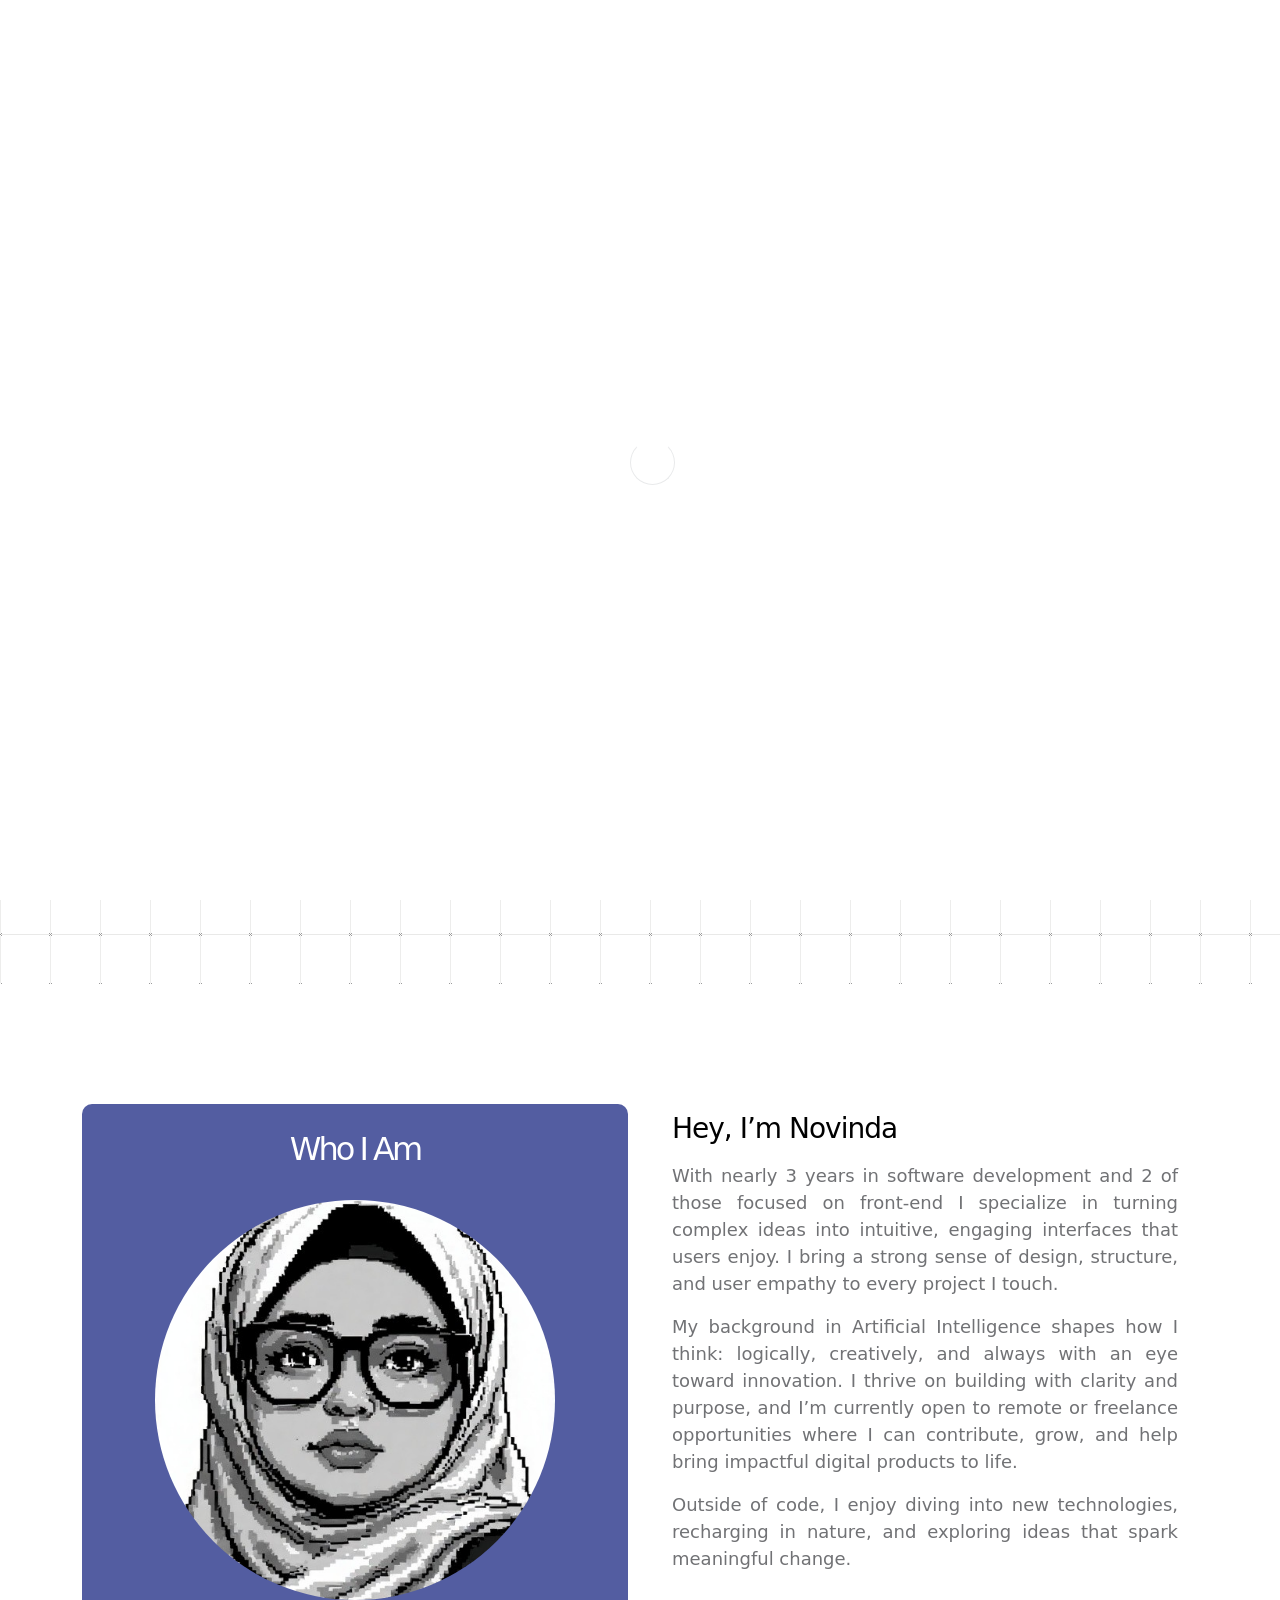
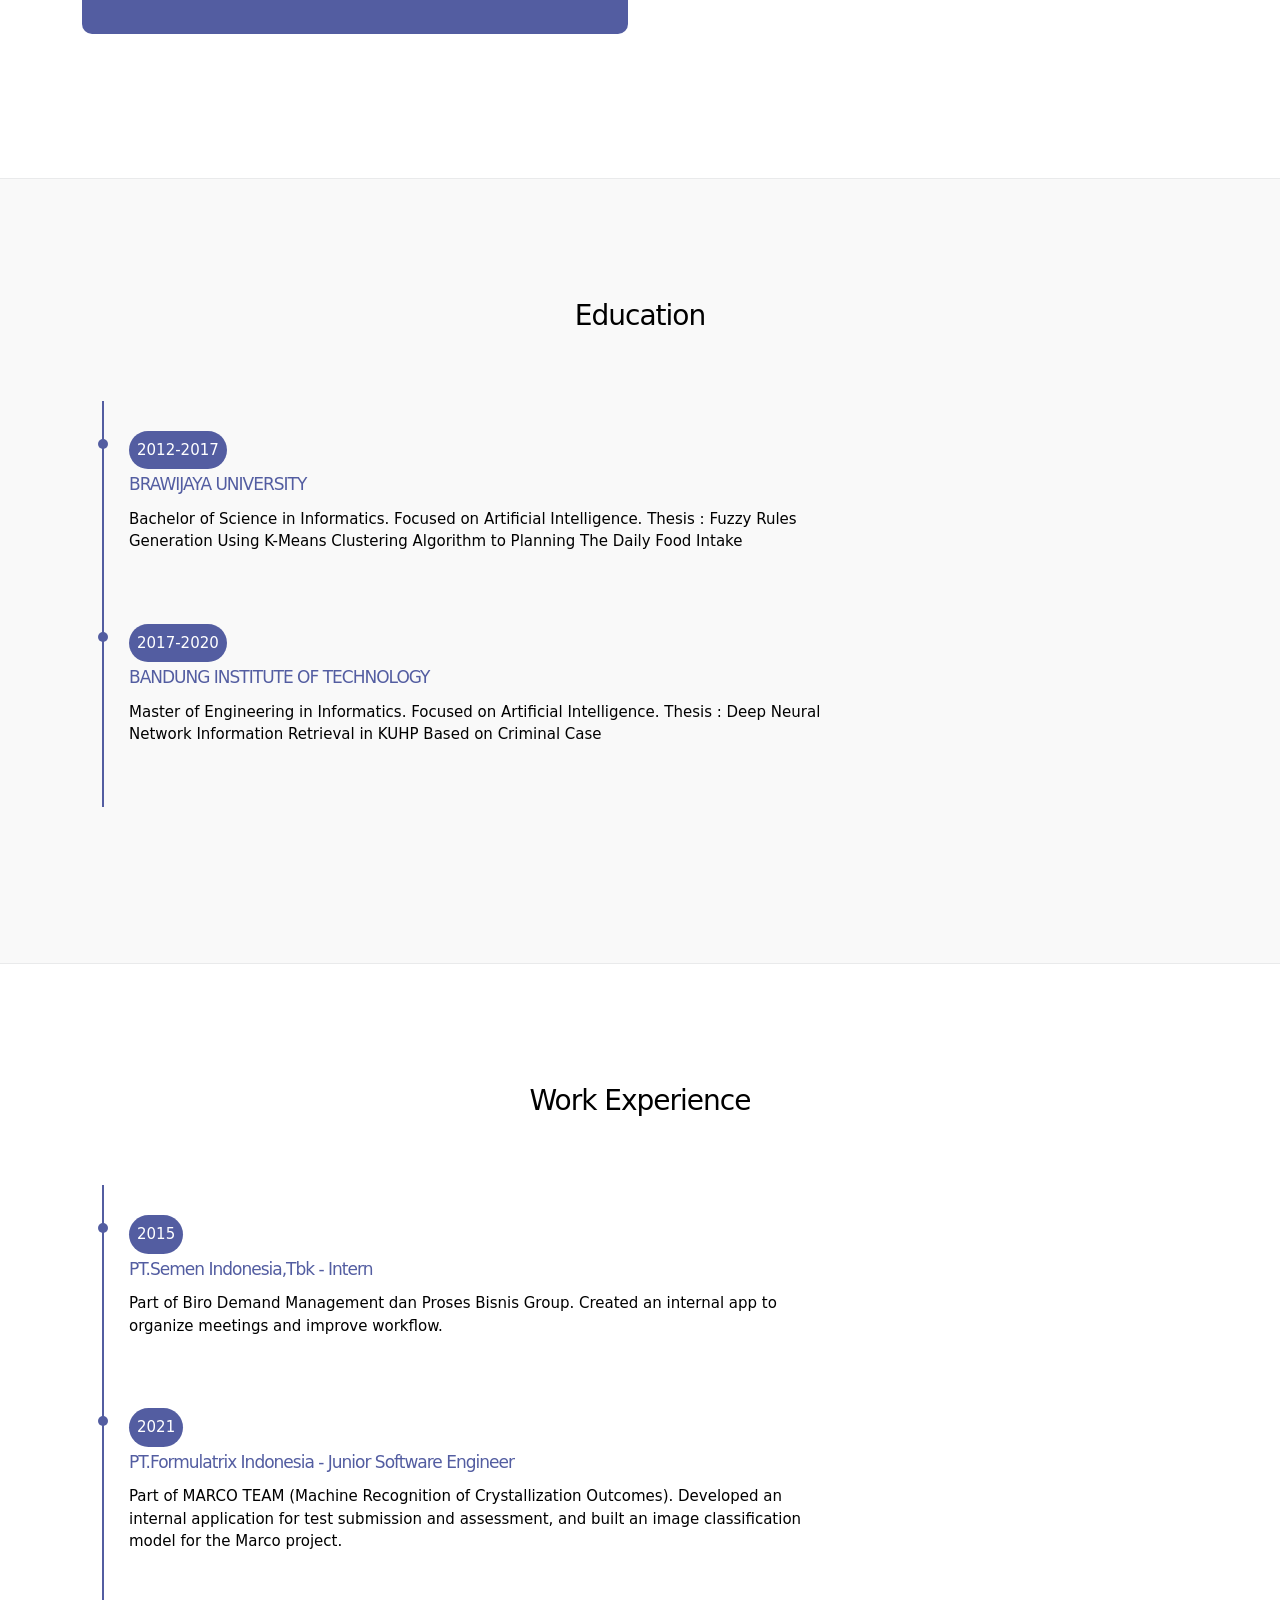
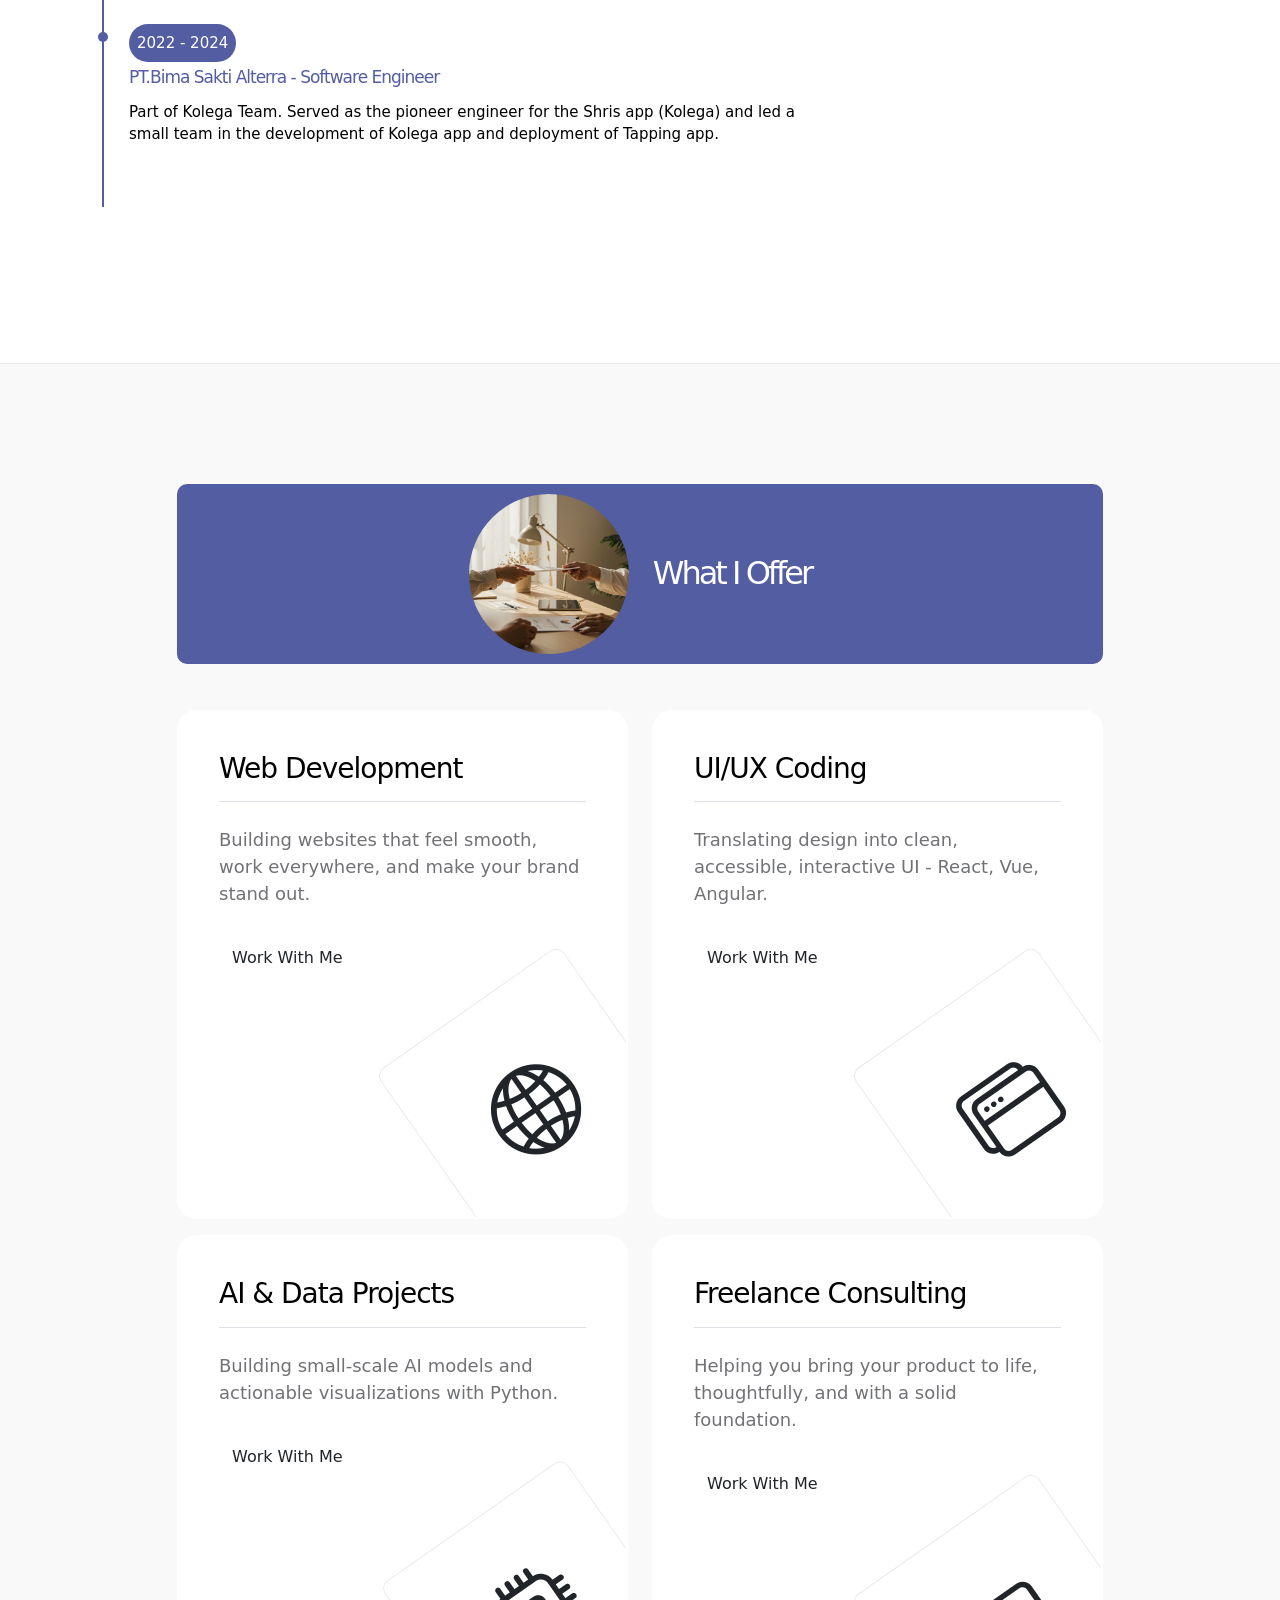
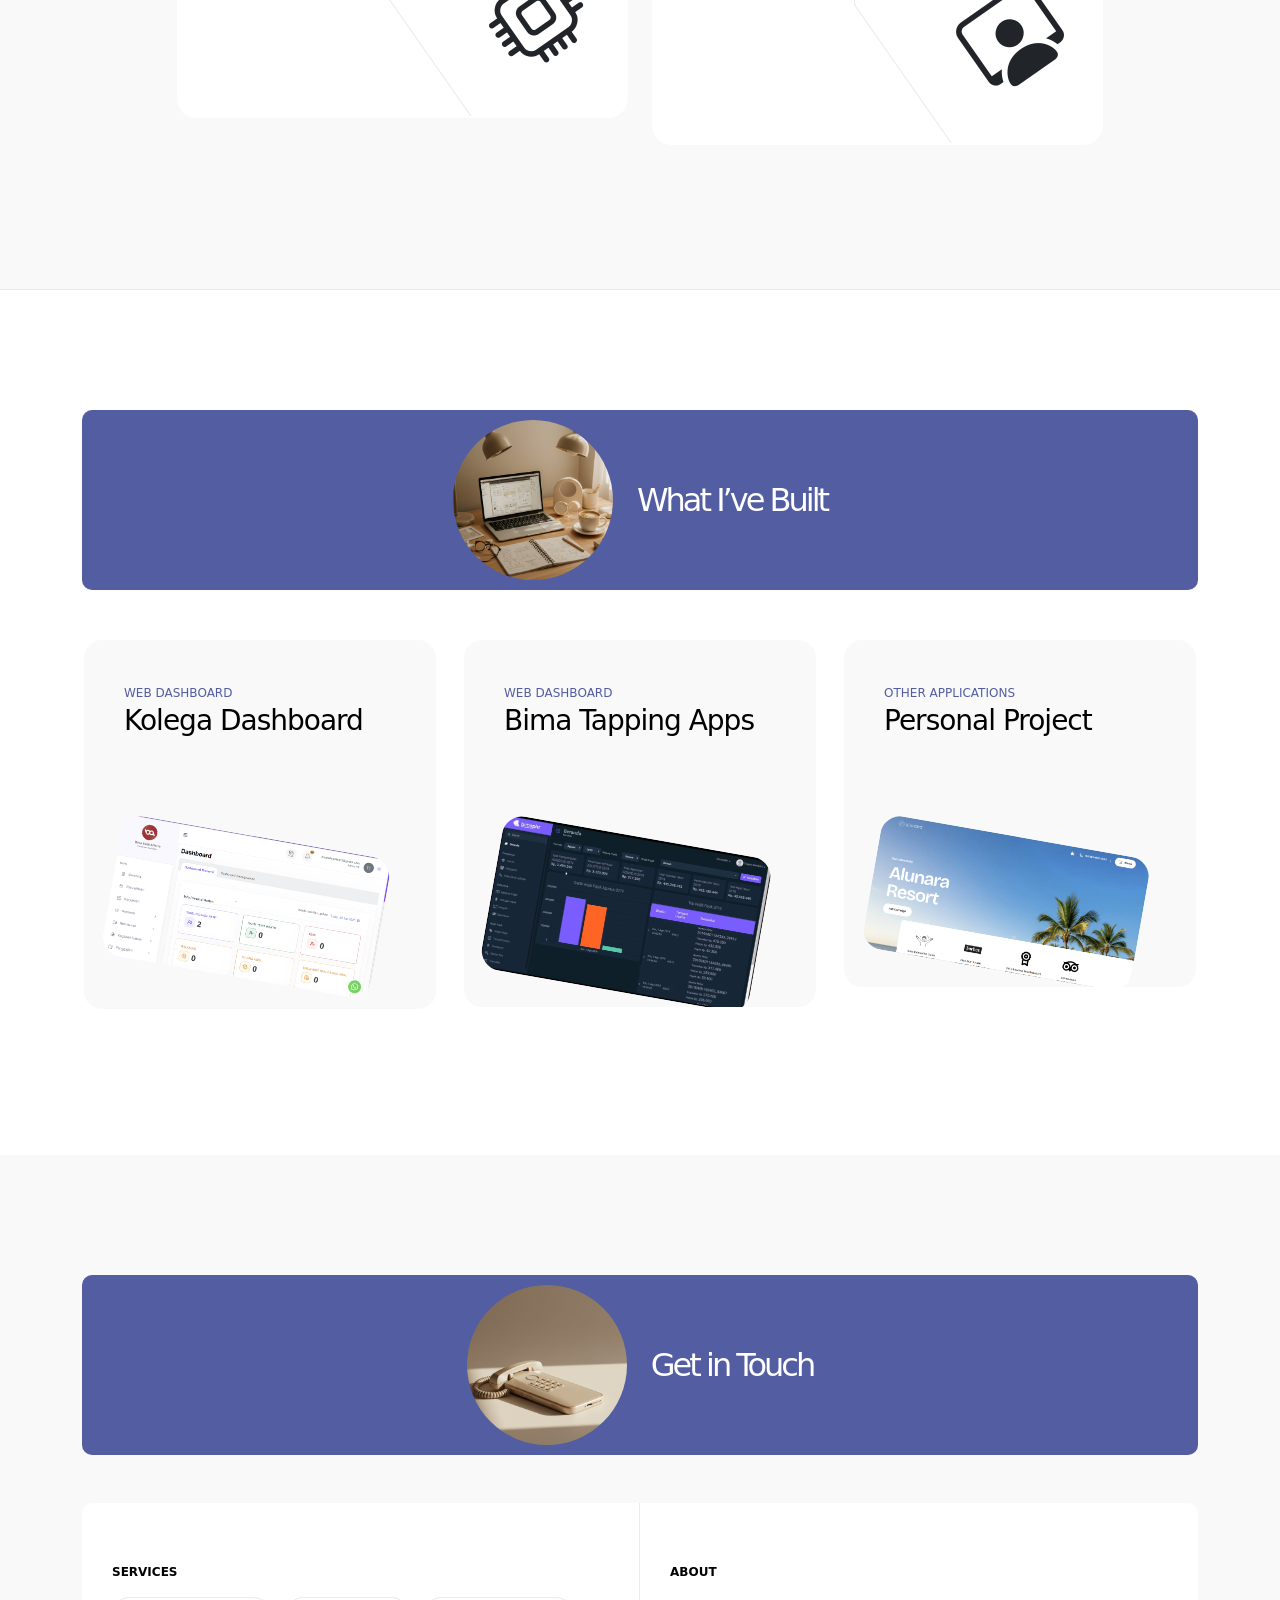
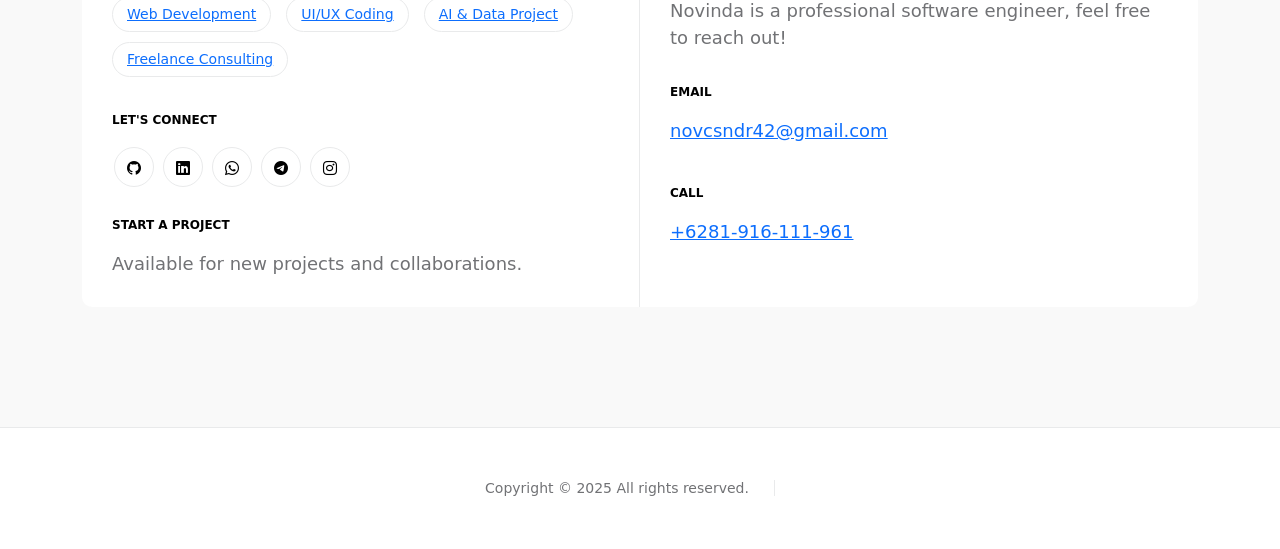
==== index.html @ 4880f110 "Add files via upload first commit change" ====
<!doctype html>
<html lang="en">
    <head>
        <meta charset="utf-8">
        <meta name="viewport" content="width=device-width, initial-scale=1">

        <meta name="description" content="">
        <meta name="author" content="TemplateMo">

        <title>Novinda</title>
        <link rel="icon" type="image/svg+xml" href="images/clients/cherry-svgrepo-com.svg">

        <!-- CSS FILES -->
        <link rel="preconnect" href="https://fonts.googleapis.com">
        
        <link rel="preconnect" href="https://fonts.gstatic.com" crossorigin>
        
        <link href="https://fonts.googleapis.com/css2?family=DM+Sans:wght@400;500;700&display=swap" rel="stylesheet">

         <link href="css/background-styles.css" rel="stylesheet">
         <link href="css/custom-styles.css" rel="stylesheet">
         <link href="css/bootstrap.min.css" rel="stylesheet">
         <link href="css/bootstrap-icons.css" rel="stylesheet">
         <link href="css/infographic.css" rel="stylesheet">
    </head>
    
    <body>

        <section class="preloader">
            <div class="spinner">
                <span class="spinner-rotate"></span>    
            </div>
        </section>

        <nav class="navbar navbar-expand-lg">
            <div class="container">

                <button class="navbar-toggler p-0" type="button" data-bs-toggle="collapse" data-bs-target="#navbarNav" aria-controls="navbarNav" aria-expanded="false" aria-label="Toggle navigation">
                    <span class="navbar-toggler-icon"></span>
                </button>

                <a href="index.html" class="navbar-brand mx-auto mx-lg-0">NOVINDA</a>

                <!-- <div class="d-flex align-items-center d-lg-none">
                    <i class="navbar-icon bi-telephone-plus me-3"></i>
                    <a class="custom-btn btn" href="#section_5">
                        120-240-9600
                    </a>
                </div> -->

                <div class="collapse navbar-collapse" id="navbarNav">
                    <ul class="navbar-nav ms-lg-5">
                        <li class="nav-item">
                            <a class="nav-link click-scroll" href="#section_1">Home</a>
                        </li>

                        <li class="nav-item">
                            <a class="nav-link click-scroll" href="#section_2">About</a>
                        </li>

                        <li class="nav-item">
                            <a class="nav-link click-scroll" href="#section_3">Services</a>
                        </li>

                        <li class="nav-item">
                            <a class="nav-link click-scroll" href="#section_4">Projects</a>
                        </li>

                        <li class="nav-item">
                            <a class="nav-link click-scroll" href="#section_5">Contact</a>
                        </li>
                    </ul>

                    <!-- <div class="d-lg-flex align-items-center d-none ms-auto">
                        <i class="navbar-icon bi-telephone-plus me-3"></i>
                        <a class="custom-btn btn" href="#section_5">
                            120-240-9600
                        </a>
                    </div> -->
                </div>

            </div>
        </nav>

        <main>

            <section class="background-styles d-flex justify-content-center align-items-center" id="section_1">
                <div class="container ">
                    <div class="row">

                        <div class="col-lg-7 col-12">
                            <div class="hero-text">
                                <div class="hero-title-wrap d-flex align-items-center mb-4">
                                    <!-- <img src="images/happy-bearded-young-man.jpg" class="avatar-image avatar-image-large img-fluid" alt=""> -->

                                    <h1 class="hero-title ms-3 mb-0">Hey there! I’m Novinda, a Software Engineer</h1>
                                </div>

                                <h2 class="mb-4">I bring ideas to life through thoughtful engineering.</h2>
                                <h2 class="mb-4">Let’s shape the future, one pixel at a time.</h2>
                                <p class="mb-4"><a class="custom-btn btn custom-link" href="#section_2">Begin the Journey</a></p>
                            </div>
                        </div>

                        <!-- <div class="col-lg-5 col-12 position-relative">
                            <div class="hero-image-wrap"></div> -->
                            <!-- <img src="images/portrait-happy-excited-man-holding-laptop-computer.png" class="hero-image img-fluid" alt="">
                        </div> -->

                    <!-- </div> -->
                </div>

                <!-- <svg xmlns="http://www.w3.org/2000/svg" viewBox="0 0 1440 320"><path fill="#535da1" fill-opacity="1" d="M0,160L24,160C48,160,96,160,144,138.7C192,117,240,75,288,64C336,53,384,75,432,106.7C480,139,528,181,576,208C624,235,672,245,720,240C768,235,816,213,864,186.7C912,160,960,128,1008,133.3C1056,139,1104,181,1152,202.7C1200,224,1248,224,1296,197.3C1344,171,1392,117,1416,90.7L1440,64L1440,0L1416,0C1392,0,1344,0,1296,0C1248,0,1200,0,1152,0C1104,0,1056,0,1008,0C960,0,912,0,864,0C816,0,768,0,720,0C672,0,624,0,576,0C528,0,480,0,432,0C384,0,336,0,288,0C240,0,192,0,144,0C96,0,48,0,24,0L0,0Z"></path></svg> -->
            </section>


            <section class="about section-padding" id="section_2">
                <div class="container">
                    <div class="row">

                        <div class="col-lg-6 col-12">
                            <!-- <img src="images/couple-working-from-home-together-sofa.jpg" class="about-image img-fluid" alt=""> -->
                             <div class="section-title-wrap mb-4">
                                    <div class="row mb-4 mt-3 text-center">
                                    <h2 class="text-white ">Who I Am</h2>
                                    </div>
                                    <div class="row text-center">
                                     <div class="mb-4 image-container text-center">
                                    <img src="images/me.jpg" class="avatar-image-extra " alt="">
                                    <div class="overlay-image ">
                                        <div class="text-information ">
                                            <br>Novinda Fiqih Caesandria
                                            <br>Bali, Available Remote
                                         </div>
                                    </div>
                                    </div>
                                    </div>
                                </div>
                        
                        </div>

                        <div class="col-lg-6 col-12 mt-5 mt-lg-0">
                            <div class="about-thumb">

                                <h3 class="pt-2 mb-3">Hey, I’m Novinda</h3>

                                <p class="align-justify">With nearly 3 years in software development and 2 of those focused on front-end I specialize in turning complex ideas into intuitive, engaging interfaces that users enjoy. I bring a strong sense of design, structure, and user empathy to every project I touch.</p>

                                <p class="align-justify">My background in Artificial Intelligence shapes how I think: logically, creatively, and always with an eye toward innovation. I thrive on building with clarity and purpose, and I’m currently open to remote or freelance opportunities where I can contribute, grow, and help bring impactful digital products to life.</p>

                                <p class="align-justify">Outside of code, I enjoy diving into new technologies, recharging in nature, and exploring ideas that spark meaningful change.</p>
                            </div>
                        </div>

                    </div>
                </div>
            </section>

            <section class="featured section-padding">
                <div class="container">
                    <div class="row">
                          <div class="col-lg-12 col-12">
                            <h3 class="text-center mb-5">Education</h3>
                        </div>
                    <div class="row ml-4 px-4">
                    <div class="timeline">
                        <ul>
                        <li>
                            <span class="text-white p-2">2012-2017</span>
                            <div class="content">
                            <h3>BRAWIJAYA UNIVERSITY</h3>
                            <p class="text-black">
                                Bachelor of Science in Informatics. Focused on Artificial Intelligence. Thesis :<a link="https://repository.ub.ac.id/id/eprint/147422/" target="_blank"> Fuzzy Rules Generation Using K-Means Clustering Algorithm to Planning The Daily Food Intake </a>
                            </p>
                            </div>
                        </li>
                        <li>
                            <span class="text-white p-2">2017-2020</span>
                            <div class="content">
                            <h3>BANDUNG INSTITUTE OF TECHNOLOGY</h3>
                            <p class="text-black">
                                Master of Engineering in Informatics. Focused on Artificial Intelligence. Thesis :<a link="https://digilib.itb.ac.id/gdl/view_data/pencarian-pasal-pada-kitab-undang-undang-hukum-pidana-kuhp-dengan-menerapkan-deep-neural-network-model-/pencarian-pasal-pada-kitab-undang-undang-hukum-pidana?rows=20710&per_page=2" target="_blank"> Deep Neural Network Information Retrieval in KUHP Based on Criminal Case </a>
                            </p>
                            </div>
                        </li>
                        </ul>
                    </div>
                    </div>

<!-- 
                        <div class="col-lg-6 col-12">
                            <div class="profile-thumb">
                                <div class="profile-title">
                                    <h4 class="mb-0">Information</h4>
                                </div>

                                <div class="profile-body">
                                    <p>
                                        <span class="profile-small-title">Name</span> 
                                        <span>Joshua Morgan</span>
                                    </p>

                                    <p>
                                        <span class="profile-small-title">Birthday</span> 
                                        <span>Aug 12, 1986</span>
                                    </p>

                                    <p>
                                        <span class="profile-small-title">Phone</span> 
                                         <span><a href="tel: 305-240-9671">120-240-9600</a></span>
                                    </p>

                                    <p>
                                        <span class="profile-small-title">Email</span> 
                                        <span><a href="mailto:hello@josh.design">hello@josh.design</a></span>
                                    </p>
                                </div>
                            </div>
                        </div> -->
<!-- 
                        <div class="col-lg-6 col-12 mt-5 mt-lg-0">
                            
                            <div class="about-thumb">
                                <div class="row">
                                    <div class="col-lg-6 col-6 featured-border-bottom py-2">
                                        <strong class="featured-numbers">20+</strong>

                                        <p class="featured-text">Years of Experiences</p>
                                    </div>

                                    <div class="col-lg-6 col-6 featured-border-start featured-border-bottom ps-5 py-2">
                                        <strong class="featured-numbers">245</strong>

                                        <p class="featured-text">Happy Customers</p>
                                    </div>

                                    <div class="col-lg-6 col-6 pt-4">
                                        <strong class="featured-numbers">640</strong>

                                        <p class="featured-text">Project Finished</p>
                                    </div>

                                    <div class="col-lg-6 col-6 featured-border-start ps-5 pt-4">
                                        <strong class="featured-numbers">72+</strong>

                                        <p class="featured-text">Digital Awards</p>
                                    </div>
                                </div>
                            </div>
                        </div> -->

                    </div>
                </div>
            </section>


            <section class="clients section-padding">
                <div class="container">
                    <div class="row align-items-center">

                        <div class="col-lg-12 col-12">
                            <h3 class="text-center mb-5">Work Experience</h3>
                        </div>
                       
                        <div class="row ml-4 px-4">
                        <div class="timeline">
                            <ul>
                            <li>
                                <span class="text-white p-2">2015</span>
                                <div class="content">
                                <h3>PT.Semen Indonesia,Tbk - Intern</h3>
                                <p class="text-black">
                                    Part of Biro Demand Management dan Proses Bisnis Group. Created an internal app to organize meetings and improve workflow.
                                </p>
                                </div>
                            </li>
                            <li>
                                <span class="text-white p-2">2021</span>
                                <div class="content">
                                <h3>PT.Formulatrix Indonesia - Junior Software Engineer</h3>
                                <p class="text-black">
                                    Part of MARCO TEAM (Machine Recognition of Crystallization Outcomes). Developed an internal application for test submission and assessment, and built an image classification model for the Marco project.
                                </p>
                                </div>
                            </li>
                            <li>
                                <span class="text-white p-2">2022 - 2024</span>
                                <div class="content">
                                <h3>PT.Bima Sakti Alterra - Software Engineer</h3>
                                <p class="text-black">
                                    Part of Kolega Team. Served as the pioneer engineer for the Shris app (Kolega) and led a small team in the development of Kolega app and deployment of Tapping app.
                                </p>
                                </div>
                            </li>
                            </ul>
                        </div>
                        </div>


                    </div>
                </div>
            </section>


            <section class="services section-padding" id="section_3">
                <div class="container">
                    <div class="row">

                        <div class="col-lg-10 col-12 mx-auto">
                            <div class="section-title-wrap d-flex justify-content-center align-items-center mb-5">
                                <img src="images/service.png" class="avatar-image img-fluid" alt="">

                                <h2 class="text-white ms-4 mb-0">What I Offer</h2>
                            </div>

                            <div class="row pt-lg-5">
                                <div class="col-lg-6 col-12">
                                    <div class="services-thumb services-thumb-up">
                                        <div class="d-flex flex-wrap align-items-center border-bottom mb-4 pb-3">
                                            <h3 class="mb-0">Web Development</h3>

                                        </div>

                                        <p>Building websites that feel smooth, work everywhere, and make your brand stand out.</p>

                                        <a href="#section_5" class="custom-btn custom-border-btn btn mt-3">Work With Me</a>

                                        <div class="services-icon-wrap d-flex justify-content-center align-items-center">
                                            <i class="services-icon bi-globe2"></i>
                                        </div>
                                    </div>
                                </div>

                                <div class="col-lg-6 col-12">
                                    <div class="services-thumb services-thumb-up">
                                        <div class="d-flex flex-wrap align-items-center border-bottom mb-4 pb-3">
                                            <h3 class="mb-0">UI/UX Coding</h3>

                                        </div>

                                        <p>Translating design into clean, accessible, interactive UI - React, Vue, Angular.</p>

                                        <a href="#section_5" class="custom-btn custom-border-btn btn mt-3">Work With Me</a>

                                        <div class="services-icon-wrap d-flex justify-content-center align-items-center">
                                            <i class="services-icon bi-window-stack"></i>
                                        </div>
                                    </div>
                                </div>

                                <div class="col-lg-6 col-12 mt-3">
                                    <div class="services-thumb">
                                        <div class="d-flex flex-wrap align-items-center border-bottom mb-4 pb-3">
                                            <h3 class="mb-0">AI & Data Projects</h3>
                                        </div>

                                        <p>Building small-scale AI models and actionable visualizations with Python.</p>

                                        <a href="#section_5" class="custom-btn custom-border-btn btn mt-3">Work With Me</a>

                                        <div class="services-icon-wrap d-flex justify-content-center align-items-center">
                                            <i class="services-icon bi-cpu"></i>
                                        </div>
                                    </div>
                                </div>

                                <div class="col-lg-6 col-12 mt-3">
                                    <div class="services-thumb ">
                                        <div class="d-flex flex-wrap align-items-center border-bottom mb-4 pb-3">
                                            <h3 class="mb-0">Freelance Consulting</h3>

                                        </div>

                                        <p>Helping you bring your product to life, thoughtfully, and with a solid foundation.</p>

                                        <a href="#section_5" class="custom-btn custom-border-btn btn mt-3">Work With Me</a>

                                        <div class="services-icon-wrap d-flex justify-content-center align-items-center">
                                            <i class="services-icon bi-person-workspace"></i>
                                        </div>
                                    </div>
                                </div>
                            </div>
                        </div>
                    </div>
                </div>
            </section>


            <section class="projects section-padding" id="section_4">
                <div class="container">
                    <div class="row">

                        <div class="col-12 ms-auto">
                            <div class="section-title-wrap d-flex justify-content-center align-items-center mb-4">
                                <img src="images/works.png" class="avatar-image img-fluid" alt="">

                                <h2 class="text-white ms-4 mb-0">What I’ve Built</h2>
                            </div>
                        </div>

                        <div class="clearfix"></div>

                        <div class="col-lg-4 col-md-6 col-12">
                            <div class="projects-thumb">
                                <div class="projects-info">
                                    <small class="projects-tag">Web Dashboard</small>

                                    <h3 class="projects-title">Kolega Dashboard</h3>

                                </div>
                                    <img src="images/kolega-dashboard.png" class="projects-image img-fluid" alt="">

                                    <a href="#section_5" class="custom-btn custom-border-btn btn mt-3 mb-3">Learn More</a>
                            </div>
                        </div>

                        <div class="col-lg-4 col-md-6 col-12">
                            <div class="projects-thumb">
                                <div class="projects-info">
                                    <small class="projects-tag">Web Dashboard</small>

                                    <h3 class="projects-title">Bima Tapping Apps</h3>
                                </div>

                                <!-- <a href="images/projects/the-5th-IQYR7N67dhM-unsplash.jpg" class="popup-image"> -->
                                    <img src="images/bimaphr-dashboard.png" class="projects-image img-fluid" alt="">
                                    <a href="#section_5" class="custom-btn custom-border-btn btn mt-3">Learn More</a>
                                </a>
                            </div>
                        </div>

                        <div class="col-lg-4 col-md-6 col-12">
                            <div class="projects-thumb">
                                <div class="projects-info">
                                    <small class="projects-tag">Other Applications</small>

                                    <h3 class="projects-title">Personal Project</h3>
                                </div>
                                    <img src="images/alunara.png" class="projects-image img-fluid" alt="">
                                    <a href="#section_5" class="custom-btn custom-border-btn btn mt-3">Learn More</a>
                                </a>
                            </div>
                        </div>

                    </div>
                </div>
            </section>

            <section class="contact section-padding" id="section_5">
                    <div class="container">
                        <div class="row">

                            <div class="col-12">
                                <div class="section-title-wrap d-flex justify-content-center align-items-center mb-5">
                                    <img src="images/contact.png" class="avatar-image img-fluid" alt="">

                                    <h2 class="text-white ms-4 mb-0">Get in Touch</h2>
                                </div>
                            </div>
                            </div>
                            <div class="clearfix"></div>
                            <div class="row ">
                            <div class="col pe-lg-0">
                                <div class="contact-info contact-info-border-start d-flex flex-column">
                                    <strong class="site-footer-title d-block mb-3">Services</strong>

                                    <ul class="footer-menu">
                                        <li class="footer-menu-item"><a href="#section_3" class="footer-menu-link">Web Development</a></li>

                                        <li class="footer-menu-item"><a href="#section_3" class="footer-menu-link">UI/UX Coding</a></li>

                                        <li class="footer-menu-item"><a href="#section_3" class="footer-menu-link">AI & Data Project</a></li>

                                        <li class="footer-menu-item"><a href="#section_3" class="footer-menu-link">Freelance Consulting</a></li>
                                    </ul>

                                    <strong class="site-footer-title d-block mt-4 mb-3">Let's Connect</strong>

                                    <ul class="social-icon">
                                        <li class="social-icon-item"><a href="https://github.com/novindafc?tab=overview&from=2024-12-01&to=2024-12-31" class="social-icon-link bi-github" target="_blank"></a></li>

                                        <li class="social-icon-item"><a href="https://www.linkedin.com/in/novinda-fiqih-caesandria-376714152" class="social-icon-link bi-linkedin" target="_blank"></a></li>

                                        <li class="social-icon-item"><a href="https://api.whatsapp.com/send/?phone=6281916111961&text&type=phone_number&app_absent=0" class="social-icon-link bi-whatsapp" target="_blank"></a></li>

                                        <li class="social-icon-item"><a href="https://t.me/novcsndr" class="social-icon-link bi-telegram" target="_blank"></a></li>

                                        <li class="social-icon-item"><a href="https://www.instagram.com/novcsndr_" class="social-icon-link bi-instagram" target="_blank"></a></li>
                                    </ul>

                                    <strong class="site-footer-title d-block mt-4 mb-3">Start a project</strong>

                                    <p class="mb-0">Available for new projects and collaborations.</p>
                                </div>
                            </div>

                            <div class="col ps-lg-0">
                                <div class="contact-info d-flex flex-column">
                                    <strong class="site-footer-title d-block mb-3">About</strong>

                                    <p class="mb-2">
                                        Novinda is a professional software engineer, feel free to reach out!
                              </p>

                                    <strong class="site-footer-title d-block mt-4 mb-3">Email</strong>

                                    <p>
                                        <a href="mailto:novcsndr42@gmail.com">
                                            novcsndr42@gmail.com
                                        </a>
                                    </p>

                                    <strong class="site-footer-title d-block mt-4 mb-3">Call</strong>

                                    <p class="mb-0">
                                        <a href="tel: +6281916111961">
                                            +6281-916-111-961
                                        </a>
                                    </p>
                                </div>
                            </div>
                            </div>
                        
                    </div>
                </div>
            </section>

        </main>

        <footer class="site-footer">
            <div class="container">
                <div class="row">

                    <div class="col-lg-12 col-12">
                        <div class="copyright-text-wrap">
                            <p class="mb-0">
                                <span class="copyright-text">Copyright © 2025 All rights reserved.</span>
                            </p>
                        </div>
                    </div>

                </div>
            </div>
        </footer>

        <!-- JAVASCRIPT FILES -->
        <script src="js/jquery.min.js"></script>
        <script src="js/bootstrap.min.js"></script>
        <script src="js/jquery.sticky.js"></script>
        <script src="js/click-scroll.js"></script>
        <script src="js/jquery.magnific-popup.min.js"></script>
        <script src="js/magnific-popup-options.js"></script>
        <script src="js/custom.js"></script>

    </body>
</html>
---- css/background-styles.css ----
/* Cool infinite background scrolling animation.
 * Twitter: @kootoopas
 */
/* Exo thin font from Google. */
@import url(https://fonts.googleapis.com/css?family=Exo:300);
/* Background data (Original source: https://subtlepatterns.com/grid-me/) */
/* Animations */

@-webkit-keyframes bg-scrolling-reverse {
  100% {
    background-position: 50px 50px;
  }
}
@-moz-keyframes bg-scrolling-reverse {
  100% {
    background-position: 50px 50px;
  }
}
@-o-keyframes bg-scrolling-reverse {
  100% {
    background-position: 50px 50px;
  }
}
@keyframes bg-scrolling-reverse {
  100% {
    background-position: 50px 50px;
  }
}
@-webkit-keyframes bg-scrolling {
  0% {
    background-position: 50px 50px;
  }
}
@-moz-keyframes bg-scrolling {
  0% {
    background-position: 50px 50px;
  }
}
@-o-keyframes bg-scrolling {
  0% {
    background-position: 50px 50px;
  }
}
@keyframes bg-scrolling {
  0% {
    background-position: 50px 50px;
  }
}

/* Main styles */
.background-styles {
  color: #999;
  font: 400 16px/1.5 exo, ubuntu, "segoe ui", helvetica, arial, sans-serif;
  text-align: center;
  /* img size is 50x50 */
  background: url("[data-uri]") repeat 0 0;
  -webkit-animation: bg-scrolling-reverse 0.92s infinite;
  /* Safari 4+ */
  -moz-animation: bg-scrolling-reverse 0.92s infinite;
  /* Fx 5+ */
  -o-animation: bg-scrolling-reverse 0.92s infinite;
  /* Opera 12+ */
  animation: bg-scrolling-reverse 0.92s infinite;
  /* IE 10+ */
  -webkit-animation-timing-function: linear;
  -moz-animation-timing-function: linear;
  -o-animation-timing-function: linear;
  animation-timing-function: linear;
  height: 100vh
}
.background-styles::before {
  /* content: "INFINITY" ; */
  font-size: 8rem;
  font-weight: 100;
  font-style: normal;
}
---- css/custom-styles.css ----
/* Pixelify Sans font from Google. */
@import url("https://fonts.googleapis.com/css2?family=Pixelify+Sans:wght@400..700&display=swap");

/*---------------------------------------
  CUSTOM PROPERTIES ( VARIABLES )             
-----------------------------------------*/
:root {
  --white-color: #ffffff;
  --primary-color: #535da1;
  --secondary-color: #14b789;
  --section-bg-color: #f9f9f9;
  --dark-color: #000000;
  --p-color: #717275;
  --border-color: #e9eaeb;
  --featured-border-color: #727aab;

  --body-font-family: "DM Sans", sans-serif;

  --h1-font-size: 62px;
  --h2-font-size: 48px;
  --h3-font-size: 36px;
  --h4-font-size: 32px;
  --h5-font-size: 24px;
  --h6-font-size: 22px;
  --p-font-size: 18px;
  --menu-font-size: 12px;
  --copyright-font-size: 14px;

  --border-radius-large: 100px;
  --border-radius-medium: 20px;
  --border-radius-small: 10px;

  --font-weight-normal: 400;
  --font-weight-medium: 500;
  --font-weight-bold: 700;
}

body {
  background: var(--white-color);
  font-family: var(--body-font-family);
}

/*---------------------------------------
  TYPOGRAPHY               
-----------------------------------------*/

h2,
h3,
h4,
h5,
h6 {
  color: var(--dark-color);
}

h1,
h2,
h3,
h4,
h5,
h6 {
  font-weight: var(--font-weight-bold);
  letter-spacing: -1px;
}

h1 {
  font-size: var(--h1-font-size);
  letter-spacing: -3px;
}

h2 {
  font-size: var(--h2-font-size);
  color: var(--secondary-color);
  letter-spacing: -3px;
}

h3 {
  font-size: var(--h3-font-size);
}

h4 {
  font-size: var(--h4-font-size);
}

h5 {
  font-size: var(--h5-font-size);
  line-height: normal;
}

h6 {
  font-size: var(--h6-font-size);
}

p {
  color: var(--p-color);
  font-size: var(--p-font-size);
  font-weight: var(--font-weight-normal);
}

ul li {
  color: var(--p-color);
  font-size: var(--p-font-size);
  font-weight: var(--font-weight-normal);
}

a,
button {
  touch-action: manipulation;
  transition: all 0.3s;
}

a {
  color: var(--p-color);
  text-decoration: none;
}

a:hover {
  color: var(--secondary-color);
}

::selection {
  background: var(--secondary-color);
  color: var(--white-color);
}

::-moz-selection {
  background: var(--secondary-color);
  color: var(--white-color);
}

.section-padding {
  padding-top: 120px;
  padding-bottom: 120px;
}

b,
strong {
  font-weight: var(--font-weight-bold);
}

.section-title-wrap {
  background: var(--primary-color);
  border-radius: var(--border-radius-small);
  padding: 10px 30px;
}

/*---------------------------------------
  AVATAR IMAGE               
-----------------------------------------*/
.avatar-image {
  border-radius: var(--border-radius-large);
  width: 160px;
  height: 160px;
  object-fit: cover;
}

.avatar-image-large {
  width: 90.4px;
  height: 90.4px;
}

/*---------------------------------------
  PRE LOADER               
-----------------------------------------*/
.preloader {
  position: fixed;
  top: 0;
  left: 0;
  width: 100%;
  height: 100%;
  z-index: 99999;
  display: flex;
  flex-flow: row nowrap;
  justify-content: center;
  align-items: center;
  background: none repeat scroll 0 0 var(--white-color);
}

.spinner {
  border: 1px solid transparent;
  border-radius: var(--border-radius-small);
  position: relative;
}

.spinner:before {
  content: "";
  box-sizing: border-box;
  position: absolute;
  top: 50%;
  left: 50%;
  width: 45px;
  height: 45px;
  margin-top: -10px;
  margin-left: -10px;
  border-radius: 50%;
  border: 1px solid var(--border-color);
  border-top-color: var(--white-color);
  animation: spinner 0.9s linear infinite;
}

@-webkit-keyframes spinner {
  to {
    transform: rotate(360deg);
  }
}

@keyframes spinner {
  to {
    transform: rotate(360deg);
  }
}

/*---------------------------------------
  CUSTOM ICON               
-----------------------------------------*/
.navbar-icon {
  background: var(--white-color);
  border-radius: var(--border-radius-large);
  color: var(--dark-color);
  width: 47px;
  height: 47px;
  line-height: 47px;
  text-align: center;
}

.is-sticky .navbar-icon {
  background: var(--secondary-color);
  color: var(--white-color);
}

.form-check-icon {
  color: var(--secondary-color);
}

/*---------------------------------------
  CUSTOM BUTTON               
-----------------------------------------*/
.custom-btn,
.navbar .custom-btn {
  font-size: var(--p-font-size);
  font-weight: var(--font-weight-bold);
}

.navbar .custom-btn {
  background: transparent;
  border-width: 2px;
  border-style: solid;
  border-color: var(--white-color);
  color: var(--white-color);
  padding: 8px 22px;
}

.navbar .custom-btn:hover {
  background: var(--white-color);
  border-color: transparent;
  color: var(--primary-color);
}

.custom-btn {
  background: var(--primary-color);
  border-radius: var(--border-radius-large);
  color: var(--white-color);
  font-weight: var(--font-weight-bold);
  padding: 12px 24px;
}

.custom-btn:hover {
  background: var(--primary-color);
  box-shadow: 0 1rem 3rem rgba(0, 0, 0, 0.175);
  color: var(--white-color) !important;
}

.custom-border-btn {
  background: transparent;
  border: 2px solid var(--border-color);
  color: var(--p-color);
}

.custom-border-btn:hover {
  background: var(--primary-color);
  border-color: var(--primary-color);
  color: var(--white-color);
}

.custom-link {
  background-color: var(--primary-color);
}

.custom-link:hover {
  background-color: var(--primary-color);
}

/*---------------------------------------
  NAVIGATION              
-----------------------------------------*/
.sticky-wrapper {
  position: relative;
  z-index: 222;
  height: auto !important;
}

.is-sticky,
.is-sticky .navbar .container {
  background: var(--white-color);
  box-shadow: 0 1rem 3rem rgb(0 0 0 / 18%);
}

.is-sticky .navbar-brand,
.is-sticky .navbar-brand:hover {
  color: var(--dark-color);
}

.is-sticky .navbar-nav .nav-link {
  color: var(--p-color);
}

.is-sticky .navbar .custom-btn {
  border-color: var(--secondary-color);
  color: var(--secondary-color);
}

.is-sticky .navbar .custom-btn:hover {
  background: var(--secondary-color);
  color: var(--white-color);
}

.navbar {
  background: transparent;
  position: absolute;
  z-index: 9;
  right: 0;
  left: 0;
  transition: all 0.3s;
  padding-top: 15px;
  padding-bottom: 0;
}

.navbar .container {
  border-radius: var(--border-radius-small);
  padding: 10px 25px;
}

.navbar-brand {
  font-size: var(--h4-font-size);
  font-weight: var(--font-weight-bold);
  font-family: "Pixelify Sans", sans-serif;
  color: var(--dark-color);
}

.navbar-brand,
.navbar-brand:hover {
  font-family: "Pixelify Sans", sans-serif;
  color: var(--dark-color);
}

.navbar-expand-lg .navbar-nav .nav-link {
  padding-right: 0;
  padding-left: 0;
  margin-right: 20px;
  margin-left: 20px;
}

.navbar-nav .nav-link {
  display: inline-block;
  color: var(--dark-color);
  font-size: var(--menu-font-size);
  font-weight: var(--font-weight-medium);
  text-transform: uppercase;
  position: relative;
  padding-top: 15px;
  padding-bottom: 15px;
}

.navbar-nav .nav-link::after {
  content: "";
  background: transparent;
  position: absolute;
  bottom: 6px;
  right: 0;
  left: 0;
  width: 100%;
  height: 2px;
}

.navbar-nav .nav-link.active::after,
.navbar-nav .nav-link:hover::after {
  /* background: var(--secondary-color); */
  background: #6f42c1;
}

.navbar-nav .nav-link.active,
.navbar-nav .nav-link:hover {
  /* color: var(--secondary-color); */
  color: #6f42c1;
}

.navbar-toggler {
  border: 0;
  padding: 0;
  cursor: pointer;
  margin: 0;
  width: 30px;
  height: 35px;
  outline: none;
}

.navbar-toggler:focus {
  outline: none;
  box-shadow: none !important;
  transform: scale(0.98);
}

.navbar-toggler[aria-expanded="true"] .navbar-toggler-icon {
  background: transparent;
}

.navbar-toggler[aria-expanded="true"] .navbar-toggler-icon:before,
.navbar-toggler[aria-expanded="true"] .navbar-toggler-icon:after {
  transition: top 300ms 50ms ease, -webkit-transform 300ms 350ms ease;
  transition: top 300ms 50ms ease, transform 300ms 350ms ease;
  transition: top 300ms 50ms ease, transform 300ms 350ms ease,
    -webkit-transform 300ms 350ms ease;
  top: 0;
}

.navbar-toggler[aria-expanded="true"] .navbar-toggler-icon:before {
  transform: rotate(45deg);
}

.navbar-toggler[aria-expanded="true"] .navbar-toggler-icon:after {
  transform: rotate(-45deg);
}

.navbar-toggler .navbar-toggler-icon {
  background: var(--white-color);
  transition: background 10ms 300ms ease;
  display: block;
  width: 30px;
  height: 2px;
  position: relative;
}

.navbar-toggler .navbar-toggler-icon:before,
.navbar-toggler .navbar-toggler-icon:after {
  transition: top 300ms 350ms ease, -webkit-transform 300ms 50ms ease;
  transition: top 300ms 350ms ease, transform 300ms 50ms ease;
  transition: top 300ms 350ms ease, transform 300ms 50ms ease,
    -webkit-transform 300ms 50ms ease;
  position: absolute;
  right: 0;
  left: 0;
  background: var(--white-color);
  width: 30px;
  height: 2px;
  content: "";
}

.navbar-toggler .navbar-toggler-icon::before {
  top: -8px;
}

.navbar-toggler .navbar-toggler-icon::after {
  top: 8px;
}

/*---------------------------------------
  HERO              
-----------------------------------------*/
.hero {
  background: var(--secondary-color);
  position: relative;
  overflow: hidden;
  padding-top: 330px;
  padding-bottom: 330px;
}

@media screen and (min-width: 991px) {
  .hero {
    height: 60vh;
  }
}

.hero-title,
.hero h2 {
  background: var(--white-color);
  box-shadow: 0 1rem 3rem rgba(0, 0, 0, 0.175);
  border-radius: var(--border-radius-large);
  display: inline-block;
  padding: 8px 24px;
}

.hero-title {
  font-size: 44px;
}

.hero h2 {
  font-size: 38px;
}

.hero-text {
  position: relative;
  z-index: 22;
  top: 70px;
}

.hero-image-wrap {
  background: var(--white-color);
  border-radius: 100%;
  width: 350px;
  height: 350px;
  position: absolute;
  z-index: 22;
  top: -50px;
  right: 0;
  left: 0;
  margin: auto;
  pointer-events: none;
}

.hero-image {
  position: absolute;
  z-index: 22;
  top: 0;
  width: 100%;
  min-width: 550px;
}

.hero svg {
  position: absolute;
  z-index: 2;
  bottom: 0;
  right: 0;
  left: 0;
  overflow: hidden;
  height: 100%;
  pointer-events: none;
}

/*---------------------------------------
  ABOUT              
-----------------------------------------*/
.profile-thumb {
  border: 1px solid var(--border-color);
  border-radius: var(--border-radius-medium);
  position: relative;
  overflow: hidden;
}

.profile-title {
  border-bottom: 1px solid var(--border-color);
  padding: 15px 30px;
}

.profile-small-title {
  border-right: 1px solid var(--border-color);
  color: var(--secondary-color);
  font-weight: var(--font-weight-bold);
  min-width: 140px;
  margin-right: 10px;
  padding: 13px 30px;
  display: inline-block;
}

.profile-body p {
  margin-bottom: 0;
}

.profile-body p:nth-of-type(even) {
  background: var(--white-color);
}

.about-image {
  border-radius: var(--border-radius-medium);
}

.about-thumb {
  padding-right: 20px;
  padding-left: 20px;
}

/*---------------------------------------
  FEATURED              
-----------------------------------------*/
.featured-numbers {
  font-size: var(--h1-font-size);
  line-height: normal;
  display: block;
}

.featured-text {
  color: var(--secondary-color);
}

.featured-border-bottom {
  border-bottom: 1px solid var(--border-color);
}

.featured-border-start {
  border-left: 1px solid var(--border-color);
}

/*---------------------------------------
  CLIENTS              
-----------------------------------------*/

.clients-item-height {
  height: 120px;
}

.clients-image {
  display: block;
  max-width: 100px;
  margin: auto;
  transition: all ease 0.2s;
}

.clients-image:hover {
  transform: scale(1.3);
}

/*---------------------------------------
  SERVICES              
-----------------------------------------*/
.services,
.featured {
  background: var(--section-bg-color);
  border-top: 1px solid var(--border-color);
  border-bottom: 1px solid var(--border-color);
}

.services-thumb {
  background: var(--white-color);
  border: 2px solid transparent;
  border-radius: var(--border-radius-medium);
  position: relative;
  overflow: hidden;
  margin-bottom: 24px;
  padding: 40px 40px 240px 40px;
  transition: all 0.5s;
}

.services-thumb-up {
  position: relative;
  bottom: 50px;
  margin-bottom: -50px;
}

.services-thumb:hover {
  border: 2px solid var(--primary-color);
  box-shadow: 0 1rem 3rem rgba(0, 0, 0, 0.175);
}

.services-thumb:hover .services-icon-wrap {
  background: var(--primary-color);
  border-color: var(--primary-color);
  color: var(--white-color);
}

.services-icon-wrap {
  border: 1px solid var(--border-color);
  border-radius: var(--border-radius-small);
  position: absolute;
  bottom: 0;
  right: 0;
  width: 50%;
  height: 55%;
  transform: rotate(-35deg) translateY(55px);
  transition: all ease 0.5s;
}

.services-icon {
  font-size: 90px;
  position: relative;
  bottom: 15px;
}

.services-thumb:hover .services-price-wrap {
  background: var(--secondary-color);
}

.services-thumb:hover .services-price-overlay {
  background: var(--primary-color);
}

.services-price-wrap {
  background: var(--primary-color);
  border-radius: var(--border-radius-medium);
  position: relative;
  overflow: hidden;
  padding: 6px 20px 6px 15px;
  transition: all ease 0.5s;
}

.services-price-text {
  color: var(--white-color);
  font-size: var(--copyright-font-size);
  font-weight: var(--font-weight-bold);
}

.services-price-overlay {
  background: var(--secondary-color);
  border-bottom-left-radius: 100%;
  position: absolute;
  top: 0;
  right: 0;
  width: 20px;
  height: 20px;
  pointer-events: none;
}

/*---------------------------------------
  PROJECTS              
-----------------------------------------*/
.projects-thumb {
  background: var(--section-bg-color);
  border: 2px solid var(--white-color);
  border-radius: var(--border-radius-medium);
  position: relative;
  overflow: hidden;
  margin-top: 24px;
  margin-bottom: 24px;
  padding: 40px;
  transition: all ease 0.5s;
}

.projects-thumb:hover {
  border-color: var(--primary-color);
}

.projects-thumb:hover .projects-image,
.projects-thumb:focus .projects-image {
  transform: rotate(0) translateY(0);
}

.projects-thumb .popup-image {
  display: block;
  width: 100%;
  height: 100%;
}

.projects-image {
  border-radius: var(--border-radius-medium);
  display: block;
  width: 100%;
  transform: rotate(10deg) translateY(80px);
  transition: all ease 0.5s;
}

.projects-title {
  margin-bottom: 20px;
}

.projects-tag {
  font-size: var(--menu-font-size);
  font-weight: var(--font-weight-medium);
  color: var(--primary-color);
  text-transform: uppercase;
  margin-bottom: 5px;
}

/*---------------------------------------
  CONTACT              
-----------------------------------------*/
.contact {
  background: var(--section-bg-color);
}

.contact-info {
  background: var(--white-color);
  border-top-right-radius: var(--border-radius-small);
  border-bottom-right-radius: var(--border-radius-small);
  padding: 60px 30px 30px 30px;
  height: 100%;
}

.contact-info-border-start {
  border-right: 1px solid var(--border-color);
  border-radius: var(--border-radius-small) 0 0 var(--border-radius-small);
}

.contact-form {
  margin-left: 10px;
}

/*---------------------------------------
  CUSTOM FORM               
-----------------------------------------*/
.custom-form .form-control {
  background: var(--white-color);
  box-shadow: none;
  border: 2px solid var(--border-color);
  color: var(--p-color);
  margin-bottom: 24px;
  padding-top: 13px;
  padding-bottom: 13px;
  outline: none;
}

.form-floating > label {
  color: var(--p-color);
}

.form-check-inline {
  vertical-align: middle;
  width: 100%;
  position: relative;
  margin-right: 0;
  margin-top: 0;
  margin-bottom: 24px;
  padding: 0;
}

.custom-form .form-check-label {
  position: absolute;
  top: 50%;
  left: 50%;
  transform: translate(-50%, -50%);
  text-align: center;
}

.form-check-label-text {
  color: var(--p-color);
  display: block;
  font-size: copyright-font-size;
  margin-top: 5px;
}

.form-check-input[type="checkbox"] {
  background: var(--white-color);
  border: 2px solid var(--border-color);
  box-shadow: none;
  outline: none;
  width: 100%;
  margin-top: 0;
  margin-left: 0;
  padding: 40px 50px;
}

.form-check-input:checked[type="checkbox"] {
  background-image: none;
}

.form-check-input:hover,
.form-check-input:checked {
  background-color: transparent;
  border-color: var(--secondary-color);
}

.custom-form .form-control:hover,
.custom-form .form-control:focus {
  background: transparent;
  border-color: var(--secondary-color);
}

.custom-form .form-floating textarea {
  height: 150px;
}

.custom-form button[type="submit"] {
  background: var(--secondary-color);
  border: none;
  border-radius: var(--border-radius-large);
  color: var(--white-color);
  font-weight: var(--font-weight-bold);
  transition: all 0.3s;
  margin-bottom: 0;
}

.custom-form button[type="submit"]:hover,
.custom-form button[type="submit"]:focus {
  background: var(--primary-color);
  border-color: transparent;
}

/*---------------------------------------
  SITE FOOTER              
-----------------------------------------*/
.site-footer {
  border-top: 1px solid var(--border-color);
  padding-top: 50px;
  padding-bottom: 50px;
  text-align: center;
}

.site-footer-title {
  font-size: var(--menu-font-size);
  color: var(--dark-color);
  text-transform: uppercase;
}

.copyright-text-wrap p,
.copyright-text {
  font-size: var(--copyright-font-size);
}

.copyright-text {
  border-right: 1px solid var(--border-color);
  padding-right: 25px;
  margin-right: 20px;
}

.copyright-text-wrap a {
  font-weight: var(--font-weight-bold);
}

.footer-menu {
  margin: 0;
  padding: 0;
}

.footer-menu-item {
  list-style: none;
  display: inline-block;
  vertical-align: top;
}

.footer-menu-link {
  border: 1px solid var(--border-color);
  border-radius: var(--border-radius-medium);
  font-size: var(--copyright-font-size);
  font-weight: var(--font-weight-medium);
  display: inline-block;
  vertical-align: top;
  text-align: center;
  margin-right: 10px;
  margin-bottom: 10px;
  padding: 6px 14px;
  min-width: 70px;
}

.footer-menu-link:hover {
  background: var(--primary-color);
  border-color: transparent;
  color: var(--white-color);
}

/*---------------------------------------
  SOCIAL ICON               
-----------------------------------------*/
.social-icon {
  margin: 0;
  padding: 0;
}

.social-icon-item {
  list-style: none;
  display: inline-block;
  vertical-align: top;
}

.social-icon-link {
  border: 1px solid var(--border-color);
  border-radius: var(--border-radius-large);
  font-size: var(--copyright-font-size);
  color: var(--dark-color);
  display: inline-block;
  vertical-align: top;
  margin: 2px 2px 5px 2px;
  width: 40px;
  height: 40px;
  line-height: 40px;
  text-align: center;
}

.social-icon-link:hover {
  background: var(--primary-color);
  border-color: transparent;
  color: var(--white-color);
}

/*---------------------------------------
  RESPONSIVE STYLES               
-----------------------------------------*/
@media screen and (min-width: 1600px) {
  .hero {
    padding-top: 380px;
    padding-bottom: 380px;
  }

  .hero-image-wrap {
    top: -50px;
    width: 400px;
    height: 400px;
  }

  .hero-image {
    min-width: 650px;
  }

  .hero-title,
  .hero h2 {
    font-size: var(--h2-font-size);
  }
}

@media screen and (max-width: 991px) {
  h1 {
    font-size: 48px;
  }

  h2 {
    font-size: 36px;
  }

  h3 {
    font-size: 32px;
  }

  h4 {
    font-size: 28px;
  }

  h5 {
    font-size: 20px;
  }

  h6 {
    font-size: 18px;
  }

  .section-padding {
    padding-top: 80px;
    padding-bottom: 80px;
  }

  .custom-btn,
  .navbar .custom-btn {
    font-size: var(--copyright-text-font-size);
    padding: 8px 16px;
  }

  .navbar .container {
    background: var(--white-color);
  }

  .navbar-brand,
  .navbar-brand:hover {
    color: var(--dark-color);
  }

  .navbar-icon {
    background: var(--secondary-color);
    color: var(--white-color);
    width: 44px;
    height: 44px;
    line-height: 44px;
  }

  .navbar .custom-btn {
    border-color: var(--secondary-color);
    color: var(--secondary-color);
  }

  .navbar-toggler .navbar-toggler-icon,
  .navbar-toggler .navbar-toggler-icon:before,
  .navbar-toggler .navbar-toggler-icon:after {
    background: var(--dark-color);
  }

  .navbar-expand-lg .navbar-nav .nav-link {
    margin-left: 0;
  }

  .navbar-nav .nav-link {
    color: var(--p-color);
    padding-top: 10px;
    padding-bottom: 10px;
  }

  .hero {
    padding-top: 200px;
    padding-bottom: 400px;
  }

  .hero-text {
    top: 0;
    margin-bottom: 120px;
  }

  .about-thumb {
    padding-right: 0;
    padding-left: 0;
  }

  .about-numbers {
    font-size: 42px;
  }

  .services-thumb-up {
    bottom: 0;
    margin-bottom: 32px;
  }

  .services-thumb {
    margin-bottom: 32px;
    padding-bottom: 270px;
  }

  .services-icon-wrap {
    width: 45%;
    height: 60%;
  }

  .services .col-lg-10 .row .col-lg-6:last-child,
  .projects .col-lg-4:last-child {
    margin-bottom: 0;
  }

  .projects-thumb {
    margin-top: 0;
    margin-bottom: 32px;
  }

  .contact-info {
    border-radius: 0 0 var(--border-radius-small) var(--border-radius-small);
    padding: 40px 30px;
  }

  .contact-info-border-start {
    border-right: 0;
    border-bottom: 1px solid var(--border-color);
    border-radius: var(--border-radius-small) var(--border-radius-small) 0 0;
  }
}

@media screen and (max-width: 575px) {
  .navbar .container {
    margin-right: 12px;
    margin-left: 12px;
  }
}

@media screen and (max-width: 480px) {
  h1 {
    font-size: 40px;
  }

  h2 {
    font-size: 28px;
  }

  h3 {
    font-size: 26px;
  }

  h4 {
    font-size: 22px;
  }

  h5 {
    font-size: 20px;
  }

  .custom-btn,
  .navbar .custom-btn {
    font-size: 13px;
    padding: 6px 12px;
  }

  .navbar-icon {
    font-size: var(--copyright-font-size);
    width: 35.5px;
    height: 35.5px;
    line-height: 35.5px;
  }

  .hero-image-wrap {
    width: 300px;
    height: 300px;
  }

  .hero-image {
    min-width: inherit;
  }
}

/* Magnific Popup CSS */
.mfp-bg {
  top: 0;
  left: 0;
  width: 100%;
  height: 100%;
  z-index: 1042;
  overflow: hidden;
  position: fixed;
  background: #0b0b0b;
  opacity: 0.8;
}

.mfp-wrap {
  top: 0;
  left: 0;
  width: 100%;
  height: 100%;
  z-index: 9999;
  position: fixed;
  outline: none !important;
  -webkit-backface-visibility: hidden;
}

.mfp-container {
  text-align: center;
  position: absolute;
  width: 100%;
  height: 100%;
  left: 0;
  top: 0;
  padding: 0 8px;
  box-sizing: border-box;
}

.mfp-container:before {
  content: "";
  display: inline-block;
  height: 100%;
  vertical-align: middle;
}

.mfp-align-top .mfp-container:before {
  display: none;
}

.mfp-content {
  position: relative;
  display: inline-block;
  vertical-align: middle;
  margin: 0 auto;
  text-align: left;
  z-index: 1045;
}

.mfp-inline-holder .mfp-content,
.mfp-ajax-holder .mfp-content {
  width: 100%;
  cursor: auto;
}

.mfp-ajax-cur {
  cursor: progress;
}

.mfp-zoom-out-cur,
.mfp-zoom-out-cur .mfp-image-holder .mfp-close {
  cursor: -moz-zoom-out;
  cursor: -webkit-zoom-out;
  cursor: zoom-out;
}

.mfp-zoom {
  cursor: pointer;
  cursor: -webkit-zoom-in;
  cursor: -moz-zoom-in;
  cursor: zoom-in;
}

.mfp-auto-cursor .mfp-content {
  cursor: auto;
}

.mfp-close,
.mfp-arrow,
.mfp-preloader,
.mfp-counter {
  -webkit-user-select: none;
  -moz-user-select: none;
  user-select: none;
}

.mfp-loading.mfp-figure {
  display: none;
}

.mfp-hide {
  display: none !important;
}

.mfp-preloader {
  color: #ccc;
  position: absolute;
  top: 50%;
  width: auto;
  text-align: center;
  margin-top: -0.8em;
  left: 8px;
  right: 8px;
  z-index: 1044;
}
.mfp-preloader a {
  color: #ccc;
}
.mfp-preloader a:hover {
  color: #fff;
}

.mfp-s-ready .mfp-preloader {
  display: none;
}

.mfp-s-error .mfp-content {
  display: none;
}

button.mfp-close,
button.mfp-arrow {
  overflow: visible;
  cursor: pointer;
  background: transparent;
  border: 0;
  -webkit-appearance: none;
  display: block;
  outline: none;
  padding: 0;
  z-index: 1046;
  box-shadow: none;
  touch-action: manipulation;
}

button::-moz-focus-inner {
  padding: 0;
  border: 0;
}

.mfp-close {
  width: 44px;
  height: 44px;
  line-height: 44px;
  position: absolute;
  right: 0;
  top: 0;
  text-decoration: none;
  text-align: center;
  opacity: 0.65;
  padding: 0 0 18px 10px;
  color: #fff;
  font-style: normal;
  font-size: 28px;
  font-family: Arial, Baskerville, monospace;
}
.mfp-close:hover,
.mfp-close:focus {
  opacity: 1;
}
.mfp-close:active {
  top: 1px;
}

.mfp-close-btn-in .mfp-close {
  color: #333;
}

.mfp-image-holder .mfp-close,
.mfp-iframe-holder .mfp-close {
  color: #fff;
  right: -6px;
  text-align: right;
  padding-right: 6px;
  width: 100%;
}

.mfp-counter {
  position: absolute;
  top: 0;
  right: 0;
  color: #ccc;
  font-size: 12px;
  line-height: 18px;
  white-space: nowrap;
}

.mfp-arrow {
  position: absolute;
  opacity: 0.65;
  margin: 0;
  top: 50%;
  margin-top: -55px;
  padding: 0;
  width: 90px;
  height: 110px;
  -webkit-tap-highlight-color: transparent;
}
.mfp-arrow:active {
  margin-top: -54px;
}
.mfp-arrow:hover,
.mfp-arrow:focus {
  opacity: 1;
}
.mfp-arrow:before,
.mfp-arrow:after {
  content: "";
  display: block;
  width: 0;
  height: 0;
  position: absolute;
  left: 0;
  top: 0;
  margin-top: 35px;
  margin-left: 35px;
  border: medium inset transparent;
}
.mfp-arrow:after {
  border-top-width: 13px;
  border-bottom-width: 13px;
  top: 8px;
}
.mfp-arrow:before {
  border-top-width: 21px;
  border-bottom-width: 21px;
  opacity: 0.7;
}

.mfp-arrow-left {
  left: 0;
}
.mfp-arrow-left:after {
  border-right: 17px solid #fff;
  margin-left: 31px;
}
.mfp-arrow-left:before {
  margin-left: 25px;
  border-right: 27px solid #3f3f3f;
}

.mfp-arrow-right {
  right: 0;
}
.mfp-arrow-right:after {
  border-left: 17px solid #fff;
  margin-left: 39px;
}
.mfp-arrow-right:before {
  border-left: 27px solid #3f3f3f;
}

.mfp-iframe-holder {
  padding-top: 40px;
  padding-bottom: 40px;
}
.mfp-iframe-holder .mfp-content {
  line-height: 0;
  width: 100%;
  max-width: 900px;
}
.mfp-iframe-holder .mfp-close {
  top: -40px;
}

.mfp-iframe-scaler {
  width: 100%;
  height: 0;
  overflow: hidden;
  padding-top: 56.25%;
}
.mfp-iframe-scaler iframe {
  position: absolute;
  display: block;
  top: 0;
  left: 0;
  width: 100%;
  height: 100%;
  box-shadow: 0 0 8px rgba(0, 0, 0, 0.6);
  background: #000;
}

/* Main image in popup */
img.mfp-img {
  width: auto;
  max-width: 100%;
  height: auto;
  display: block;
  line-height: 0;
  box-sizing: border-box;
  padding: 40px 0 40px;
  margin: 0 auto;
}

/* The shadow behind the image */
.mfp-figure {
  line-height: 0;
}
.mfp-figure:after {
  content: "";
  position: absolute;
  left: 0;
  top: 40px;
  bottom: 40px;
  display: block;
  right: 0;
  width: auto;
  height: auto;
  z-index: -1;
  box-shadow: 0 0 8px rgba(0, 0, 0, 0.6);
  background: #444;
}
.mfp-figure small {
  color: #bdbdbd;
  display: block;
  font-size: 12px;
  line-height: 14px;
}
.mfp-figure figure {
  margin: 0;
}

.mfp-bottom-bar {
  margin-top: -36px;
  position: absolute;
  top: 100%;
  left: 0;
  width: 100%;
  cursor: auto;
}

.mfp-title {
  text-align: left;
  line-height: 18px;
  color: #f3f3f3;
  word-wrap: break-word;
  padding-right: 36px;
}

.mfp-image-holder .mfp-content {
  max-width: 100%;
}

.mfp-gallery .mfp-image-holder .mfp-figure {
  cursor: pointer;
}

@media screen and (max-width: 800px) and (orientation: landscape),
  screen and (max-height: 300px) {
  /**
       * Remove all paddings around the image on small screen
       */
  .mfp-img-mobile .mfp-image-holder {
    padding-left: 0;
    padding-right: 0;
  }
  .mfp-img-mobile img.mfp-img {
    padding: 0;
  }
  .mfp-img-mobile .mfp-figure:after {
    top: 0;
    bottom: 0;
  }
  .mfp-img-mobile .mfp-figure small {
    display: inline;
    margin-left: 5px;
  }
  .mfp-img-mobile .mfp-bottom-bar {
    background: rgba(0, 0, 0, 0.6);
    bottom: 0;
    margin: 0;
    top: auto;
    padding: 3px 5px;
    position: fixed;
    box-sizing: border-box;
  }
  .mfp-img-mobile .mfp-bottom-bar:empty {
    padding: 0;
  }
  .mfp-img-mobile .mfp-counter {
    right: 5px;
    top: 3px;
  }
  .mfp-img-mobile .mfp-close {
    top: 0;
    right: 0;
    width: 35px;
    height: 35px;
    line-height: 35px;
    background: rgba(0, 0, 0, 0.6);
    position: fixed;
    text-align: center;
    padding: 0;
  }
}

.align-justify {
  text-align: justify;
}

/* New styles for circular skill indicators */
.skill-circle-container {
  display: flex;
  flex-direction: column;
  align-items: center;
  margin-bottom: 1.5rem; /* Space between skill circles */
}

.skill-circle-svg {
  transform: rotate(-90deg); /* Start stroke from the top */
  margin-bottom: 0.5rem;
}

.circle-bg {
  stroke: var(--border-color);
  stroke-width: 8;
  fill: none;
}

.circle-progress {
  stroke: var(--primary-color);
  stroke-width: 8;
  fill: none;
  stroke-linecap: round; /* Rounded ends for the progress bar */
  transition: stroke-dashoffset 1.5s ease-out; /* Animation for fill */
  box-shadow: 0 0 8px rgba(var(88, 166, 255), 0.5); /* Subtle glow */
}

.skill-name-text {
  color: var(--secondary-color);
  font-size: 0.95rem;
  font-weight: 500;
  margin-bottom: 0.25rem;
}

.skill-percentage-text {
  color: var(--text-secondary);
  font-size: 0.85rem;
}

@media all and (max-width: 900px) {
  .mfp-arrow {
    -webkit-transform: scale(0.75);
    transform: scale(0.75);
  }
  .mfp-arrow-left {
    -webkit-transform-origin: 0;
    transform-origin: 0;
  }
  .mfp-arrow-right {
    -webkit-transform-origin: 100%;
    transform-origin: 100%;
  }
  .mfp-container {
    padding-left: 6px;
    padding-right: 6px;
  }
}
.avatar-image-extra {
  border-radius: var(--border-radius-large);
  width: 400px;
  height: 400px;
  object-fit: cover;
  border-radius: 50% !important;
}
.image-container {
  position: relative;
  width: 100%;
}

/* The overlay effect (full height and width) - lays on top of the container and over the image */
.overlay-image {
  position: absolute;
  margin-left: auto;
  margin-right: auto;
  bottom: 0;
  left: 0;
  right: 0;
  background-color: var(--primary-color);
  overflow: hidden;
  width: 400px;
  height: 400px;
  transform: scale(0);
  transition: .3s ease;
  border-radius: 50% !important;
  opacity: 0.7;
}

/* When you mouse over the container, the overlay text will "zoom" in display */
.image-container:hover .overlay-image {
  transform: scale(1);
}

/* Some text inside the overlay, which is positioned in the middle vertically and horizontally */
.text-information {
  color: white;
  font-size: 20px;
  position: absolute;
  top: 50%;
  left: 50%;
  transform: translate(-50%, -50%);
  text-align: center;
}

.uk-timeline .uk-timeline-item .uk-card {
	max-height: 300px;
}

.uk-timeline .uk-timeline-item {
    display: flex;
    position: relative;
}

.uk-timeline .uk-timeline-item::before {
    background: #dadee4;
    content: "";
    height: 100%;
    left: 19px;
    position: absolute;
    top: 20px;
    width: 2px;
		z-index: -1;
}

.uk-timeline .uk-timeline-item .uk-timeline-icon .uk-badge {
		margin-top: 20px;
    width: 40px;
    height: 40px;
}

.uk-timeline .uk-timeline-item .uk-timeline-content {
    -ms-flex: 1 1 auto;
    flex: 1 1 auto;
    padding: 0 0 0 1rem;
}
---- css/infographic.css ----
@import url('https://fonts.googleapis.com/css2?family=Poppins&display=swap');
*, html,body{
  /* padding:0px;
  margin:0px;
  box-sizing:border-box;
  font-family:'Poppins', sans-serif;
  perspective:800px; */
}
.timeline{
  width:800px;
  color:#fff;
  padding:20px 20px;
  /* box-shadow:0px 0px 10px rgba(0,0,0,.5); */
}
.timeline ul{
  list-style-type:none;
  border-left:2px solid #535da1;
  padding:10px 5px;
}
.timeline ul li{
  padding:20px 20px;
  position:relative;
  cursor:pointer;
  transition:.5s;
}
.timeline ul li span{
  display:inline-block;
  background-color:#535da1;
  border-radius:25px;
  padding:2px 5px;
  font-size:15px;
  text-align:center;
}
.timeline ul li .content h3{
  color:#535da1;
  font-size:17px;
  padding-top:5px;
}
.timeline ul li .content p{
  padding:5px 0px 15px 0px;
  font-size:15px;
}
.timeline ul li:before{
  position:absolute;
  content:'';
  width:10px;
  height:10px;
  background-color: #535da1;
  border-radius:50%;
  left:-11px;
  top:28px;
  transition:.5s;
}
.timeline ul li:hover{
  background-color: #14b789;
  border-radius: 12px;
  color: white;
}
.timeline ul li:hover:before{
  background-color: #14b789;
  box-shadow:0px 0px 10px 2px #14b789;
}
@media (max-width:400px){
  .timeline{
    width:100%;
    padding:30px 5px 30px 10px;
  }
  .timeline ul li .content h3{
    color:#535da1;
    font-size:18px;
  }

}
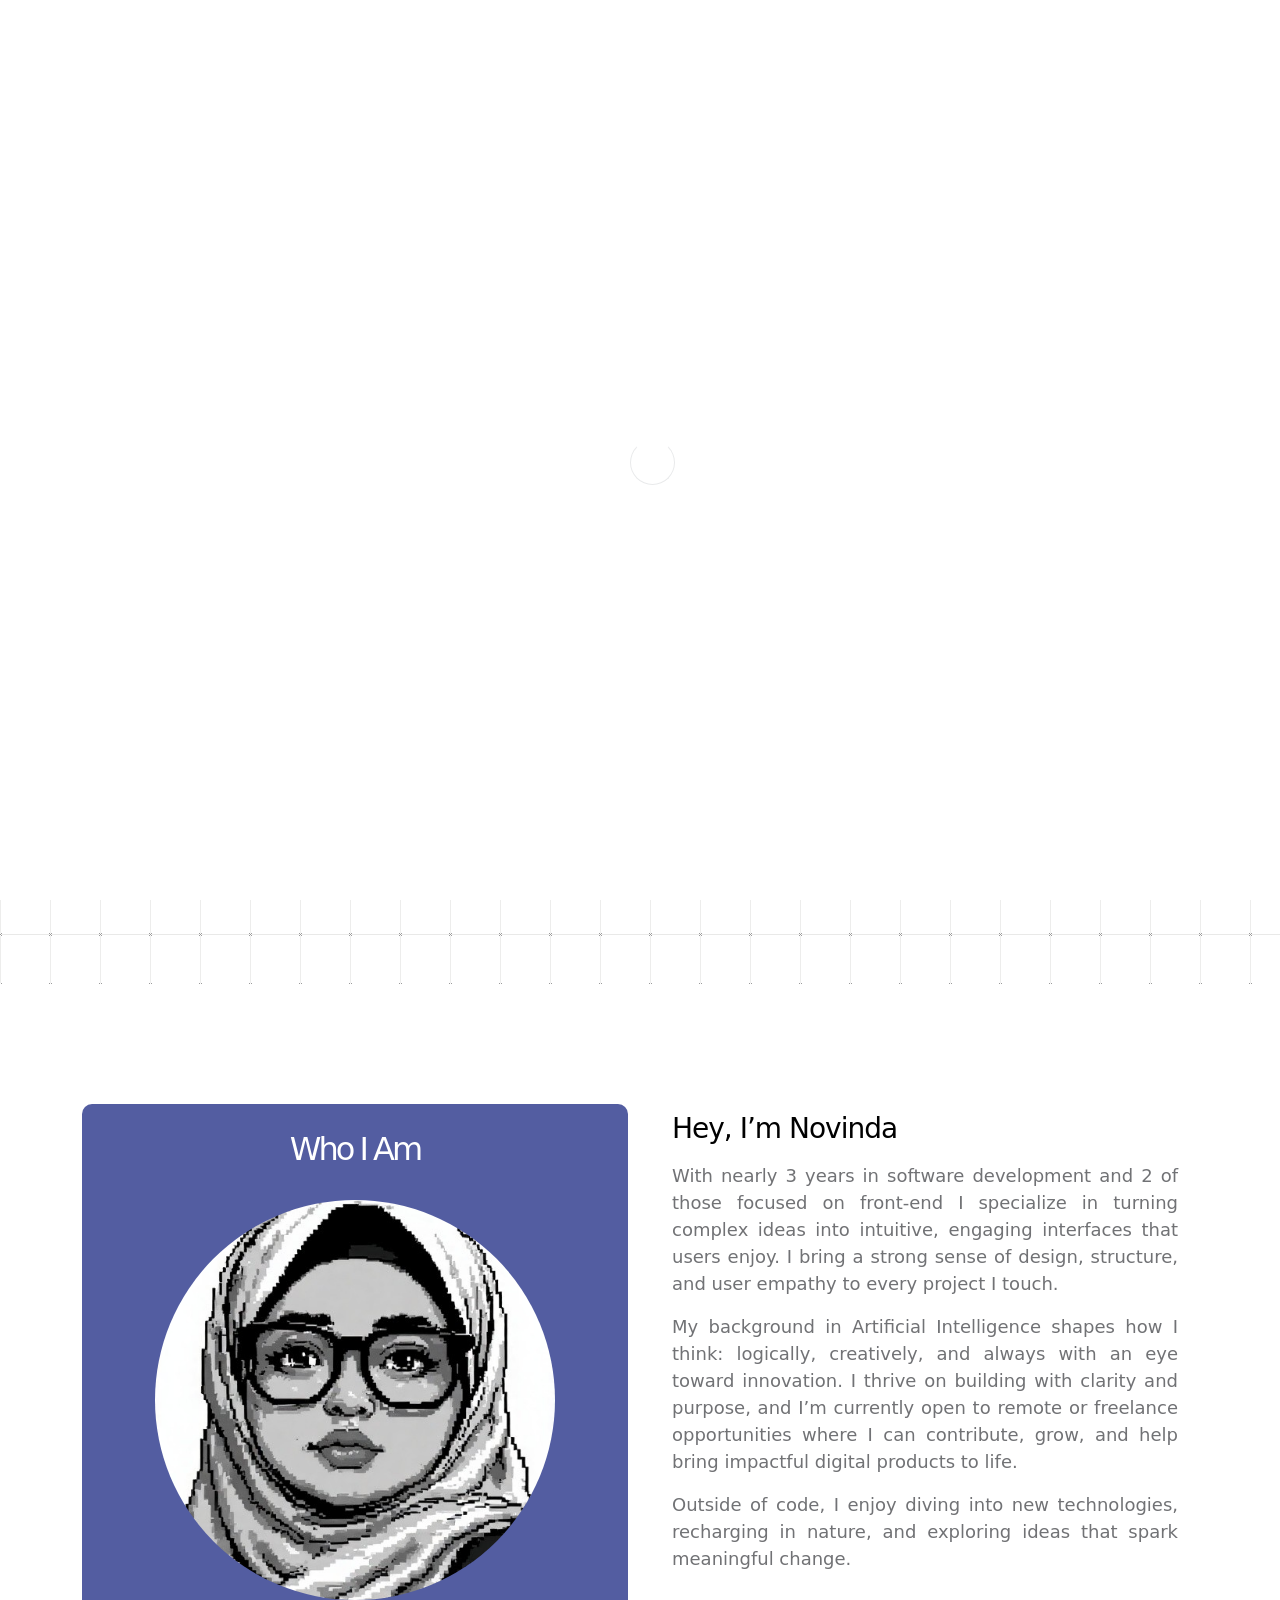
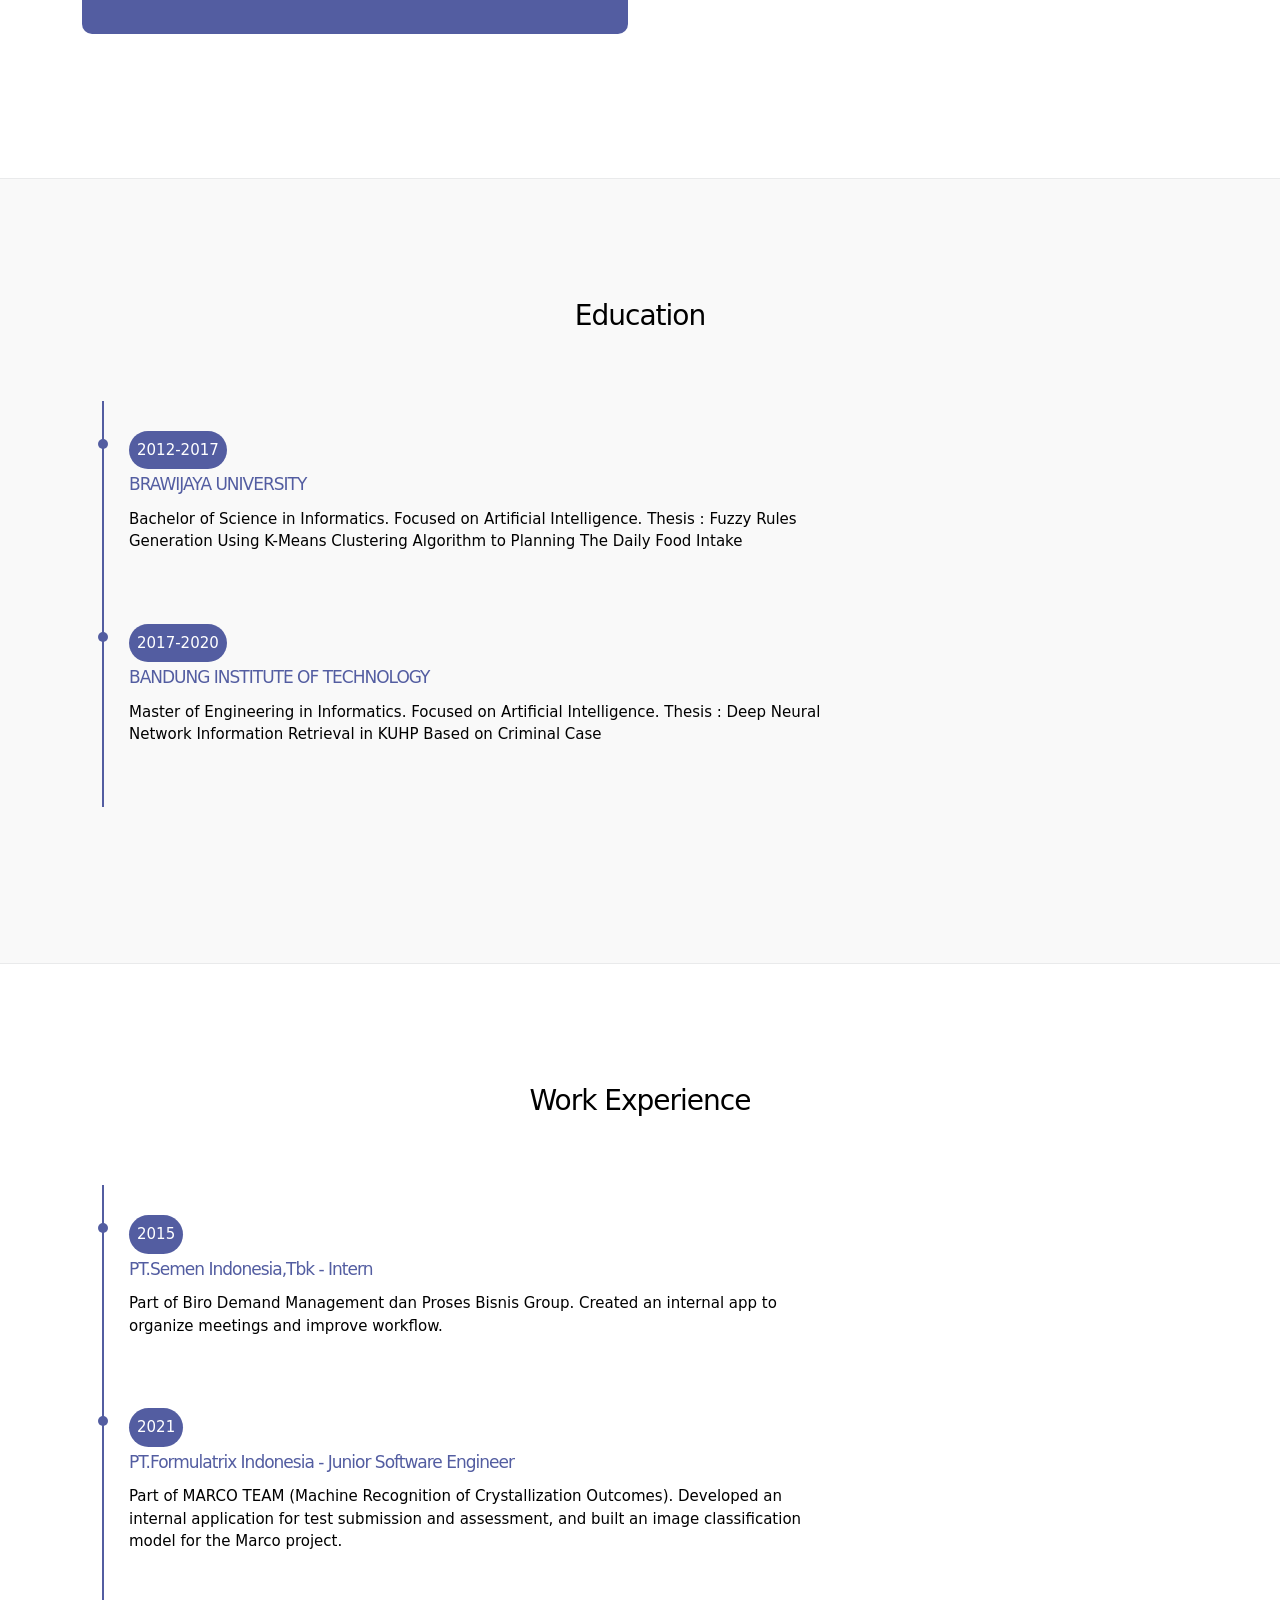
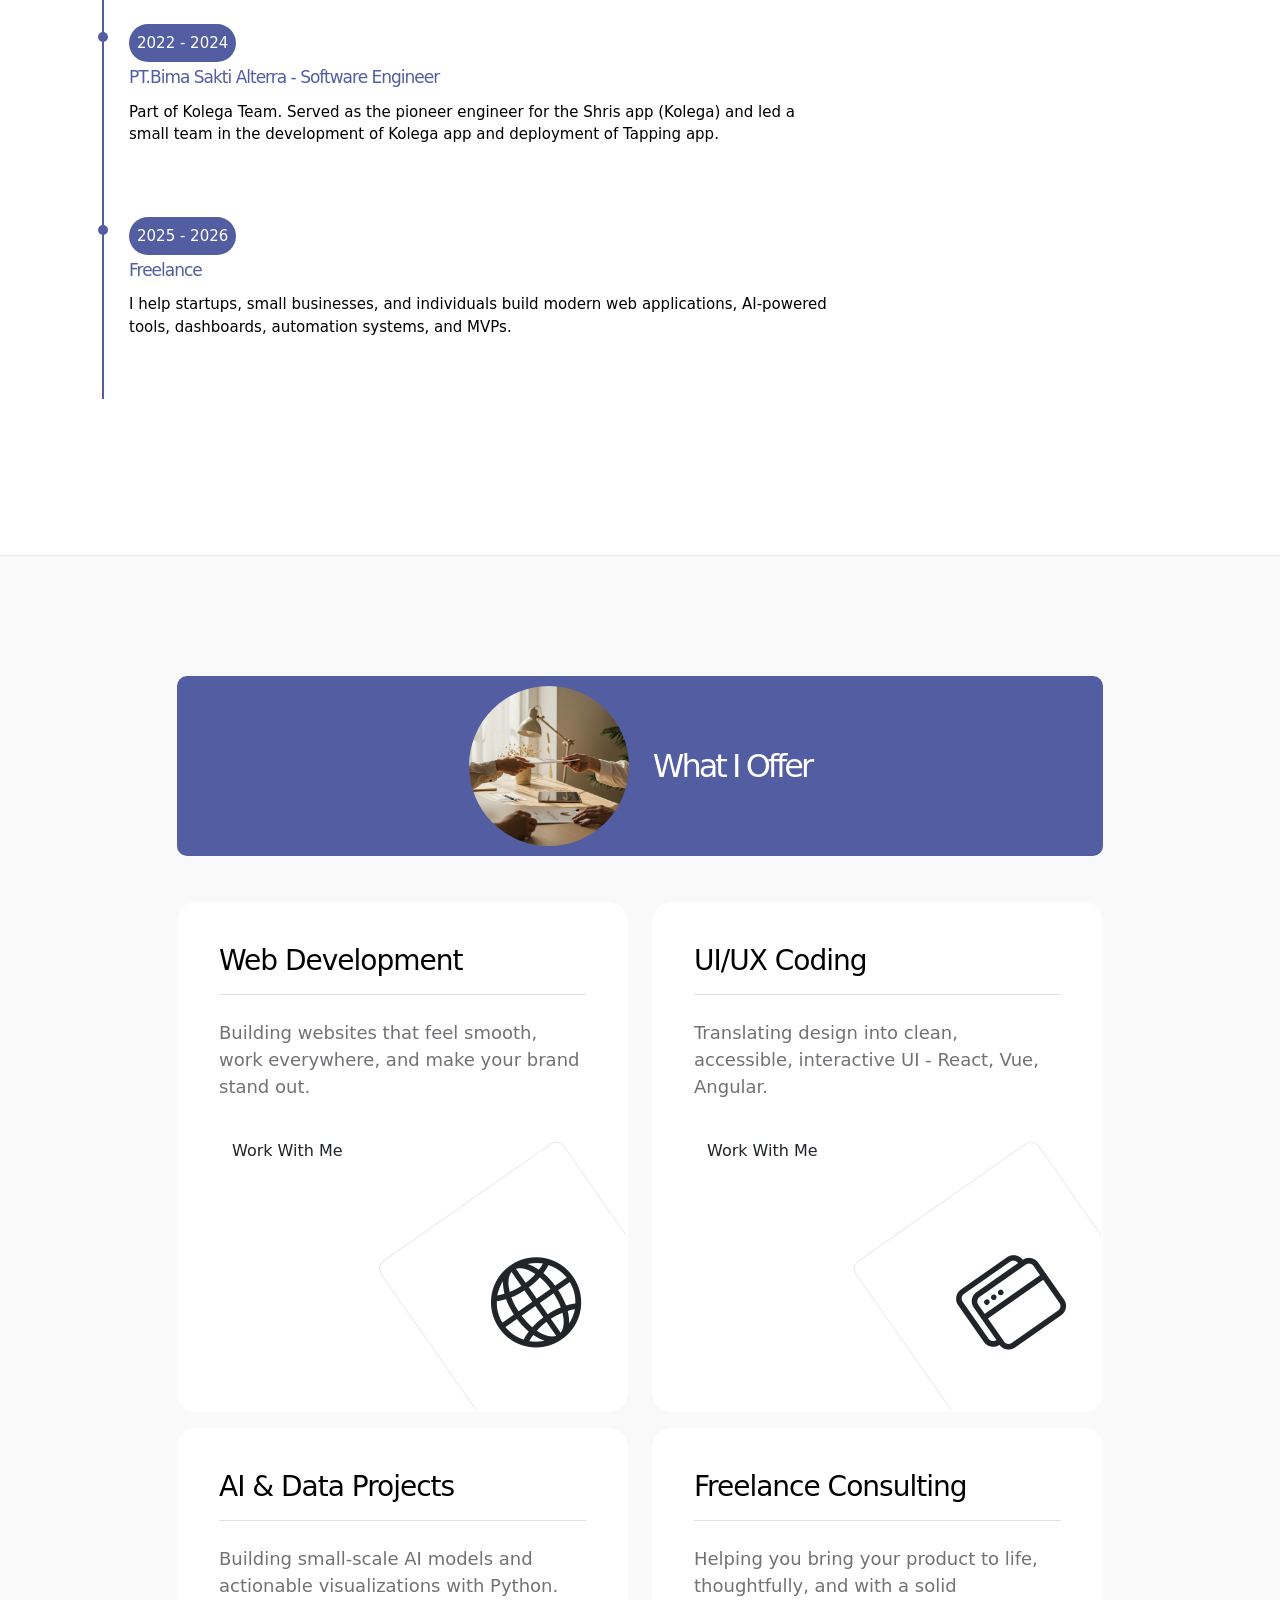
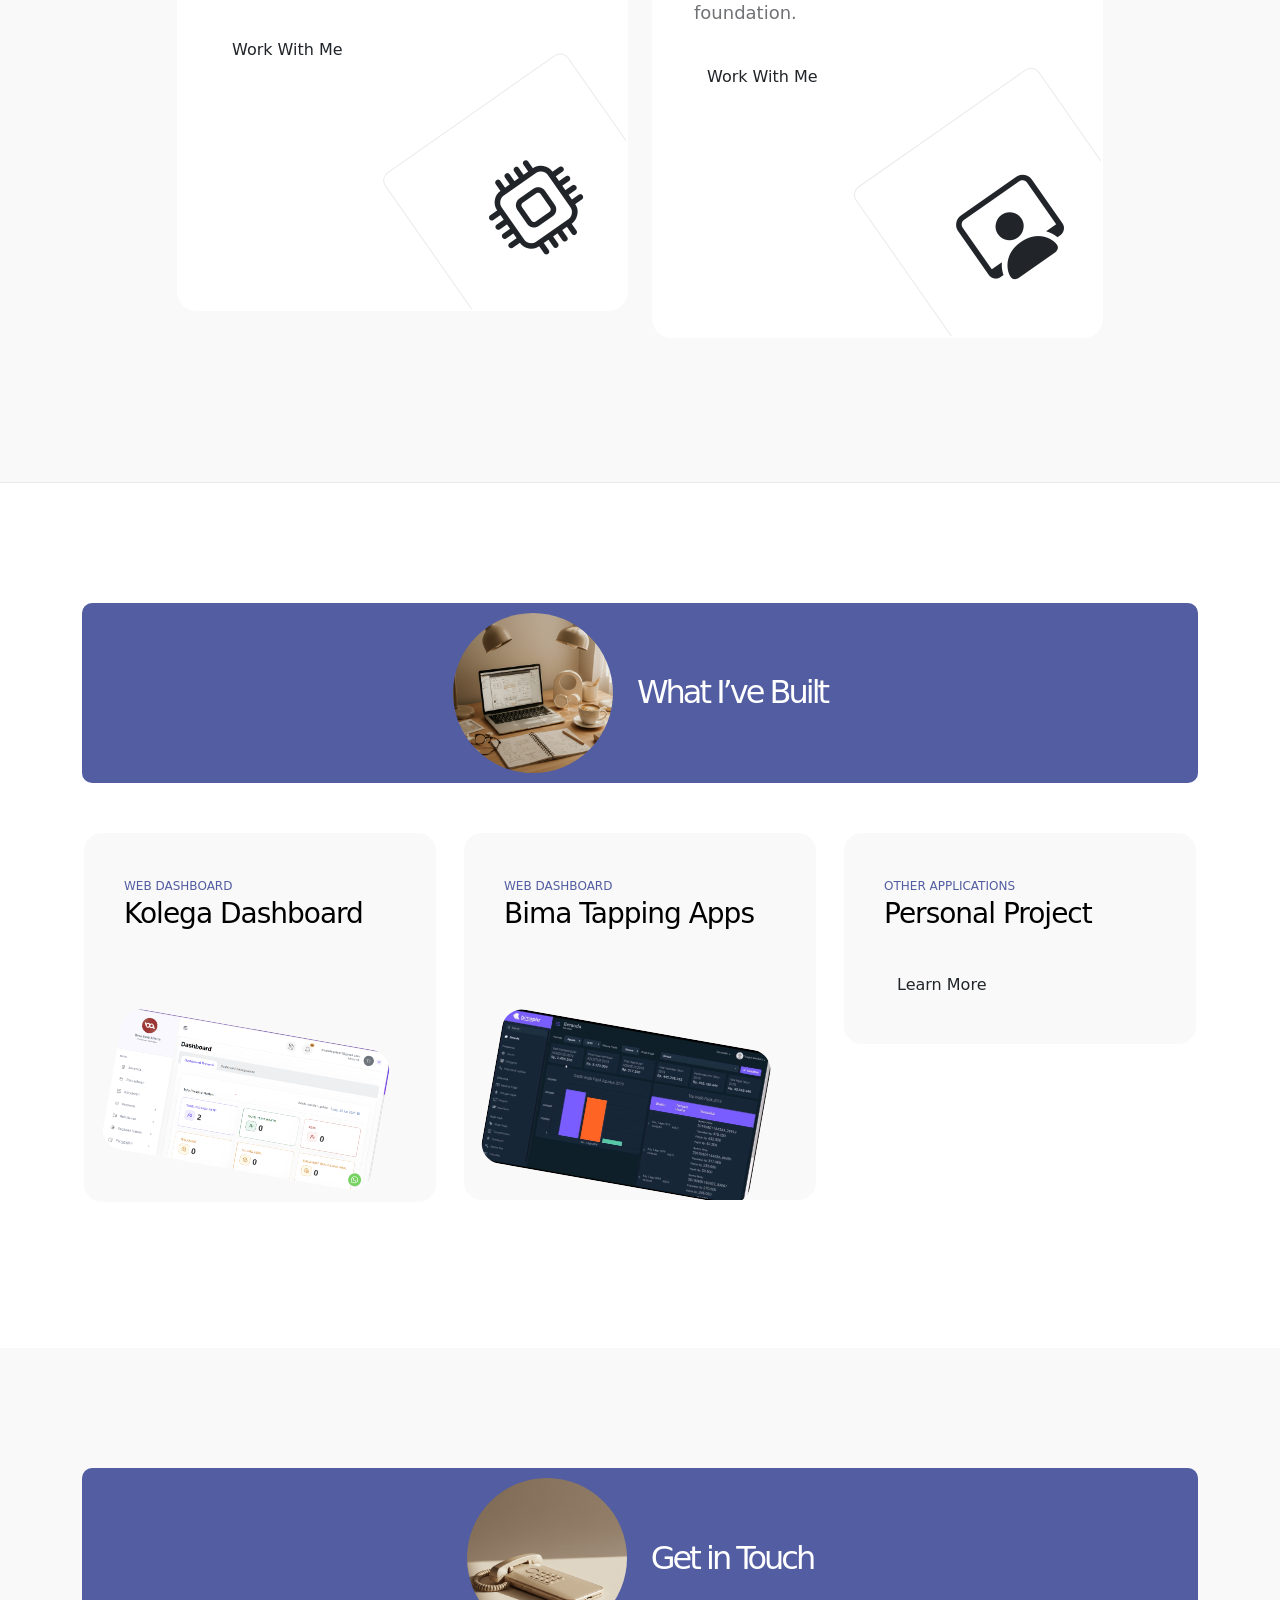
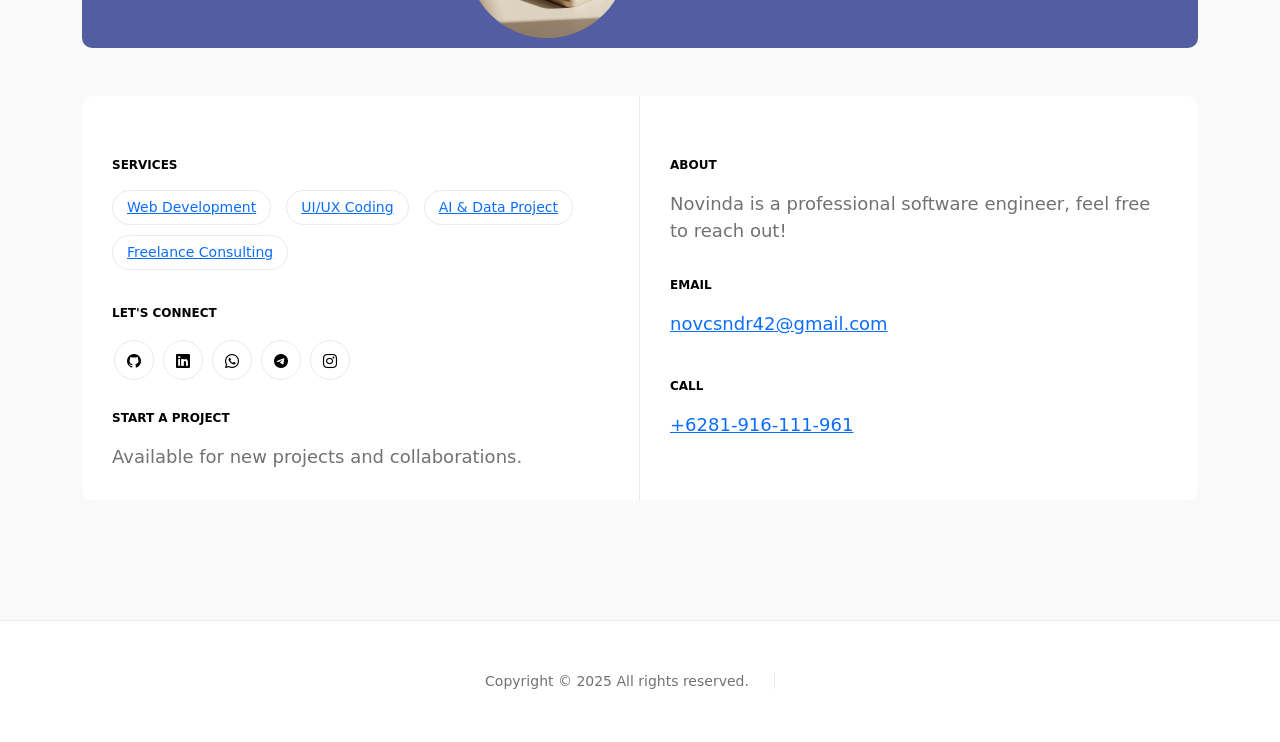
==== commit 65d4453d: "fix on portofolio section" ====
--- a/index.html
+++ b/index.html
@@ -292,6 +292,15 @@
                                 </p>
                                 </div>
                             </li>
+                            <li>
+                                <span class="text-white p-2">2025 - 2026</span>
+                                <div class="content">
+                                <h3>Freelance</h3>
+                                <p class="text-black">
+                                    I help startups, small businesses, and individuals build modern web applications, AI-powered tools, dashboards, automation systems, and MVPs.
+                                </p>
+                                </div>
+                            </li>
                             </ul>
                         </div>
                         </div>
@@ -411,7 +420,7 @@
                                 </div>
                                     <img src="images/kolega-dashboard.png" class="projects-image img-fluid" alt="">
 
-                                    <a href="#section_5" class="custom-btn custom-border-btn btn mt-3 mb-3">Learn More</a>
+                                    <a href="https://dashboard.kolega.co.id/" class="custom-btn custom-border-btn btn mt-3 mb-3">Learn More</a>
                             </div>
                         </div>
 
@@ -425,7 +434,7 @@
 
                                 <!-- <a href="images/projects/the-5th-IQYR7N67dhM-unsplash.jpg" class="popup-image"> -->
                                     <img src="images/bimaphr-dashboard.png" class="projects-image img-fluid" alt="">
-                                    <a href="#section_5" class="custom-btn custom-border-btn btn mt-3">Learn More</a>
+                                    <a href="https://kapm.sibimapajak.id/login" class="custom-btn custom-border-btn btn mt-3">Learn More</a>
                                 </a>
                             </div>
                         </div>
@@ -437,8 +446,8 @@
 
                                     <h3 class="projects-title">Personal Project</h3>
                                 </div>
-                                    <img src="images/alunara.png" class="projects-image img-fluid" alt="">
-                                    <a href="#section_5" class="custom-btn custom-border-btn btn mt-3">Learn More</a>
+                                    <img src="images/lamira.jpg" class="projects-image img-fluid" alt="">
+                                    <a href="works.html" class="custom-btn custom-border-btn btn mt-3">Learn More</a>
                                 </a>
                             </div>
                         </div>
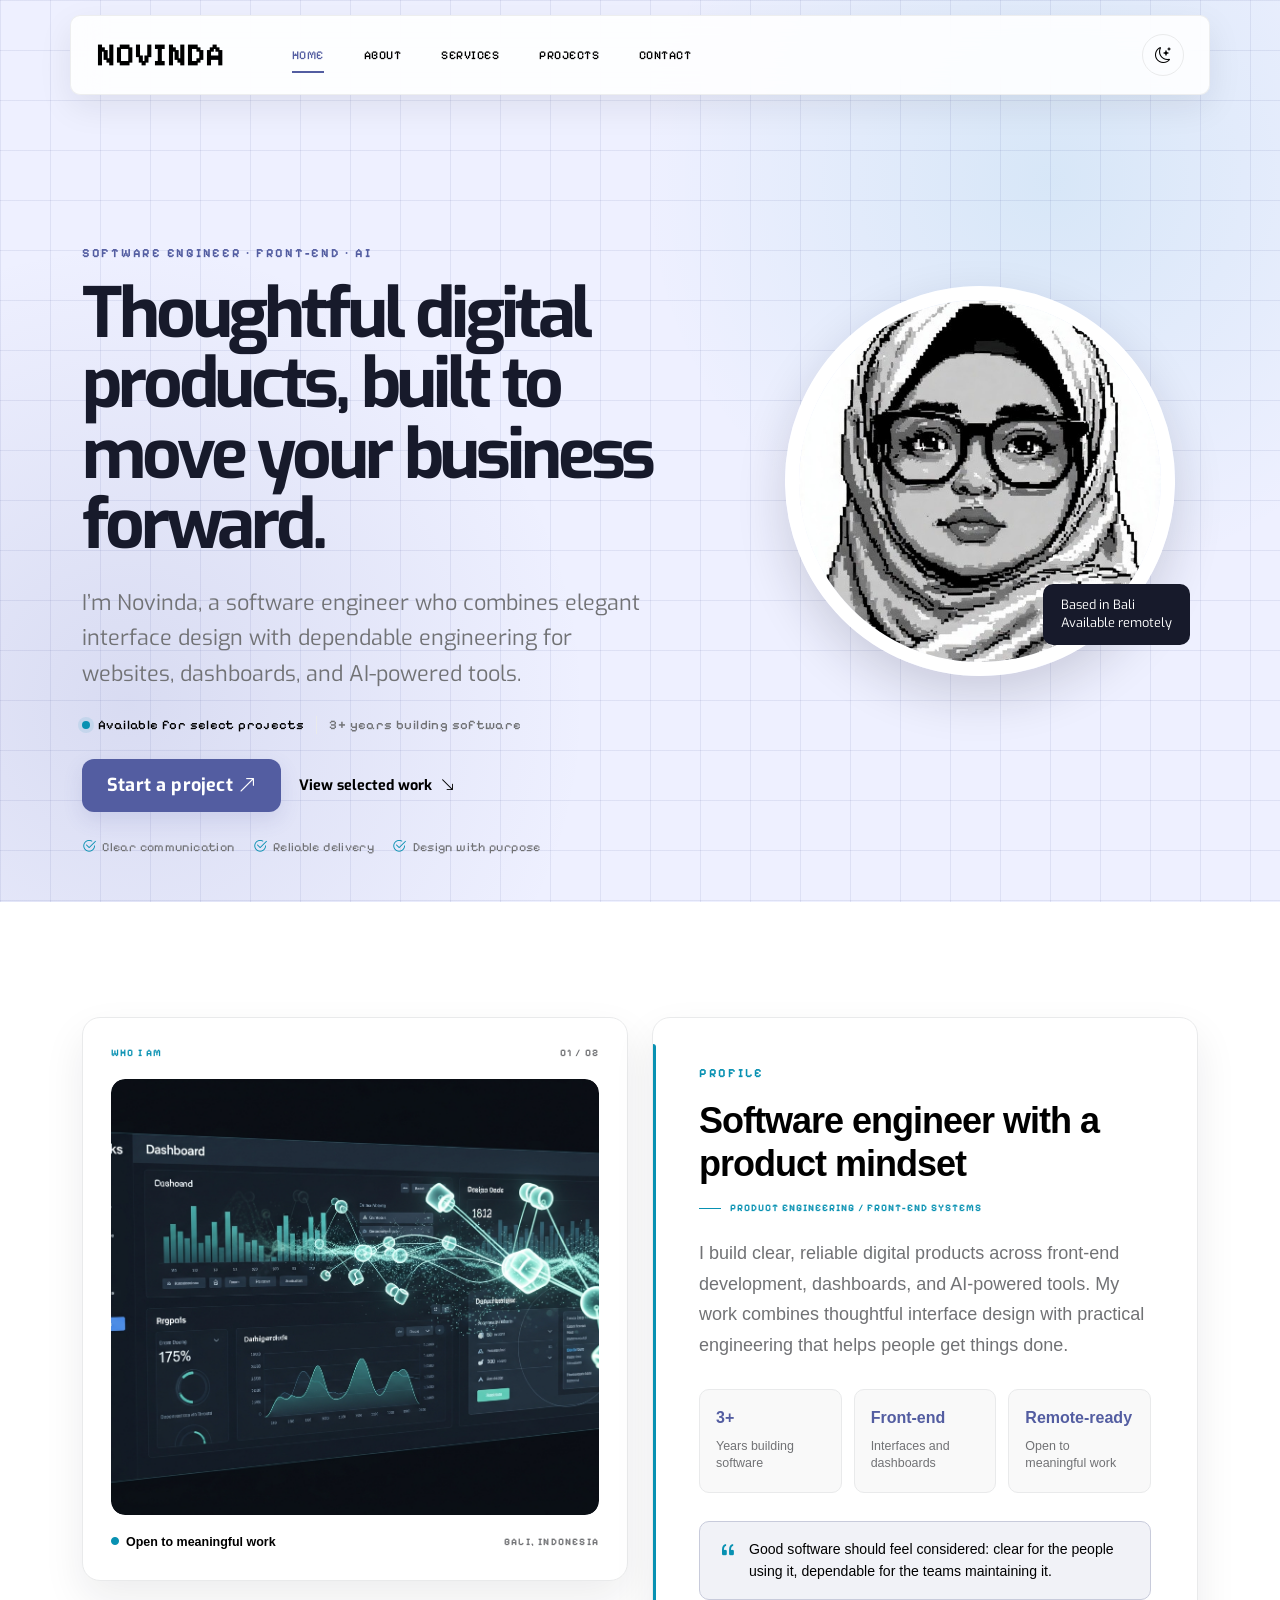
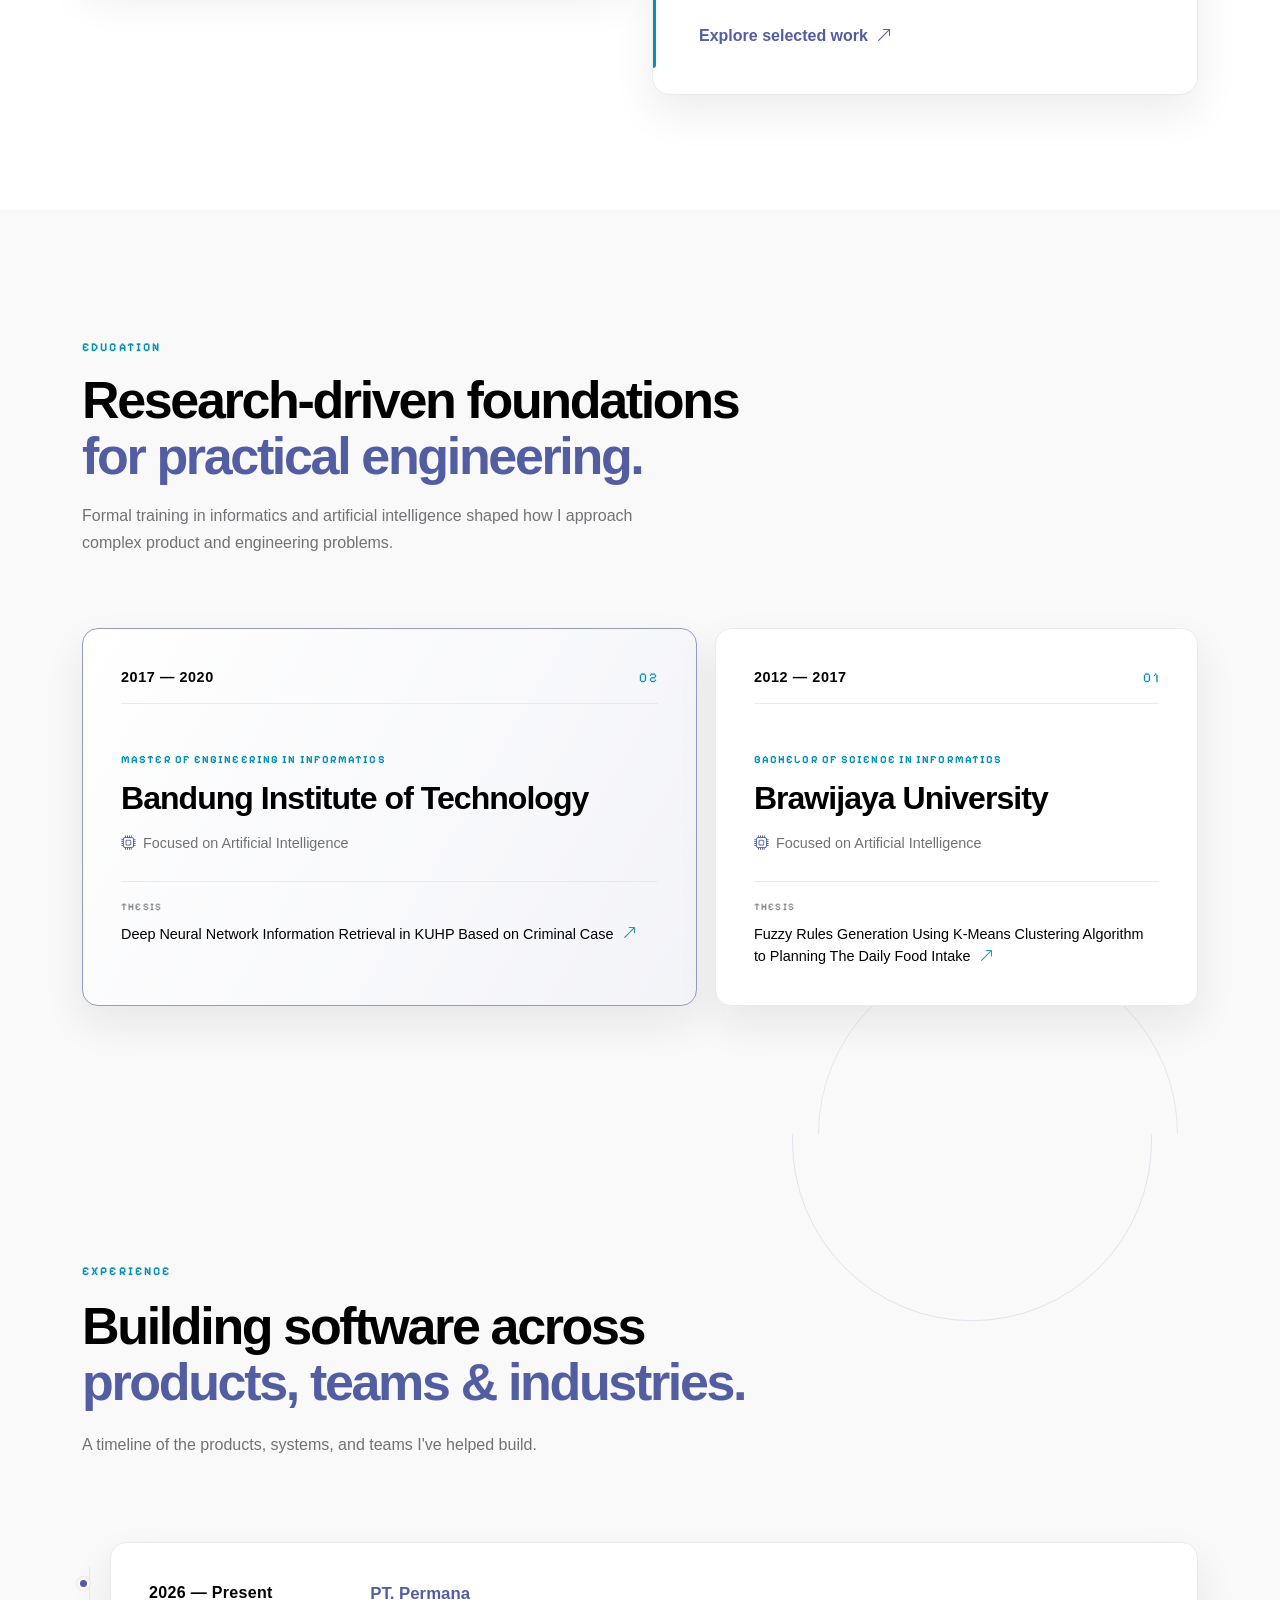
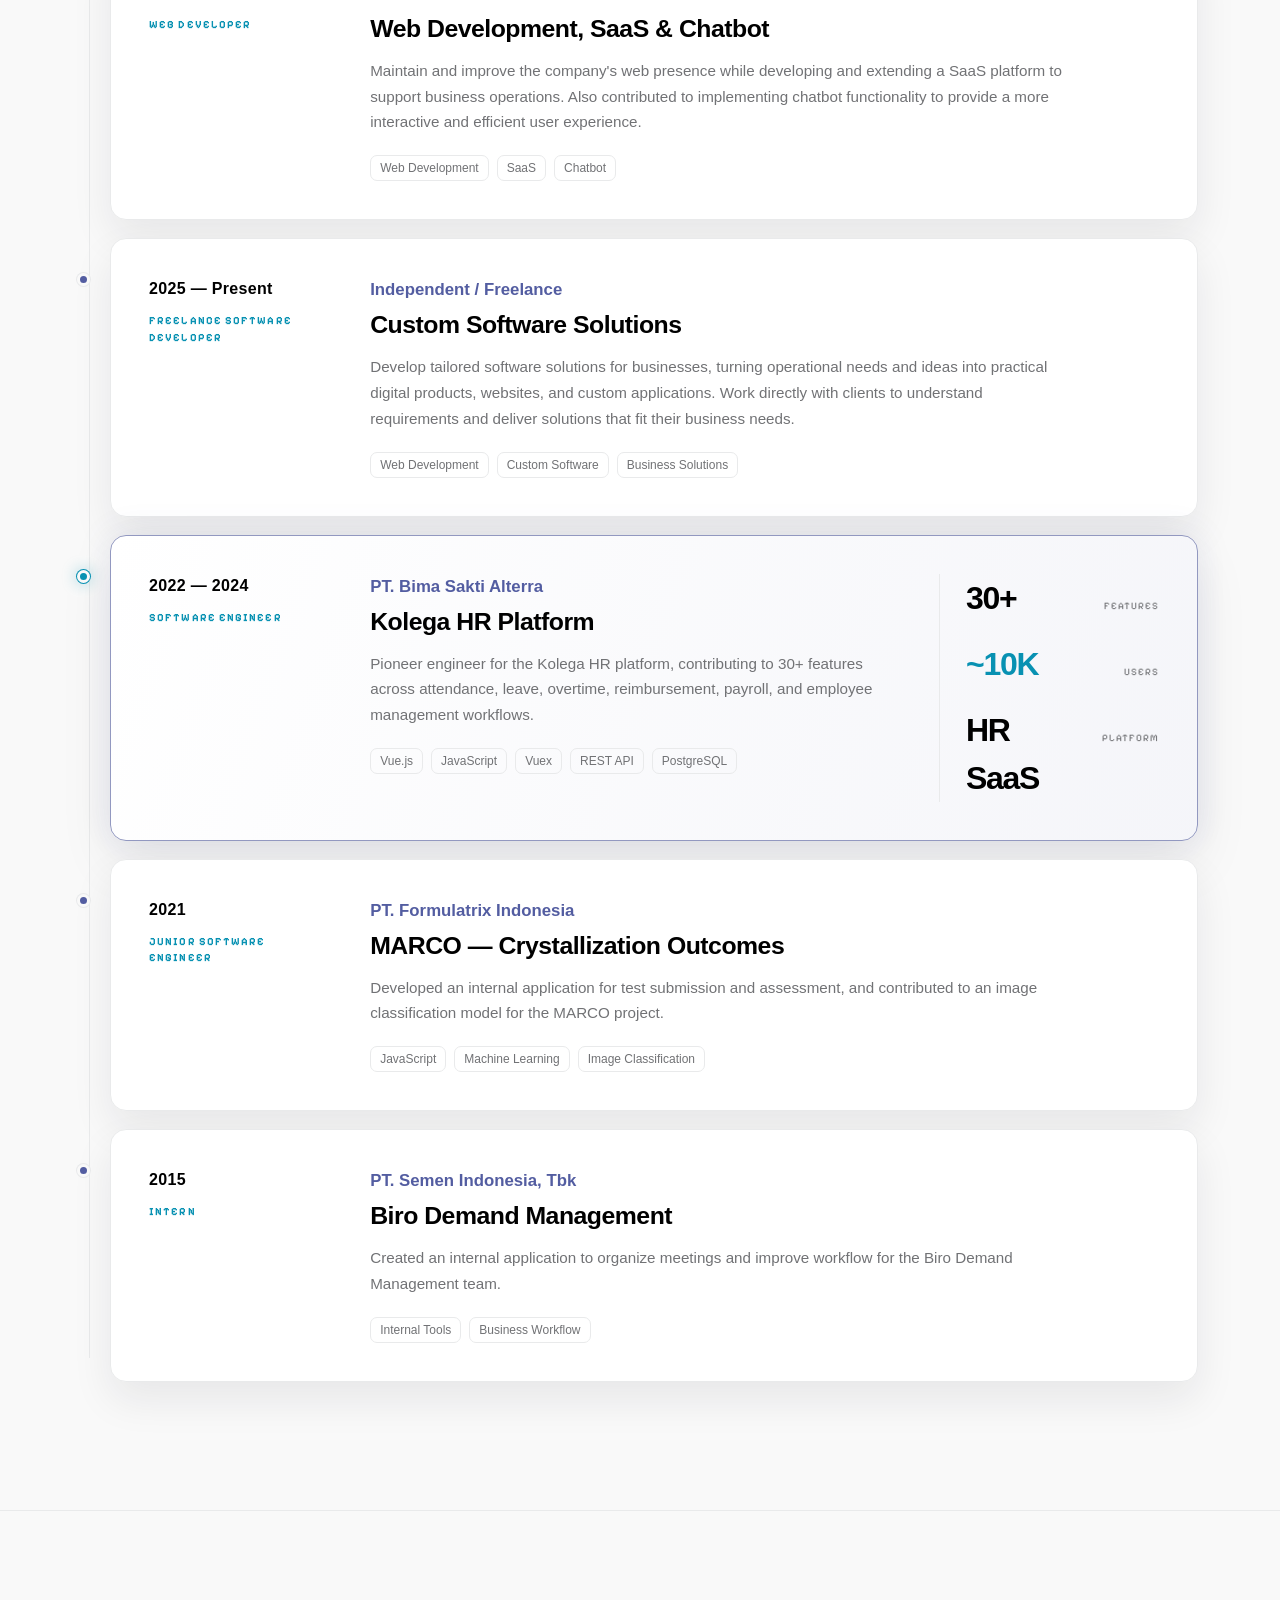
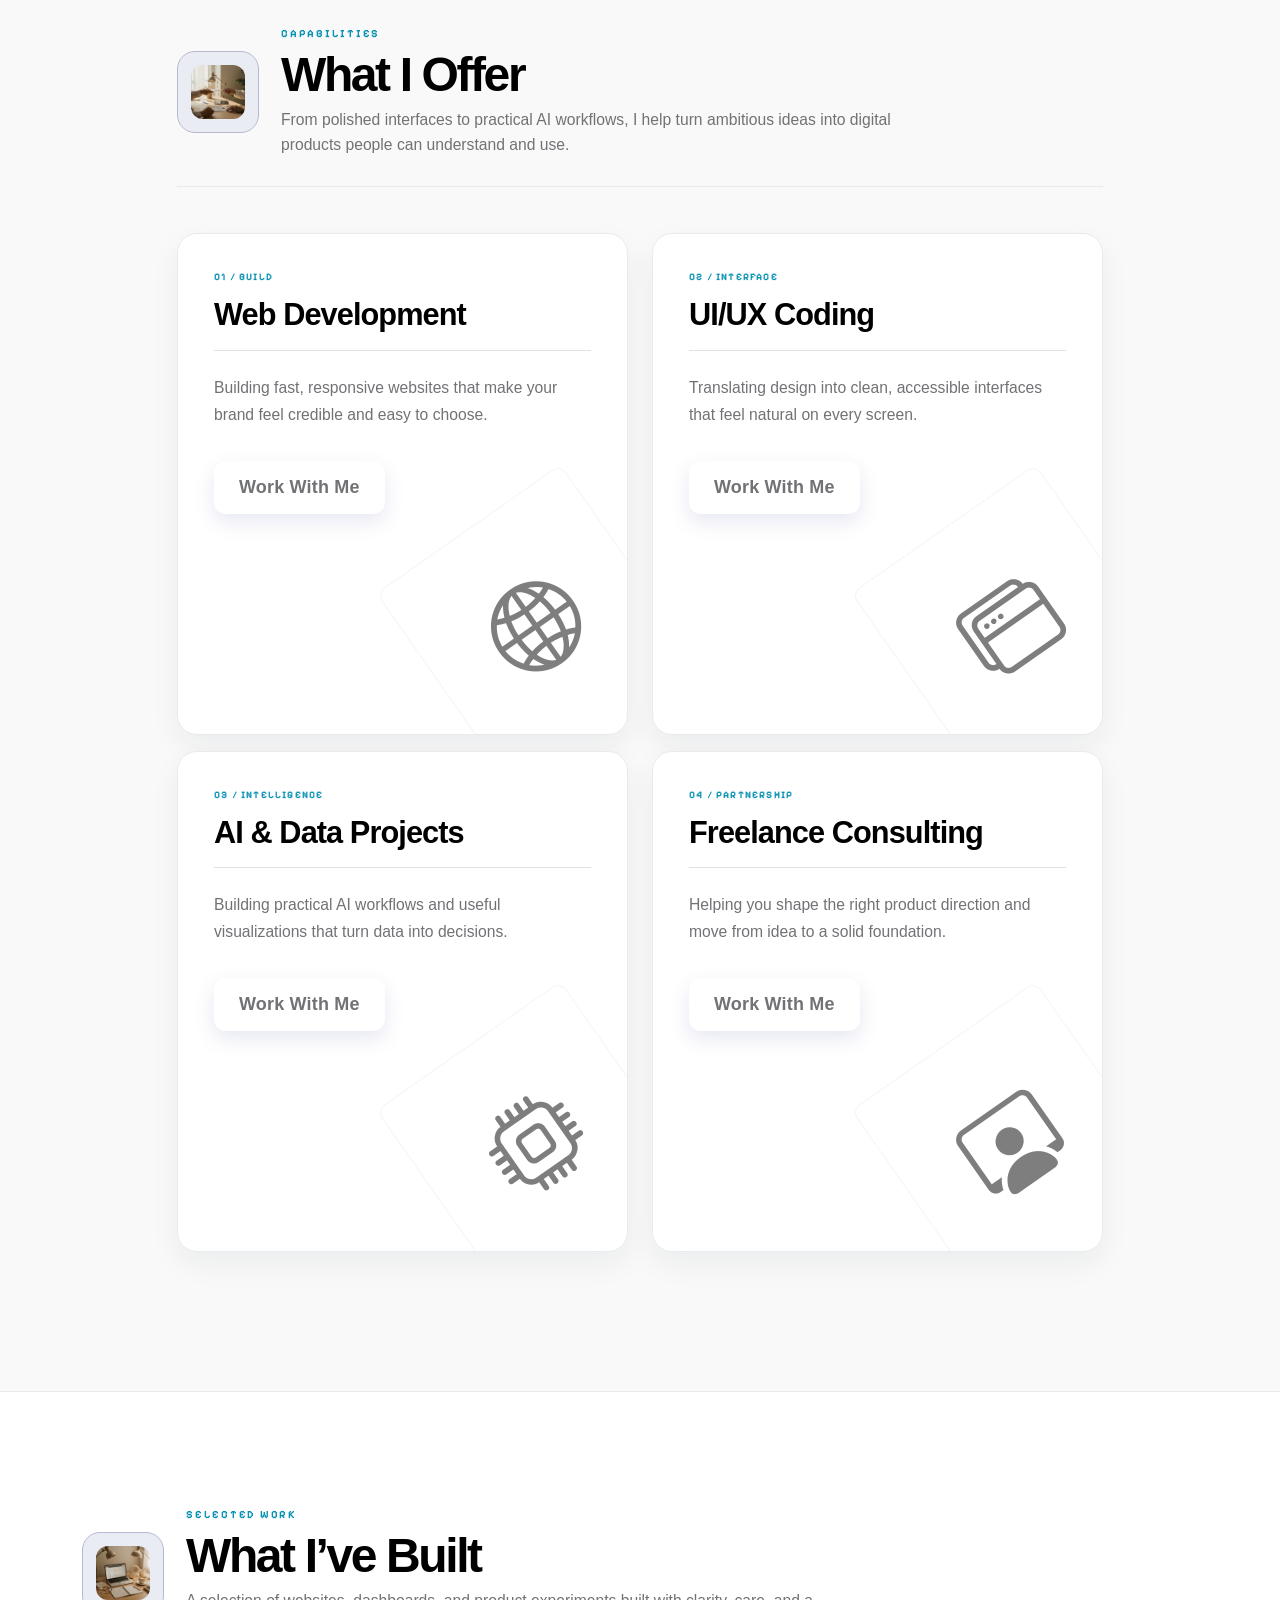
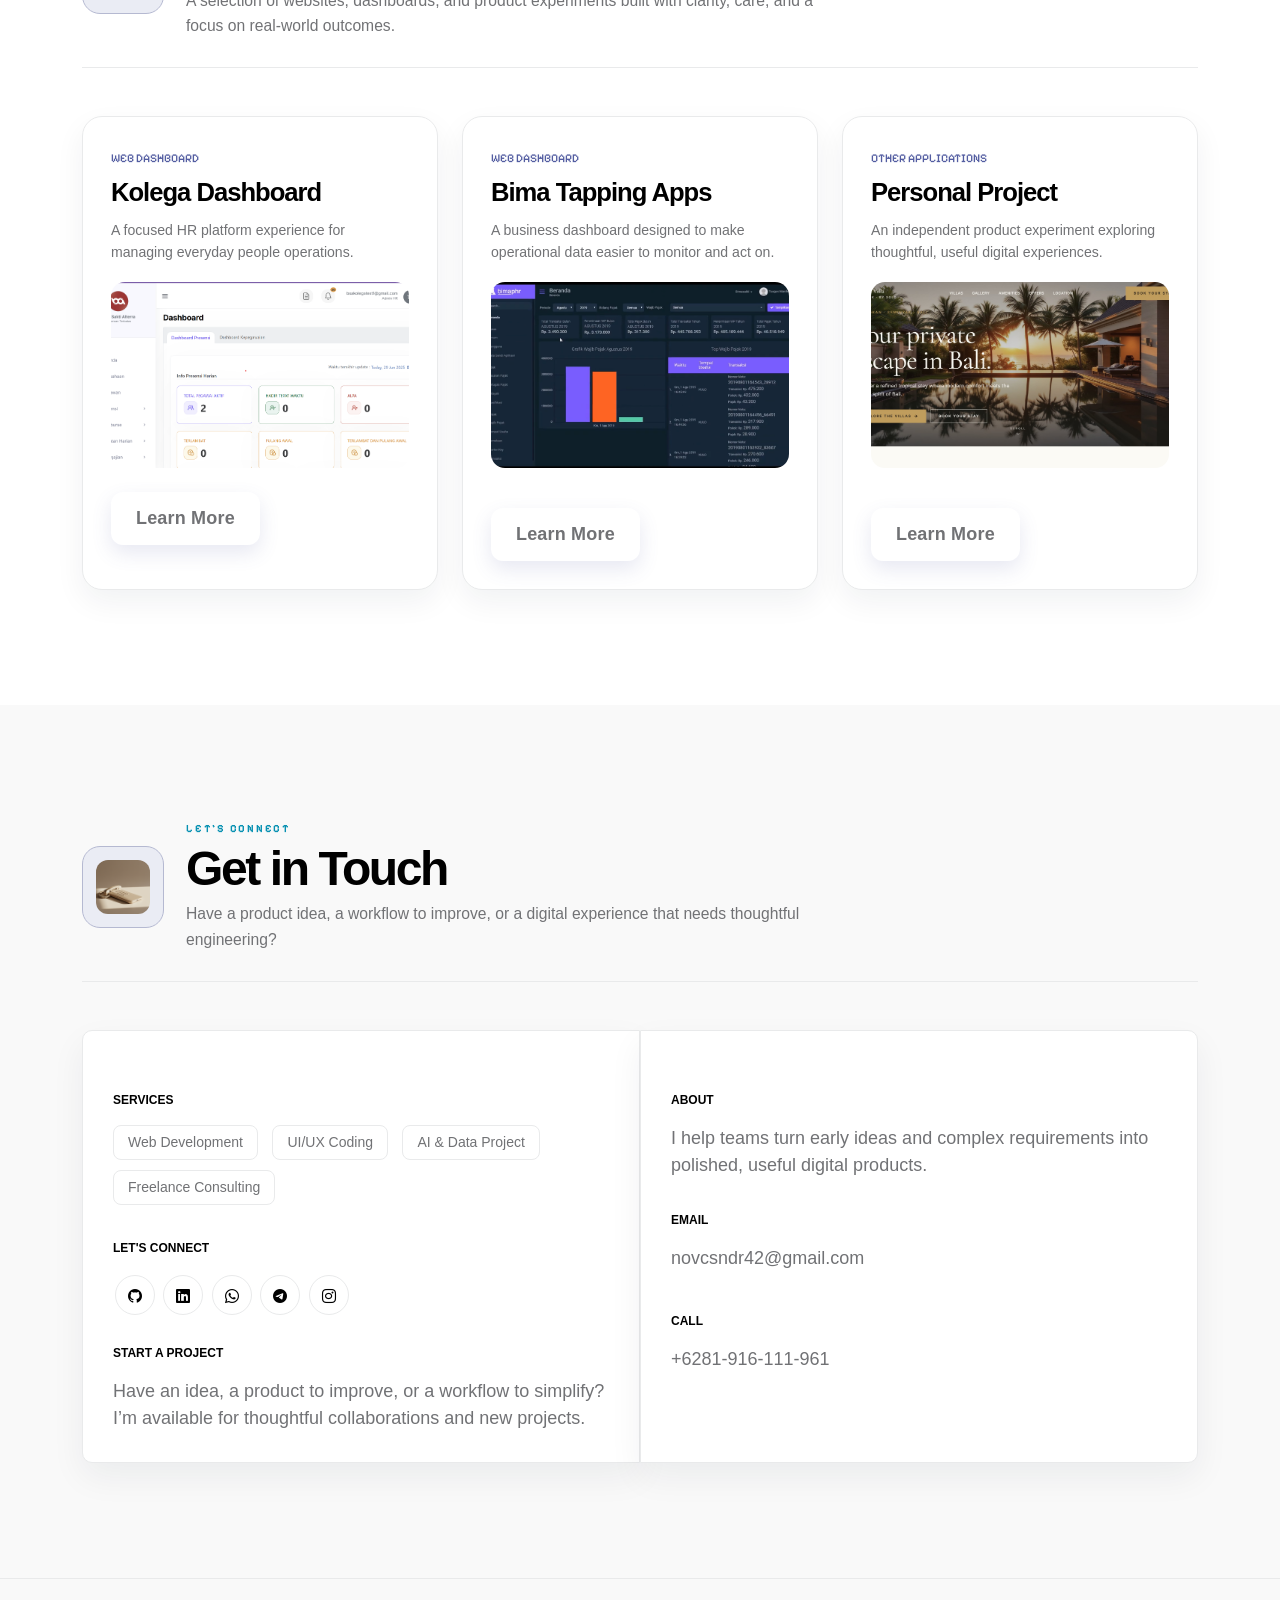
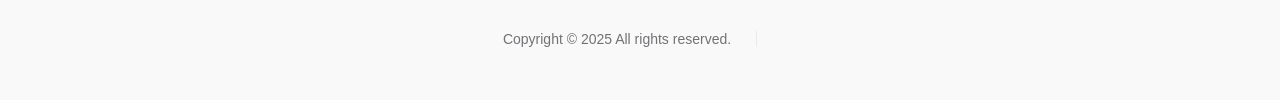
==== commit bd33ddfe: "improve design for my portofolio" ====
--- a/index.html
+++ b/index.html
@@ -17,11 +17,14 @@
         
         <link href="https://fonts.googleapis.com/css2?family=DM+Sans:wght@400;500;700&display=swap" rel="stylesheet">
 
+         <link href="css/bootstrap.min.css" rel="stylesheet">
          <link href="css/background-styles.css" rel="stylesheet">
          <link href="css/custom-styles.css" rel="stylesheet">
-         <link href="css/bootstrap.min.css" rel="stylesheet">
          <link href="css/bootstrap-icons.css" rel="stylesheet">
          <link href="css/infographic.css" rel="stylesheet">
+        <script>
+            document.documentElement.dataset.theme = localStorage.getItem("novinda-theme") || "light";
+        </script>
     </head>
     
     <body>
@@ -49,7 +52,7 @@
                 </div> -->
 
                 <div class="collapse navbar-collapse" id="navbarNav">
-                    <ul class="navbar-nav ms-lg-5">
+                    <ul class="navbar-nav ms-lg-5 pixel-text">
                         <li class="nav-item">
                             <a class="nav-link click-scroll" href="#section_1">Home</a>
                         </li>
@@ -79,6 +82,11 @@
                     </div> -->
                 </div>
 
+                <button class="theme-toggle" type="button" aria-label="Switch to dark mode" title="Switch to dark mode">
+                    <i class="bi bi-moon-stars" aria-hidden="true"></i>
+                    <span class="visually-hidden">Switch to dark mode</span>
+                </button>
+
             </div>
         </nav>
 
@@ -86,28 +94,41 @@
 
             <section class="background-styles d-flex justify-content-center align-items-center" id="section_1">
                 <div class="container ">
-                    <div class="row">
+                    <div class="row align-items-center g-5">
 
                         <div class="col-lg-7 col-12">
                             <div class="hero-text">
-                                <div class="hero-title-wrap d-flex align-items-center mb-4">
-                                    <!-- <img src="images/happy-bearded-young-man.jpg" class="avatar-image avatar-image-large img-fluid" alt=""> -->
-
-                                    <h1 class="hero-title ms-3 mb-0">Hey there! I’m Novinda, a Software Engineer</h1>
-                                </div>
-
-                                <h2 class="mb-4">I bring ideas to life through thoughtful engineering.</h2>
-                                <h2 class="mb-4">Let’s shape the future, one pixel at a time.</h2>
-                                <p class="mb-4"><a class="custom-btn btn custom-link" href="#section_2">Begin the Journey</a></p>
-                            </div>
-                        </div>
-
-                        <!-- <div class="col-lg-5 col-12 position-relative">
-                            <div class="hero-image-wrap"></div> -->
-                            <!-- <img src="images/portrait-happy-excited-man-holding-laptop-computer.png" class="hero-image img-fluid" alt="">
-                        </div> -->
-
-                    <!-- </div> -->
+                                <p class="hero-kicker mb-3">Software engineer · Front-end · AI</p>
+                                <div class="hero-title-wrap mb-4">
+                                    <h1 class="hero-title mb-0">Thoughtful digital products, built to move your business forward.</h1>
+                                </div>
+
+                                <p class="hero-description mb-4">I’m Novinda, a software engineer who combines elegant interface design with dependable engineering for websites, dashboards, and AI-powered tools.</p>
+                                <div class="hero-meta pixel-text mb-4">
+                                    <span class="hero-status"><span class="hero-status-dot"></span>Available for select projects</span>
+                                    <span class="hero-meta-divider" aria-hidden="true"></span>
+                                    <span>3+ years building software</span>
+                                </div>
+                                <div class="hero-actions mb-4">
+                                    <a class="custom-btn btn custom-link" href="#section_5">Start a project <i class="bi bi-arrow-up-right" aria-hidden="true"></i></a>
+                                    <a class="hero-secondary-link" href="#section_4">View selected work <i class="bi bi-arrow-down-right" aria-hidden="true"></i></a>
+                                </div>
+                                <div class="hero-trust-list pixel-text" aria-label="Working principles">
+                                    <span><i class="bi bi-check2-circle" aria-hidden="true"></i> Clear communication</span>
+                                    <span><i class="bi bi-check2-circle" aria-hidden="true"></i> Reliable delivery</span>
+                                    <span><i class="bi bi-check2-circle" aria-hidden="true"></i> Design with purpose</span>
+                                </div>
+                            </div>
+                        </div>
+
+                        <div class="col-lg-5 col-12">
+                            <div class="hero-portrait-wrap">
+                                <img src="images/me.jpg" class="hero-portrait" alt="Novinda Fiqih Caesandria">
+                                <span class="hero-portrait-note">Based in Bali<br>Available remotely</span>
+                            </div>
+                        </div>
+
+                    </div>
                 </div>
 
                 <!-- <svg xmlns="http://www.w3.org/2000/svg" viewBox="0 0 1440 320"><path fill="#535da1" fill-opacity="1" d="M0,160L24,160C48,160,96,160,144,138.7C192,117,240,75,288,64C336,53,384,75,432,106.7C480,139,528,181,576,208C624,235,672,245,720,240C768,235,816,213,864,186.7C912,160,960,128,1008,133.3C1056,139,1104,181,1152,202.7C1200,224,1248,224,1296,197.3C1344,171,1392,117,1416,90.7L1440,64L1440,0L1416,0C1392,0,1344,0,1296,0C1248,0,1200,0,1152,0C1104,0,1056,0,1008,0C960,0,912,0,864,0C816,0,768,0,720,0C672,0,624,0,576,0C528,0,480,0,432,0C384,0,336,0,288,0C240,0,192,0,144,0C96,0,48,0,24,0L0,0Z"></path></svg> -->
@@ -119,36 +140,58 @@
                     <div class="row">
 
                         <div class="col-lg-6 col-12">
-                            <!-- <img src="images/couple-working-from-home-together-sofa.jpg" class="about-image img-fluid" alt=""> -->
-                             <div class="section-title-wrap mb-4">
-                                    <div class="row mb-4 mt-3 text-center">
-                                    <h2 class="text-white ">Who I Am</h2>
-                                    </div>
-                                    <div class="row text-center">
-                                     <div class="mb-4 image-container text-center">
-                                    <img src="images/me.jpg" class="avatar-image-extra " alt="">
-                                    <div class="overlay-image ">
-                                        <div class="text-information ">
-                                            <br>Novinda Fiqih Caesandria
-                                            <br>Bali, Available Remote
-                                         </div>
-                                    </div>
-                                    </div>
-                                    </div>
-                                </div>
+                            <div class="about-visual-panel">
+                                <div class="about-visual-top">
+                                    <span class="about-visual-label">WHO I AM</span>
+                                    <span class="about-visual-index">01 / 02</span>
+                                </div>
+                                <div class="about-visual-image image-container">
+                                    <img src="images/personal.png" class="avatar-image-extra" alt="Technology dashboard representing Novinda's software engineering work">
+                                    <div class="overlay-image">
+                                        <div class="text-information">
+                                            <span>Novinda Fiqih Caesandria</span>
+                                            <span>Bali · Available remote</span>
+                                        </div>
+                                    </div>
+                                </div>
+                                <div class="about-visual-bottom">
+                                    <span><i class="bi bi-circle-fill" aria-hidden="true"></i> Open to meaningful work</span>
+                                    <span class="about-visual-location">BALI, INDONESIA</span>
+                                </div>
+                            </div>
                         
                         </div>
 
                         <div class="col-lg-6 col-12 mt-5 mt-lg-0">
                             <div class="about-thumb">
 
-                                <h3 class="pt-2 mb-3">Hey, I’m Novinda</h3>
-
-                                <p class="align-justify">With nearly 3 years in software development and 2 of those focused on front-end I specialize in turning complex ideas into intuitive, engaging interfaces that users enjoy. I bring a strong sense of design, structure, and user empathy to every project I touch.</p>
-
-                                <p class="align-justify">My background in Artificial Intelligence shapes how I think: logically, creatively, and always with an eye toward innovation. I thrive on building with clarity and purpose, and I’m currently open to remote or freelance opportunities where I can contribute, grow, and help bring impactful digital products to life.</p>
-
-                                <p class="align-justify">Outside of code, I enjoy diving into new technologies, recharging in nature, and exploring ideas that spark meaningful change.</p>
+                                <p class="about-eyebrow mb-2">Profile</p>
+                                <h3 class="pt-2 mb-3">Software engineer with a product mindset</h3>
+                                <p class="about-role-line"><span></span>PRODUCT ENGINEERING / FRONT-END SYSTEMS</p>
+
+                                <p class="about-summary">I build clear, reliable digital products across front-end development, dashboards, and AI-powered tools. My work combines thoughtful interface design with practical engineering that helps people get things done.</p>
+
+                                <div class="about-highlights" aria-label="Professional highlights">
+                                    <div class="about-highlight">
+                                        <strong>3+</strong>
+                                        <span>Years building software</span>
+                                    </div>
+                                    <div class="about-highlight">
+                                        <strong>Front-end</strong>
+                                        <span>Interfaces and dashboards</span>
+                                    </div>
+                                    <div class="about-highlight">
+                                        <strong>Remote-ready</strong>
+                                        <span>Open to meaningful work</span>
+                                    </div>
+                                </div>
+
+                                <div class="about-note">
+                                    <i class="bi bi-quote" aria-hidden="true"></i>
+                                    <p>Good software should feel considered: clear for the people using it, dependable for the teams maintaining it.</p>
+                                </div>
+
+                                <a class="about-link" href="#section_4">Explore selected work <i class="bi bi-arrow-up-right" aria-hidden="true"></i></a>
                             </div>
                         </div>
 
@@ -156,35 +199,46 @@
                 </div>
             </section>
 
-            <section class="featured section-padding">
+            <section class="education-section" id="education">
                 <div class="container">
-                    <div class="row">
-                          <div class="col-lg-12 col-12">
-                            <h3 class="text-center mb-5">Education</h3>
-                        </div>
-                    <div class="row ml-4 px-4">
-                    <div class="timeline">
-                        <ul>
-                        <li>
-                            <span class="text-white p-2">2012-2017</span>
-                            <div class="content">
-                            <h3>BRAWIJAYA UNIVERSITY</h3>
-                            <p class="text-black">
-                                Bachelor of Science in Informatics. Focused on Artificial Intelligence. Thesis :<a link="https://repository.ub.ac.id/id/eprint/147422/" target="_blank"> Fuzzy Rules Generation Using K-Means Clustering Algorithm to Planning The Daily Food Intake </a>
-                            </p>
-                            </div>
-                        </li>
-                        <li>
-                            <span class="text-white p-2">2017-2020</span>
-                            <div class="content">
-                            <h3>BANDUNG INSTITUTE OF TECHNOLOGY</h3>
-                            <p class="text-black">
-                                Master of Engineering in Informatics. Focused on Artificial Intelligence. Thesis :<a link="https://digilib.itb.ac.id/gdl/view_data/pencarian-pasal-pada-kitab-undang-undang-hukum-pidana-kuhp-dengan-menerapkan-deep-neural-network-model-/pencarian-pasal-pada-kitab-undang-undang-hukum-pidana?rows=20710&per_page=2" target="_blank"> Deep Neural Network Information Retrieval in KUHP Based on Criminal Case </a>
-                            </p>
-                            </div>
-                        </li>
-                        </ul>
-                    </div>
+                    <div class="education-header">
+                        <p class="education-eyebrow">EDUCATION</p>
+                        <h2>Research-driven foundations<br><span>for practical engineering.</span></h2>
+                        <p class="education-intro">Formal training in informatics and artificial intelligence shaped how I approach complex product and engineering problems.</p>
+                    </div>
+
+                    <div class="education-grid">
+                        <article class="education-card education-card-featured">
+                            <div class="education-card-top">
+                                <span class="education-year">2017 — 2020</span>
+                                <span class="education-index">02</span>
+                            </div>
+                            <div class="education-card-content">
+                                <p class="education-degree">MASTER OF ENGINEERING IN INFORMATICS</p>
+                                <h3>Bandung Institute of Technology</h3>
+                                <p class="education-focus"><i class="bi bi-cpu" aria-hidden="true"></i> Focused on Artificial Intelligence</p>
+                                <div class="education-thesis">
+                                    <span>THESIS</span>
+                                    <a href="https://digilib.itb.ac.id/gdl/view_data/pencarian-pasal-pada-kitab-undang-undang-hukum-pidana-kuhp-dengan-menerapkan-deep-neural-network-model-/pencarian-pasal-pada-kitab-undang-undang-hukum-pidana?rows=20710&per_page=2" target="_blank" rel="noopener">Deep Neural Network Information Retrieval in KUHP Based on Criminal Case <i class="bi bi-arrow-up-right" aria-hidden="true"></i></a>
+                                </div>
+                            </div>
+                        </article>
+
+                        <article class="education-card">
+                            <div class="education-card-top">
+                                <span class="education-year">2012 — 2017</span>
+                                <span class="education-index">01</span>
+                            </div>
+                            <div class="education-card-content">
+                                <p class="education-degree">BACHELOR OF SCIENCE IN INFORMATICS</p>
+                                <h3>Brawijaya University</h3>
+                                <p class="education-focus"><i class="bi bi-cpu" aria-hidden="true"></i> Focused on Artificial Intelligence</p>
+                                <div class="education-thesis">
+                                    <span>THESIS</span>
+                                    <a href="https://repository.ub.ac.id/id/eprint/147422/" target="_blank" rel="noopener">Fuzzy Rules Generation Using K-Means Clustering Algorithm to Planning The Daily Food Intake <i class="bi bi-arrow-up-right" aria-hidden="true"></i></a>
+                                </div>
+                            </div>
+                        </article>
                     </div>
 
 <!-- 
@@ -254,58 +308,110 @@
             </section>
 
 
-            <section class="clients section-padding">
+            <section class="experience-section" id="experience">
                 <div class="container">
-                    <div class="row align-items-center">
-
-                        <div class="col-lg-12 col-12">
-                            <h3 class="text-center mb-5">Work Experience</h3>
-                        </div>
-                       
-                        <div class="row ml-4 px-4">
-                        <div class="timeline">
-                            <ul>
-                            <li>
-                                <span class="text-white p-2">2015</span>
-                                <div class="content">
-                                <h3>PT.Semen Indonesia,Tbk - Intern</h3>
-                                <p class="text-black">
-                                    Part of Biro Demand Management dan Proses Bisnis Group. Created an internal app to organize meetings and improve workflow.
-                                </p>
-                                </div>
-                            </li>
-                            <li>
-                                <span class="text-white p-2">2021</span>
-                                <div class="content">
-                                <h3>PT.Formulatrix Indonesia - Junior Software Engineer</h3>
-                                <p class="text-black">
-                                    Part of MARCO TEAM (Machine Recognition of Crystallization Outcomes). Developed an internal application for test submission and assessment, and built an image classification model for the Marco project.
-                                </p>
-                                </div>
-                            </li>
-                            <li>
-                                <span class="text-white p-2">2022 - 2024</span>
-                                <div class="content">
-                                <h3>PT.Bima Sakti Alterra - Software Engineer</h3>
-                                <p class="text-black">
-                                    Part of Kolega Team. Served as the pioneer engineer for the Shris app (Kolega) and led a small team in the development of Kolega app and deployment of Tapping app.
-                                </p>
-                                </div>
-                            </li>
-                            <li>
-                                <span class="text-white p-2">2025 - 2026</span>
-                                <div class="content">
-                                <h3>Freelance</h3>
-                                <p class="text-black">
-                                    I help startups, small businesses, and individuals build modern web applications, AI-powered tools, dashboards, automation systems, and MVPs.
-                                </p>
-                                </div>
-                            </li>
-                            </ul>
-                        </div>
-                        </div>
-
-
+                    <div class="experience-header">
+                        <p class="experience-eyebrow">EXPERIENCE</p>
+                        <h2>Building software across<br><span>products, teams &amp; industries.</span></h2>
+                        <p class="experience-intro">A timeline of the products, systems, and teams I've helped build.</p>
+                    </div>
+
+                    <div class="experience-list">
+                        <article class="experience-card">
+                            <div class="experience-marker" aria-hidden="true"></div>
+                            <div class="experience-aside">
+                                <p class="experience-date">2026 — Present</p>
+                                <p class="experience-role">WEB DEVELOPER</p>
+                            </div>
+                            <div class="experience-main">
+                                <p class="experience-company">PT. Permana</p>
+                                <h3>Web Development, SaaS &amp; Chatbot</h3>
+                                <p class="experience-description">Maintain and improve the company's web presence while developing and extending a SaaS platform to support business operations. Also contributed to implementing chatbot functionality to provide a more interactive and efficient user experience.</p>
+                                <div class="experience-chips" aria-label="Technologies and focus areas">
+                                    <span>Web Development</span>
+                                    <span>SaaS</span>
+                                    <span>Chatbot</span>
+                                </div>
+                            </div>
+                        </article>
+
+                        <article class="experience-card">
+                            <div class="experience-marker" aria-hidden="true"></div>
+                            <div class="experience-aside">
+                                <p class="experience-date">2025 — Present</p>
+                                <p class="experience-role">FREELANCE SOFTWARE DEVELOPER</p>
+                            </div>
+                            <div class="experience-main">
+                                <p class="experience-company">Independent / Freelance</p>
+                                <h3>Custom Software Solutions</h3>
+                                <p class="experience-description">Develop tailored software solutions for businesses, turning operational needs and ideas into practical digital products, websites, and custom applications. Work directly with clients to understand requirements and deliver solutions that fit their business needs.</p>
+                                <div class="experience-chips" aria-label="Technologies and focus areas">
+                                    <span>Web Development</span>
+                                    <span>Custom Software</span>
+                                    <span>Business Solutions</span>
+                                </div>
+                            </div>
+                        </article>
+
+                        <article class="experience-card experience-card-featured">
+                            <div class="experience-marker" aria-hidden="true"></div>
+                            <div class="experience-aside">
+                                <p class="experience-date">2022 — 2024</p>
+                                <p class="experience-role">SOFTWARE ENGINEER</p>
+                            </div>
+                            <div class="experience-main">
+                                <p class="experience-company">PT. Bima Sakti Alterra</p>
+                                <h3>Kolega HR Platform</h3>
+                                <p class="experience-description">Pioneer engineer for the Kolega HR platform, contributing to 30+ features across attendance, leave, overtime, reimbursement, payroll, and employee management workflows.</p>
+                                <div class="experience-chips" aria-label="Technologies used">
+                                    <span>Vue.js</span>
+                                    <span>JavaScript</span>
+                                    <span>Vuex</span>
+                                    <span>REST API</span>
+                                    <span>PostgreSQL</span>
+                                </div>
+                            </div>
+                            <div class="experience-metrics" aria-label="Kolega impact metrics">
+                                <div><strong>30+</strong><span>FEATURES</span></div>
+                                <div><strong>~10K</strong><span>USERS</span></div>
+                                <div><strong>HR SaaS</strong><span>PLATFORM</span></div>
+                            </div>
+                        </article>
+
+                        <article class="experience-card">
+                            <div class="experience-marker" aria-hidden="true"></div>
+                            <div class="experience-aside">
+                                <p class="experience-date">2021</p>
+                                <p class="experience-role">JUNIOR SOFTWARE ENGINEER</p>
+                            </div>
+                            <div class="experience-main">
+                                <p class="experience-company">PT. Formulatrix Indonesia</p>
+                                <h3>MARCO — Crystallization Outcomes</h3>
+                                <p class="experience-description">Developed an internal application for test submission and assessment, and contributed to an image classification model for the MARCO project.</p>
+                                <div class="experience-chips" aria-label="Technologies used">
+                                    <span>JavaScript</span>
+                                    <span>Machine Learning</span>
+                                    <span>Image Classification</span>
+                                </div>
+                            </div>
+                        </article>
+
+                        <article class="experience-card experience-card-early">
+                            <div class="experience-marker" aria-hidden="true"></div>
+                            <div class="experience-aside">
+                                <p class="experience-date">2015</p>
+                                <p class="experience-role">INTERN</p>
+                            </div>
+                            <div class="experience-main">
+                                <p class="experience-company">PT. Semen Indonesia, Tbk</p>
+                                <h3>Biro Demand Management</h3>
+                                <p class="experience-description">Created an internal application to organize meetings and improve workflow for the Biro Demand Management team.</p>
+                                <div class="experience-chips" aria-label="Technologies used">
+                                    <span>Internal Tools</span>
+                                    <span>Business Workflow</span>
+                                </div>
+                            </div>
+                        </article>
                     </div>
                 </div>
             </section>
@@ -316,21 +422,27 @@
                     <div class="row">
 
                         <div class="col-lg-10 col-12 mx-auto">
-                            <div class="section-title-wrap d-flex justify-content-center align-items-center mb-5">
-                                <img src="images/service.png" class="avatar-image img-fluid" alt="">
-
-                                <h2 class="text-white ms-4 mb-0">What I Offer</h2>
+                            <div class="portfolio-heading mb-5">
+                                <div class="portfolio-heading-icon">
+                                    <img src="images/service.png" class="img-fluid" alt="">
+                                </div>
+                                <div>
+                                    <p class="portfolio-heading-eyebrow">CAPABILITIES</p>
+                                    <h2>What I Offer</h2>
+                                    <p class="portfolio-heading-copy">From polished interfaces to practical AI workflows, I help turn ambitious ideas into digital products people can understand and use.</p>
+                                </div>
                             </div>
 
                             <div class="row pt-lg-5">
                                 <div class="col-lg-6 col-12">
                                     <div class="services-thumb services-thumb-up">
                                         <div class="d-flex flex-wrap align-items-center border-bottom mb-4 pb-3">
+                                            <span class="service-kicker">01 / BUILD</span>
                                             <h3 class="mb-0">Web Development</h3>
 
                                         </div>
 
-                                        <p>Building websites that feel smooth, work everywhere, and make your brand stand out.</p>
+                                        <p>Building fast, responsive websites that make your brand feel credible and easy to choose.</p>
 
                                         <a href="#section_5" class="custom-btn custom-border-btn btn mt-3">Work With Me</a>
 
@@ -343,11 +455,12 @@
                                 <div class="col-lg-6 col-12">
                                     <div class="services-thumb services-thumb-up">
                                         <div class="d-flex flex-wrap align-items-center border-bottom mb-4 pb-3">
+                                            <span class="service-kicker">02 / INTERFACE</span>
                                             <h3 class="mb-0">UI/UX Coding</h3>
 
                                         </div>
 
-                                        <p>Translating design into clean, accessible, interactive UI - React, Vue, Angular.</p>
+                                        <p>Translating design into clean, accessible interfaces that feel natural on every screen.</p>
 
                                         <a href="#section_5" class="custom-btn custom-border-btn btn mt-3">Work With Me</a>
 
@@ -360,10 +473,11 @@
                                 <div class="col-lg-6 col-12 mt-3">
                                     <div class="services-thumb">
                                         <div class="d-flex flex-wrap align-items-center border-bottom mb-4 pb-3">
+                                            <span class="service-kicker">03 / INTELLIGENCE</span>
                                             <h3 class="mb-0">AI & Data Projects</h3>
                                         </div>
 
-                                        <p>Building small-scale AI models and actionable visualizations with Python.</p>
+                                        <p>Building practical AI workflows and useful visualizations that turn data into decisions.</p>
 
                                         <a href="#section_5" class="custom-btn custom-border-btn btn mt-3">Work With Me</a>
 
@@ -376,11 +490,12 @@
                                 <div class="col-lg-6 col-12 mt-3">
                                     <div class="services-thumb ">
                                         <div class="d-flex flex-wrap align-items-center border-bottom mb-4 pb-3">
+                                            <span class="service-kicker">04 / PARTNERSHIP</span>
                                             <h3 class="mb-0">Freelance Consulting</h3>
 
                                         </div>
 
-                                        <p>Helping you bring your product to life, thoughtfully, and with a solid foundation.</p>
+                                        <p>Helping you shape the right product direction and move from idea to a solid foundation.</p>
 
                                         <a href="#section_5" class="custom-btn custom-border-btn btn mt-3">Work With Me</a>
 
@@ -401,10 +516,15 @@
                     <div class="row">
 
                         <div class="col-12 ms-auto">
-                            <div class="section-title-wrap d-flex justify-content-center align-items-center mb-4">
-                                <img src="images/works.png" class="avatar-image img-fluid" alt="">
-
-                                <h2 class="text-white ms-4 mb-0">What I’ve Built</h2>
+                            <div class="portfolio-heading mb-4">
+                                <div class="portfolio-heading-icon">
+                                    <img src="images/works.png" class="img-fluid" alt="">
+                                </div>
+                                <div>
+                                    <p class="portfolio-heading-eyebrow">SELECTED WORK</p>
+                                    <h2>What I’ve Built</h2>
+                                    <p class="portfolio-heading-copy">A selection of websites, dashboards, and product experiments built with clarity, care, and a focus on real-world outcomes.</p>
+                                </div>
                             </div>
                         </div>
 
@@ -417,8 +537,10 @@
 
                                     <h3 class="projects-title">Kolega Dashboard</h3>
 
-                                </div>
-                                    <img src="images/kolega-dashboard.png" class="projects-image img-fluid" alt="">
+                                    <p class="projects-description">A focused HR platform experience for managing everyday people operations.</p>
+
+                                </div>
+                                    <img src="images/kolega-dashboard.png" class="projects-image img-fluid" alt="Kolega dashboard interface">
 
                                     <a href="https://dashboard.kolega.co.id/" class="custom-btn custom-border-btn btn mt-3 mb-3">Learn More</a>
                             </div>
@@ -430,12 +552,13 @@
                                     <small class="projects-tag">Web Dashboard</small>
 
                                     <h3 class="projects-title">Bima Tapping Apps</h3>
+
+                                    <p class="projects-description">A business dashboard designed to make operational data easier to monitor and act on.</p>
                                 </div>
 
                                 <!-- <a href="images/projects/the-5th-IQYR7N67dhM-unsplash.jpg" class="popup-image"> -->
-                                    <img src="images/bimaphr-dashboard.png" class="projects-image img-fluid" alt="">
+                                    <img src="images/bimaphr-dashboard.png" class="projects-image img-fluid" alt="Bima Tapping application dashboard">
                                     <a href="https://kapm.sibimapajak.id/login" class="custom-btn custom-border-btn btn mt-3">Learn More</a>
-                                </a>
                             </div>
                         </div>
 
@@ -445,10 +568,11 @@
                                     <small class="projects-tag">Other Applications</small>
 
                                     <h3 class="projects-title">Personal Project</h3>
-                                </div>
-                                    <img src="images/lamira.jpg" class="projects-image img-fluid" alt="">
+
+                                    <p class="projects-description">An independent product experiment exploring thoughtful, useful digital experiences.</p>
+                                </div>
+                                    <img src="images/lamira.jpg" class="projects-image img-fluid" alt="Lamira personal project interface">
                                     <a href="works.html" class="custom-btn custom-border-btn btn mt-3">Learn More</a>
-                                </a>
                             </div>
                         </div>
 
@@ -461,10 +585,15 @@
                         <div class="row">
 
                             <div class="col-12">
-                                <div class="section-title-wrap d-flex justify-content-center align-items-center mb-5">
-                                    <img src="images/contact.png" class="avatar-image img-fluid" alt="">
-
-                                    <h2 class="text-white ms-4 mb-0">Get in Touch</h2>
+                                <div class="portfolio-heading mb-5">
+                                    <div class="portfolio-heading-icon">
+                                        <img src="images/contact.png" class="img-fluid" alt="">
+                                    </div>
+                                    <div>
+                                        <p class="portfolio-heading-eyebrow">LET’S CONNECT</p>
+                                        <h2>Get in Touch</h2>
+                                        <p class="portfolio-heading-copy">Have a product idea, a workflow to improve, or a digital experience that needs thoughtful engineering?</p>
+                                    </div>
                                 </div>
                             </div>
                             </div>
@@ -500,7 +629,7 @@
 
                                     <strong class="site-footer-title d-block mt-4 mb-3">Start a project</strong>
 
-                                    <p class="mb-0">Available for new projects and collaborations.</p>
+                                    <p class="mb-0">Have an idea, a product to improve, or a workflow to simplify? I’m available for thoughtful collaborations and new projects.</p>
                                 </div>
                             </div>
 
@@ -509,7 +638,7 @@
                                     <strong class="site-footer-title d-block mb-3">About</strong>
 
                                     <p class="mb-2">
-                                        Novinda is a professional software engineer, feel free to reach out!
+                                        I help teams turn early ideas and complex requirements into polished, useful digital products.
                               </p>
 
                                     <strong class="site-footer-title d-block mt-4 mb-3">Email</strong>
--- a/css/custom-styles.css
+++ b/css/custom-styles.css
@@ -7,7 +7,7 @@
 :root {
   --white-color: #ffffff;
   --primary-color: #535da1;
-  --secondary-color: #14b789;
+  --secondary-color: #0891b2;
   --section-bg-color: #f9f9f9;
   --dark-color: #000000;
   --p-color: #717275;
@@ -33,11 +33,60 @@
   --font-weight-normal: 400;
   --font-weight-medium: 500;
   --font-weight-bold: 700;
+
+  --display-font-family: "Pixelify Sans", sans-serif;
+  --surface-dark: #171a2b;
+  --hero-bg: #eef0ff;
+  --body-bg: #ffffff;
+  --on-primary-color: #ffffff;
+  --secondary-soft-color: color-mix(in srgb, var(--secondary-color) 10%, transparent);
+}
+
+:root[data-theme="dark"] {
+  --white-color: #151b2b;
+  --primary-color: #8794e8;
+  --secondary-color: #67e8f9;
+  --section-bg-color: #111827;
+  --dark-color: #f3f6ff;
+  --p-color: #b9c1d4;
+  --border-color: #2b354b;
+  --featured-border-color: #6572bd;
+  --surface-dark: #080d18;
+  --hero-bg: #202945;
+  --body-bg: #0c1220;
+  --on-primary-color: #0b1220;
+  --secondary-soft-color: color-mix(in srgb, var(--secondary-color) 10%, transparent);
+}
+
+:root[data-theme="dark"] .background-styles {
+  background-image: radial-gradient(circle at 82% 20%, var(--secondary-soft-color), transparent 32%),
+    radial-gradient(circle at 10% 78%, color-mix(in srgb, var(--primary-color) 14%, transparent), transparent 34%);
+}
+
+:root[data-theme="dark"] .hero-title {
+  color: var(--dark-color);
+}
+
+:root[data-theme="dark"] .hero-description {
+  color: #d2d8e8;
+}
+
+:root[data-theme="dark"] .text-white {
+  color: var(--on-primary-color) !important;
 }
 
 body {
-  background: var(--white-color);
+  background: var(--body-bg);
   font-family: var(--body-font-family);
+  overflow-x: hidden;
+  color: var(--dark-color);
+  transition: background-color 0.3s ease, color 0.3s ease;
+}
+
+/* Use the brand pixel type for small moments of interface language. */
+.pixel-text {
+  font-family: var(--display-font-family);
+  letter-spacing: .03em;
 }
 
 /*---------------------------------------
@@ -128,8 +177,8 @@
 }
 
 .section-padding {
-  padding-top: 120px;
-  padding-bottom: 120px;
+  padding-top: clamp(72px, 9vw, 120px);
+  padding-bottom: clamp(72px, 9vw, 120px);
 }
 
 b,
@@ -342,13 +391,13 @@
 .navbar-brand {
   font-size: var(--h4-font-size);
   font-weight: var(--font-weight-bold);
-  font-family: "Pixelify Sans", sans-serif;
+  font-family: var(--display-font-family);
   color: var(--dark-color);
 }
 
 .navbar-brand,
 .navbar-brand:hover {
-  font-family: "Pixelify Sans", sans-serif;
+  font-family: var(--display-font-family);
   color: var(--dark-color);
 }
 
@@ -383,14 +432,12 @@
 
 .navbar-nav .nav-link.active::after,
 .navbar-nav .nav-link:hover::after {
-  /* background: var(--secondary-color); */
-  background: #6f42c1;
+  background: var(--primary-color);
 }
 
 .navbar-nav .nav-link.active,
 .navbar-nav .nav-link:hover {
-  /* color: var(--secondary-color); */
-  color: #6f42c1;
+  color: var(--primary-color);
 }
 
 .navbar-toggler {
@@ -407,6 +454,28 @@
   outline: none;
   box-shadow: none !important;
   transform: scale(0.98);
+}
+
+.theme-toggle {
+  flex: 0 0 auto;
+  width: 42px;
+  height: 42px;
+  margin-left: 18px;
+  padding: 0;
+  border: 1px solid var(--border-color);
+  border-radius: 50%;
+  color: var(--dark-color);
+  background: transparent;
+  font-size: 1rem;
+  line-height: 1;
+}
+
+.theme-toggle:hover,
+.theme-toggle:focus-visible {
+  color: var(--white-color);
+  background: var(--primary-color);
+  border-color: var(--primary-color);
+  outline: none;
 }
 
 .navbar-toggler[aria-expanded="true"] .navbar-toggler-icon {
@@ -473,6 +542,193 @@
   padding-bottom: 330px;
 }
 
+.background-styles {
+  position: relative;
+  isolation: isolate;
+  overflow: hidden;
+  min-height: 100svh;
+  height: auto;
+  padding: 150px 0 90px;
+  background-color: var(--hero-bg);
+  background-image: radial-gradient(circle at 82% 20%, var(--secondary-soft-color), transparent 32%),
+    radial-gradient(circle at 10% 78%, color-mix(in srgb, var(--primary-color) 14%, transparent), transparent 34%);
+  animation: none;
+  transition: background-color 0.3s ease;
+}
+
+.background-styles::before {
+  content: "";
+  position: absolute;
+  z-index: -1;
+  inset: 0;
+  background-image: linear-gradient(color-mix(in srgb, var(--primary-color) 11%, transparent) 1px, transparent 1px),
+    linear-gradient(90deg, color-mix(in srgb, var(--primary-color) 11%, transparent) 1px, transparent 1px);
+  background-size: 50px 50px;
+  animation: hero-grid-drift 0.92s linear infinite;
+  pointer-events: none;
+}
+
+.background-styles > .container {
+  position: relative;
+  z-index: 1;
+}
+
+.hero-text {
+  max-width: 720px;
+  padding: clamp(12px, 2vw, 24px) 0;
+  top: 0;
+  text-align: left;
+}
+
+.hero-kicker {
+  font-family: var(--display-font-family);
+  color: var(--primary-color);
+  font-size: 0.78rem;
+  font-weight: var(--font-weight-bold);
+  letter-spacing: 0.14em;
+  text-transform: uppercase;
+}
+
+.hero-title-wrap {
+  max-width: 700px;
+}
+
+.hero-title {
+  color: var(--surface-dark);
+  font-size: clamp(2.7rem, 5.4vw, 5rem);
+  line-height: 1.02;
+  letter-spacing: -0.06em;
+}
+
+.hero-description {
+  color: var(--p-color);
+  font-size: clamp(1.05rem, 1.8vw, 1.35rem);
+  line-height: 1.65;
+  max-width: 570px;
+}
+
+.hero-meta {
+  display: flex;
+  flex-wrap: wrap;
+  align-items: center;
+  gap: 12px;
+  color: var(--p-color);
+  font-size: 0.82rem;
+  font-weight: var(--font-weight-medium);
+}
+
+.hero-status {
+  display: inline-flex;
+  align-items: center;
+  gap: 8px;
+  color: var(--dark-color);
+}
+
+.hero-status-dot {
+  width: 8px;
+  height: 8px;
+  border-radius: 50%;
+  background: var(--secondary-color);
+  box-shadow: 0 0 0 4px var(--secondary-soft-color);
+}
+
+.hero-meta-divider {
+  width: 1px;
+  height: 18px;
+  background: var(--border-color);
+}
+
+.hero-actions {
+  display: flex;
+  flex-wrap: wrap;
+  align-items: center;
+  gap: 18px;
+}
+
+.hero-secondary-link {
+  display: inline-flex;
+  align-items: center;
+  gap: 8px;
+  color: var(--dark-color);
+  font-size: 0.9rem;
+  font-weight: var(--font-weight-bold);
+}
+
+.hero-secondary-link:hover {
+  color: var(--secondary-color);
+}
+
+.hero-trust-list {
+  display: flex;
+  flex-wrap: wrap;
+  gap: 10px 18px;
+  color: var(--p-color);
+  font-size: 0.78rem;
+}
+
+.hero-trust-list span {
+  display: inline-flex;
+  align-items: center;
+  gap: 6px;
+}
+
+.hero-trust-list i {
+  color: var(--secondary-color);
+  font-size: 0.9rem;
+}
+
+.hero-portrait-wrap {
+  position: relative;
+  width: min(100%, 390px);
+  margin: 0 auto;
+  aspect-ratio: 1;
+}
+
+@keyframes hero-grid-drift {
+  from {
+    background-position: 0 0;
+  }
+  to {
+    background-position: 50px 50px;
+  }
+}
+
+.hero-portrait-wrap::before {
+  display: none;
+}
+
+.hero-portrait {
+  position: relative;
+  z-index: 1;
+  display: block;
+  width: 100%;
+  height: 100%;
+  border-radius: 50%;
+  object-fit: cover;
+  object-position: center;
+  border: 14px solid var(--white-color);
+  box-shadow: 0 20px 50px rgba(23, 26, 43, 0.16);
+}
+
+.hero-portrait-note {
+  position: absolute;
+  right: -4%;
+  bottom: 8%;
+  z-index: 2;
+  padding: 12px 18px;
+  color: var(--white-color);
+  background: var(--surface-dark);
+  border-radius: var(--border-radius-small);
+  font-size: 0.8rem;
+  line-height: 1.45;
+  text-align: left;
+}
+
+:root[data-theme="dark"] .hero-portrait-note {
+  color: var(--dark-color);
+  background: var(--primary-color);
+}
+
 @media screen and (min-width: 991px) {
   .hero {
     height: 60vh;
@@ -481,15 +737,15 @@
 
 .hero-title,
 .hero h2 {
-  background: var(--white-color);
-  box-shadow: 0 1rem 3rem rgba(0, 0, 0, 0.175);
-  border-radius: var(--border-radius-large);
-  display: inline-block;
-  padding: 8px 24px;
+  background: transparent;
+  box-shadow: none;
+  border-radius: 0;
+  display: block;
+  padding: 0;
 }
 
 .hero-title {
-  font-size: 44px;
+  font-size: clamp(2.7rem, 5.4vw, 5rem);
 }
 
 .hero h2 {
@@ -572,9 +828,215 @@
   border-radius: var(--border-radius-medium);
 }
 
+.about-visual-panel {
+  position: relative;
+  padding: clamp(18px, 3vw, 28px);
+  background: var(--white-color);
+  border: 1px solid var(--border-color);
+  border-radius: 18px;
+  box-shadow: 0 18px 42px rgba(23, 26, 43, .08);
+}
+
+.about-visual-top,
+.about-visual-bottom {
+  display: flex;
+  align-items: center;
+  justify-content: space-between;
+  gap: 16px;
+}
+
+.about-visual-top {
+  margin-bottom: 18px;
+}
+
+.about-visual-label,
+.about-visual-index,
+.about-visual-location {
+  font-family: var(--display-font-family);
+  font-size: 10px;
+  font-weight: var(--font-weight-bold);
+  letter-spacing: .12em;
+}
+
+.about-visual-label {
+  color: var(--secondary-color);
+}
+
+.about-visual-index,
+.about-visual-location {
+  color: var(--p-color);
+}
+
+.about-visual-image {
+  width: 100%;
+  overflow: hidden;
+  border-radius: 14px;
+}
+
+.about-visual-image .avatar-image-extra {
+  width: 100%;
+  max-width: none;
+  aspect-ratio: 1.12;
+  border-radius: 14px !important;
+}
+
+.about-visual-image .overlay-image {
+  width: 100%;
+  height: 100%;
+  border-radius: 14px !important;
+}
+
+.about-visual-image .text-information {
+  display: grid;
+  gap: 7px;
+  width: max-content;
+  max-width: 90%;
+  font-family: var(--body-font-family);
+  font-size: .9rem;
+  line-height: 1.4;
+}
+
+.about-visual-image .text-information span:last-child {
+  color: color-mix(in srgb, var(--white-color) 72%, transparent);
+  font-size: .78rem;
+}
+
+.about-visual-bottom {
+  padding-top: 18px;
+}
+
+.about-visual-bottom > span:first-child {
+  display: inline-flex;
+  align-items: center;
+  gap: 7px;
+  color: var(--dark-color);
+  font-size: .78rem;
+  font-weight: var(--font-weight-bold);
+}
+
+.about-visual-bottom i {
+  color: var(--secondary-color);
+  font-size: .5rem;
+}
+
 .about-thumb {
-  padding-right: 20px;
-  padding-left: 20px;
+  position: relative;
+  padding: clamp(26px, 4vw, 46px);
+  background: var(--white-color);
+  border: 1px solid var(--border-color);
+  border-radius: 18px;
+  box-shadow: 0 18px 42px rgba(23, 26, 43, .08);
+}
+
+.about-thumb::before {
+  position: absolute;
+  top: 26px;
+  bottom: 26px;
+  left: 0;
+  width: 3px;
+  border-radius: 0 4px 4px 0;
+  background: var(--secondary-color);
+  content: "";
+}
+
+.about-eyebrow {
+  font-family: var(--display-font-family);
+  color: var(--secondary-color);
+  font-size: 0.78rem;
+  font-weight: var(--font-weight-bold);
+  letter-spacing: 0.14em;
+  text-transform: uppercase;
+}
+
+.about-summary {
+  max-width: 560px;
+  line-height: 1.7;
+}
+
+.about-role-line {
+  display: flex;
+  align-items: center;
+  gap: 9px;
+  margin: 0 0 22px;
+  color: var(--secondary-color);
+  font-family: var(--display-font-family);
+  font-size: 10px;
+  font-weight: var(--font-weight-bold);
+  letter-spacing: .1em;
+}
+
+.about-role-line span {
+  width: 22px;
+  height: 1px;
+  background: var(--secondary-color);
+}
+
+.about-highlights {
+  display: grid;
+  grid-template-columns: repeat(3, minmax(0, 1fr));
+  gap: 12px;
+  margin: 28px 0;
+}
+
+.about-note {
+  display: flex;
+  gap: 12px;
+  align-items: flex-start;
+  margin: 26px 0 24px;
+  padding: 16px 18px;
+  background: color-mix(in srgb, var(--primary-color) 8%, var(--white-color));
+  border: 1px solid color-mix(in srgb, var(--primary-color) 22%, var(--border-color));
+  border-radius: 10px;
+}
+
+.about-note i {
+  flex: 0 0 auto;
+  color: var(--secondary-color);
+  font-size: 1.2rem;
+}
+
+.about-note p {
+  margin: 0;
+  color: var(--dark-color);
+  font-size: .88rem;
+  line-height: 1.6;
+}
+
+.about-highlight {
+  min-height: 104px;
+  padding: 16px;
+  background: var(--section-bg-color);
+  border: 1px solid var(--border-color);
+  border-radius: var(--border-radius-small);
+}
+
+.about-highlight strong,
+.about-highlight span {
+  display: block;
+}
+
+.about-highlight strong {
+  margin-bottom: 8px;
+  color: var(--primary-color);
+  font-size: 1rem;
+}
+
+.about-highlight span {
+  color: var(--p-color);
+  font-size: 0.78rem;
+  line-height: 1.4;
+}
+
+.about-link {
+  display: inline-flex;
+  align-items: center;
+  gap: 8px;
+  color: var(--primary-color);
+  font-weight: var(--font-weight-bold);
+}
+
+.about-link:hover {
+  color: var(--secondary-color);
 }
 
 /*---------------------------------------
@@ -718,7 +1180,7 @@
   overflow: hidden;
   margin-top: 24px;
   margin-bottom: 24px;
-  padding: 40px;
+  padding: 32px;
   transition: all ease 0.5s;
 }
 
@@ -741,7 +1203,9 @@
   border-radius: var(--border-radius-medium);
   display: block;
   width: 100%;
-  transform: rotate(10deg) translateY(80px);
+  aspect-ratio: 16 / 10;
+  object-fit: cover;
+  transform: none;
   transition: all ease 0.5s;
 }
 
@@ -750,6 +1214,7 @@
 }
 
 .projects-tag {
+  font-family: var(--display-font-family);
   font-size: var(--menu-font-size);
   font-weight: var(--font-weight-medium);
   color: var(--primary-color);
@@ -1022,6 +1487,15 @@
     padding-bottom: 80px;
   }
 
+  .background-styles {
+    min-height: auto;
+    padding: 130px 0 72px;
+  }
+
+  .hero-portrait-wrap {
+    width: min(78vw, 340px);
+  }
+
   .custom-btn,
   .navbar .custom-btn {
     font-size: var(--copyright-text-font-size);
@@ -1030,6 +1504,10 @@
 
   .navbar .container {
     background: var(--white-color);
+  }
+
+  .theme-toggle {
+    margin-left: 12px;
   }
 
   .navbar-brand,
@@ -1127,6 +1605,15 @@
     margin-right: 12px;
     margin-left: 12px;
   }
+
+  .background-styles .row {
+    margin-right: 0;
+    margin-left: 0;
+  }
+
+  .about-highlights {
+    grid-template-columns: 1fr;
+  }
 }
 
 @media screen and (max-width: 480px) {
@@ -1170,6 +1657,16 @@
 
   .hero-image {
     min-width: inherit;
+  }
+
+  .hero-title {
+    font-size: clamp(2.45rem, 12vw, 3.2rem);
+  }
+
+  .hero-portrait-note {
+    right: 0;
+    padding: 9px 12px;
+    font-size: 0.72rem;
   }
 }
 
@@ -1639,14 +2136,21 @@
 }
 .avatar-image-extra {
   border-radius: var(--border-radius-large);
-  width: 400px;
-  height: 400px;
+  display: block;
+  width: min(100%, 400px);
+  height: auto;
+  aspect-ratio: 1;
   object-fit: cover;
   border-radius: 50% !important;
 }
 .image-container {
   position: relative;
   width: 100%;
+}
+
+.image-container .avatar-image-extra {
+  margin-right: auto;
+  margin-left: auto;
 }
 
 /* The overlay effect (full height and width) - lays on top of the container and over the image */
@@ -1659,8 +2163,9 @@
   right: 0;
   background-color: var(--primary-color);
   overflow: hidden;
-  width: 400px;
-  height: 400px;
+  width: min(100%, 400px);
+  height: auto;
+  aspect-ratio: 1;
   transform: scale(0);
   transition: .3s ease;
   border-radius: 50% !important;
@@ -1713,4 +2218,915 @@
     -ms-flex: 1 1 auto;
     flex: 1 1 auto;
     padding: 0 0 0 1rem;
+}
+
+/*---------------------------------------
+  PREMIUM VISUAL REFINEMENT
+-----------------------------------------*/
+.navbar .container {
+  border: 1px solid color-mix(in srgb, var(--border-color) 80%, transparent);
+  background: color-mix(in srgb, var(--white-color) 88%, transparent);
+  box-shadow: 0 12px 34px rgba(23, 26, 43, 0.08);
+  backdrop-filter: blur(16px);
+}
+
+.custom-btn {
+  border: 1px solid transparent;
+  border-radius: 12px;
+  letter-spacing: 0.01em;
+  box-shadow: 0 8px 20px rgba(83, 93, 161, 0.14);
+}
+
+.custom-btn:hover {
+  transform: translateY(-2px);
+  box-shadow: 0 14px 28px rgba(83, 93, 161, 0.22);
+}
+
+.section-title-wrap {
+  min-height: 94px;
+  border: 1px solid color-mix(in srgb, var(--white-color) 35%, var(--primary-color));
+  box-shadow: 0 16px 34px rgba(23, 26, 43, 0.12);
+}
+
+.section-title-wrap .avatar-image {
+  width: 76px;
+  height: 76px;
+  border: 4px solid rgba(255, 255, 255, 0.22);
+}
+
+.section-title-wrap h2 {
+  font-size: clamp(1.7rem, 3vw, 2.3rem);
+  letter-spacing: -0.04em;
+}
+
+.services-thumb,
+.projects-thumb {
+  border: 1px solid var(--border-color);
+  box-shadow: 0 12px 30px rgba(23, 26, 43, 0.06);
+}
+
+.services-thumb {
+  padding: 36px 36px 220px;
+}
+
+.services-thumb > div:first-child {
+  position: relative;
+  display: block !important;
+  min-height: 78px;
+}
+
+.service-kicker {
+  display: block;
+  margin-bottom: 12px;
+  color: var(--secondary-color);
+  font-family: var(--display-font-family);
+  font-size: 10px;
+  font-weight: var(--font-weight-bold);
+  letter-spacing: .12em;
+}
+
+.services-thumb h3 {
+  max-width: 80%;
+  font-size: clamp(1.45rem, 2.4vw, 2rem);
+  letter-spacing: -.03em;
+}
+
+.services-thumb > p {
+  position: relative;
+  z-index: 1;
+  max-width: 430px;
+  font-size: .98rem;
+  line-height: 1.7;
+}
+
+.services-thumb:hover,
+.projects-thumb:hover {
+  transform: translateY(-6px);
+  box-shadow: 0 20px 42px rgba(23, 26, 43, 0.14);
+}
+
+.services-icon-wrap {
+  opacity: 0.5;
+}
+
+.services-thumb:hover .services-icon-wrap {
+  opacity: 1;
+}
+
+.projects-thumb {
+  background: var(--white-color);
+  padding: 28px;
+  display: flex;
+  flex-direction: column;
+  height: calc(100% - 24px);
+}
+
+.projects-image {
+  border-radius: 14px;
+}
+
+.projects-title {
+  margin-top: 8px;
+  margin-bottom: 16px;
+  font-size: clamp(1.35rem, 2vw, 1.7rem);
+}
+
+.projects-thumb .projects-description {
+  margin: -4px 0 14px;
+  min-height: 48px;
+  color: var(--p-color);
+  font-size: .88rem;
+  line-height: 1.55;
+}
+
+.projects-thumb > .custom-btn {
+  align-self: flex-start;
+  margin-top: auto !important;
+}
+
+.portfolio-category {
+  display: flex;
+  align-items: flex-start;
+  gap: 18px;
+  margin: 18px 0 8px;
+  padding: 0 0 18px;
+  border-bottom: 1px solid var(--border-color);
+}
+
+.portfolio-category-number {
+  color: var(--secondary-color);
+  font-family: var(--display-font-family);
+  font-size: 0.95rem;
+  line-height: 1.4;
+}
+
+.portfolio-category-label {
+  color: var(--secondary-color);
+  font-family: var(--display-font-family);
+  font-size: 0.72rem;
+  letter-spacing: 0.12em;
+  text-transform: uppercase;
+}
+
+.portfolio-category-title {
+  color: var(--dark-color);
+  font-size: clamp(1.55rem, 3vw, 2.35rem);
+  letter-spacing: -0.04em;
+}
+
+.portfolio-category-description {
+  max-width: 600px;
+  color: var(--p-color);
+}
+
+.projects-description {
+  margin: 18px 0 0;
+  font-size: 0.95rem;
+  line-height: 1.6;
+}
+
+.projects-ai {
+  background: var(--section-bg-color);
+  border-top: 1px solid var(--border-color);
+}
+
+.section-intro {
+  max-width: 680px;
+  margin: -24px auto 38px;
+  color: var(--p-color);
+  font-size: 1rem;
+  line-height: 1.7;
+  text-align: center;
+}
+
+.portfolio-heading {
+  display: flex;
+  align-items: center;
+  gap: 22px;
+  padding: 0 0 28px;
+  border-bottom: 1px solid var(--border-color);
+}
+
+.portfolio-heading-icon {
+  flex: 0 0 82px;
+  width: 82px;
+  height: 82px;
+  padding: 13px;
+  overflow: hidden;
+  background: color-mix(in srgb, var(--primary-color) 12%, var(--white-color));
+  border: 1px solid color-mix(in srgb, var(--primary-color) 35%, var(--border-color));
+  border-radius: 18px;
+}
+
+.portfolio-heading-icon img {
+  display: block;
+  width: 100%;
+  height: 100%;
+  object-fit: cover;
+  border-radius: 12px;
+}
+
+.portfolio-heading-eyebrow {
+  margin: 0 0 8px;
+  color: var(--secondary-color);
+  font-family: var(--display-font-family);
+  font-size: 11px;
+  font-weight: var(--font-weight-bold);
+  letter-spacing: .16em;
+}
+
+.portfolio-heading h2 {
+  margin: 0 0 8px;
+  color: var(--dark-color);
+  font-size: clamp(2rem, 4vw, 3rem);
+  letter-spacing: -.05em;
+  line-height: 1;
+}
+
+.portfolio-heading-copy {
+  max-width: 650px;
+  margin: 0;
+  color: var(--p-color);
+  font-size: .98rem;
+  line-height: 1.65;
+}
+
+.contact-info {
+  border: 1px solid var(--border-color);
+  box-shadow: 0 14px 34px rgba(23, 26, 43, 0.06);
+}
+
+.footer-menu-link {
+  border-radius: 8px;
+}
+
+.site-footer {
+  background: var(--section-bg-color);
+}
+
+@keyframes premium-rise {
+  from {
+    opacity: 0;
+    transform: translateY(14px);
+  }
+  to {
+    opacity: 1;
+    transform: translateY(0);
+  }
+}
+
+.hero-text,
+.hero-portrait-wrap {
+  animation: premium-rise 0.8s ease both;
+}
+
+.hero-portrait-wrap {
+  animation-delay: 0.12s;
+}
+
+@media screen and (max-width: 575px) {
+  .navbar .container {
+    padding: 8px 16px;
+  }
+
+  .section-title-wrap {
+    min-height: 78px;
+    padding: 8px 16px;
+  }
+
+  .section-title-wrap .avatar-image {
+    width: 58px;
+    height: 58px;
+  }
+
+  .services-thumb,
+  .projects-thumb {
+    padding-left: 24px;
+    padding-right: 24px;
+  }
+
+  .hero-actions {
+    align-items: flex-start;
+    flex-direction: column;
+    gap: 14px;
+  }
+
+  .portfolio-heading {
+    align-items: flex-start;
+    gap: 16px;
+    padding-bottom: 22px;
+  }
+
+  .portfolio-heading-icon {
+    flex-basis: 58px;
+    width: 58px;
+    height: 58px;
+    padding: 9px;
+    border-radius: 14px;
+  }
+
+  .portfolio-heading-icon img {
+    border-radius: 8px;
+  }
+
+  .portfolio-heading h2 {
+    font-size: 2rem;
+  }
+
+  .portfolio-heading-copy {
+    font-size: .9rem;
+  }
+}
+
+@media (prefers-reduced-motion: reduce) {
+  .hero-text,
+  .hero-portrait-wrap {
+    animation: none;
+  }
+}
+
+/*---------------------------------------
+  EXPERIENCE / PRODUCT ENGINEERING
+-----------------------------------------*/
+.experience-section {
+  --experience-bg: var(--section-bg-color);
+  --experience-surface: var(--white-color);
+  --experience-lavender: var(--primary-color);
+  --experience-cyan: var(--secondary-color);
+  --experience-text: var(--dark-color);
+  --experience-muted: var(--p-color);
+  --experience-border: var(--border-color);
+  --experience-shadow: rgba(23, 26, 43, .08);
+  position: relative;
+  overflow: hidden;
+  padding: clamp(88px, 10vw, 144px) 0;
+  color: var(--experience-text);
+  background: var(--experience-bg);
+}
+
+:root[data-theme="dark"] .experience-section {
+  --experience-bg: #0b0f1c;
+  --experience-surface: #121829;
+  --experience-lavender: #8f94e8;
+  --experience-cyan: #5ee7f5;
+  --experience-text: #f5f7ff;
+  --experience-muted: #aab4d0;
+  --experience-border: #252d45;
+  --experience-shadow: rgba(0, 0, 0, .24);
+}
+
+.experience-section::before {
+  position: absolute;
+  top: 0;
+  right: 10%;
+  width: 360px;
+  height: 360px;
+  border: 1px solid color-mix(in srgb, var(--experience-lavender) 14%, transparent);
+  border-radius: 50%;
+  content: "";
+  pointer-events: none;
+  transform: translateY(-48%);
+}
+
+.experience-header {
+  position: relative;
+  z-index: 1;
+  max-width: 760px;
+  margin-bottom: clamp(48px, 7vw, 84px);
+}
+
+.experience-eyebrow {
+  margin-bottom: 18px;
+  color: var(--experience-cyan);
+  font-family: var(--display-font-family);
+  font-size: 12px;
+  font-weight: var(--font-weight-bold);
+  letter-spacing: .18em;
+}
+
+.experience-header h2 {
+  margin-bottom: 20px;
+  color: var(--experience-text);
+  font-size: clamp(2.25rem, 5vw, 3.25rem);
+  line-height: 1.08;
+  letter-spacing: -.045em;
+}
+
+.experience-header h2 span {
+  color: var(--experience-lavender);
+}
+
+.experience-intro {
+  max-width: 520px;
+  margin: 0;
+  color: var(--experience-muted);
+  font-size: 1rem;
+  line-height: 1.7;
+}
+
+.experience-list {
+  position: relative;
+  display: grid;
+  gap: 18px;
+}
+
+.experience-list::before {
+  position: absolute;
+  top: 24px;
+  bottom: 24px;
+  left: 7px;
+  width: 1px;
+  background: var(--experience-border);
+  content: "";
+}
+
+.experience-card {
+  position: relative;
+  display: grid;
+  grid-template-columns: 170px minmax(0, 1fr);
+  gap: clamp(24px, 4vw, 56px);
+  margin-left: 28px;
+  padding: clamp(24px, 3.5vw, 38px);
+  background: var(--experience-surface);
+  border: 1px solid var(--experience-border);
+  border-radius: 16px;
+  box-shadow: 0 18px 40px var(--experience-shadow);
+  transition: border-color .3s ease, box-shadow .3s ease, transform .3s ease;
+}
+
+.experience-card:hover {
+  border-color: color-mix(in srgb, var(--experience-cyan) 72%, var(--experience-border));
+  box-shadow: 0 22px 48px var(--experience-shadow), 0 0 28px color-mix(in srgb, var(--experience-cyan) 8%, transparent);
+  transform: translateY(-3px);
+}
+
+.experience-card-featured {
+  grid-template-columns: 170px minmax(0, 1fr) 220px;
+  border-color: color-mix(in srgb, var(--experience-lavender) 58%, var(--experience-border));
+  background: linear-gradient(110deg, var(--experience-surface) 0%, color-mix(in srgb, var(--experience-lavender) 6%, var(--experience-surface)) 100%);
+  box-shadow: 0 24px 54px var(--experience-shadow), 0 0 36px color-mix(in srgb, var(--experience-lavender) 10%, transparent);
+}
+
+.experience-card-featured:hover {
+  border-color: var(--experience-cyan);
+}
+
+.experience-marker {
+  position: absolute;
+  top: 34px;
+  left: -34px;
+  width: 13px;
+  height: 13px;
+  border: 3px solid var(--experience-bg);
+  border-radius: 50%;
+  background: var(--experience-lavender);
+  box-shadow: 0 0 0 1px var(--experience-border);
+  transition: background-color .3s ease, box-shadow .3s ease;
+}
+
+.experience-card-featured .experience-marker {
+  background: var(--experience-cyan);
+  box-shadow: 0 0 0 1px var(--experience-cyan), 0 0 16px color-mix(in srgb, var(--experience-cyan) 48%, transparent);
+}
+
+.experience-card:hover .experience-marker {
+  background: var(--experience-cyan);
+  box-shadow: 0 0 0 1px var(--experience-cyan), 0 0 16px color-mix(in srgb, var(--experience-cyan) 45%, transparent);
+}
+
+.experience-aside,
+.experience-main,
+.experience-metrics {
+  min-width: 0;
+}
+
+.experience-date {
+  margin: 0 0 12px;
+  color: var(--experience-text);
+  font-size: 1rem;
+  font-weight: var(--font-weight-bold);
+  letter-spacing: .02em;
+}
+
+.experience-role {
+  margin: 0;
+  color: var(--experience-cyan);
+  font-family: var(--display-font-family);
+  font-size: 11px;
+  font-weight: var(--font-weight-bold);
+  letter-spacing: .1em;
+  line-height: 1.5;
+}
+
+.experience-company {
+  margin: 0 0 8px;
+  color: var(--experience-lavender);
+  font-size: 1.05rem;
+  font-weight: var(--font-weight-bold);
+}
+
+.experience-main h3 {
+  margin: 0 0 14px;
+  color: var(--experience-text);
+  font-size: clamp(1.25rem, 2.2vw, 1.55rem);
+  letter-spacing: -.02em;
+}
+
+.experience-description {
+  max-width: 700px;
+  margin: 0 0 20px;
+  color: var(--experience-muted);
+  font-size: .95rem;
+  line-height: 1.7;
+}
+
+.experience-chips {
+  display: flex;
+  flex-wrap: wrap;
+  gap: 8px;
+}
+
+.experience-chips span {
+  padding: 6px 9px;
+  color: var(--experience-muted);
+  background: transparent;
+  border: 1px solid var(--experience-border);
+  border-radius: 7px;
+  font-size: 12px;
+  line-height: 1;
+  transition: border-color .25s ease, color .25s ease, background-color .25s ease;
+}
+
+.experience-chips span:hover {
+  color: var(--experience-cyan);
+  background: color-mix(in srgb, var(--experience-cyan) 8%, transparent);
+  border-color: color-mix(in srgb, var(--experience-cyan) 65%, var(--experience-border));
+}
+
+.experience-metrics {
+  display: grid;
+  align-content: center;
+  gap: 18px;
+  padding-left: 26px;
+  border-left: 1px solid var(--experience-border);
+}
+
+.experience-metrics div {
+  display: flex;
+  align-items: baseline;
+  justify-content: space-between;
+  gap: 12px;
+}
+
+.experience-metrics strong {
+  color: var(--experience-text);
+  font-size: clamp(1.35rem, 2.6vw, 2rem);
+  letter-spacing: -.04em;
+}
+
+.experience-metrics div:nth-child(2) strong {
+  color: var(--experience-cyan);
+}
+
+.experience-metrics span {
+  color: var(--experience-muted);
+  font-family: var(--display-font-family);
+  font-size: 10px;
+  letter-spacing: .1em;
+  text-align: right;
+}
+
+.experience-card-early {
+  opacity: .82;
+}
+
+/*---------------------------------------
+  EDUCATION / ACADEMIC FOUNDATIONS
+-----------------------------------------*/
+.education-section {
+  --education-bg: var(--section-bg-color);
+  --education-surface: var(--white-color);
+  --education-lavender: var(--primary-color);
+  --education-cyan: var(--secondary-color);
+  --education-text: var(--dark-color);
+  --education-muted: var(--p-color);
+  --education-border: var(--border-color);
+  position: relative;
+  overflow: hidden;
+  padding: clamp(88px, 10vw, 140px) 0;
+  background: var(--education-bg);
+}
+
+:root[data-theme="dark"] .education-section {
+  --education-bg: #0b0f1c;
+  --education-surface: #121829;
+  --education-lavender: #8f94e8;
+  --education-cyan: #5ee7f5;
+  --education-text: #f5f7ff;
+  --education-muted: #aab4d0;
+  --education-border: #252d45;
+}
+
+.education-section::after {
+  position: absolute;
+  right: 8%;
+  bottom: -180px;
+  width: 360px;
+  height: 360px;
+  border: 1px solid color-mix(in srgb, var(--education-lavender) 12%, transparent);
+  border-radius: 50%;
+  content: "";
+  pointer-events: none;
+}
+
+.education-header {
+  position: relative;
+  z-index: 1;
+  max-width: 760px;
+  margin-bottom: clamp(42px, 6vw, 72px);
+}
+
+.education-eyebrow {
+  margin-bottom: 16px;
+  color: var(--education-cyan);
+  font-family: var(--display-font-family);
+  font-size: 12px;
+  font-weight: var(--font-weight-bold);
+  letter-spacing: .18em;
+}
+
+.education-header h2 {
+  margin-bottom: 18px;
+  color: var(--education-text);
+  font-size: clamp(2.25rem, 5vw, 3.25rem);
+  line-height: 1.08;
+  letter-spacing: -.045em;
+}
+
+.education-header h2 span {
+  color: var(--education-lavender);
+}
+
+.education-intro {
+  max-width: 560px;
+  margin: 0;
+  color: var(--education-muted);
+  font-size: 1rem;
+  line-height: 1.7;
+}
+
+.education-grid {
+  position: relative;
+  z-index: 1;
+  display: grid;
+  grid-template-columns: 1.12fr .88fr;
+  gap: 18px;
+}
+
+.education-card {
+  position: relative;
+  min-height: 330px;
+  padding: clamp(24px, 3.5vw, 38px);
+  background: var(--education-surface);
+  border: 1px solid var(--education-border);
+  border-radius: 16px;
+  box-shadow: 0 18px 40px rgba(23, 26, 43, .08);
+  transition: border-color .3s ease, box-shadow .3s ease, transform .3s ease;
+}
+
+.education-card:hover {
+  border-color: color-mix(in srgb, var(--education-cyan) 65%, var(--education-border));
+  box-shadow: 0 22px 48px rgba(23, 26, 43, .14), 0 0 28px color-mix(in srgb, var(--education-cyan) 8%, transparent);
+  transform: translateY(-4px);
+}
+
+.education-card-featured {
+  background: linear-gradient(120deg, var(--education-surface), color-mix(in srgb, var(--education-lavender) 7%, var(--education-surface)));
+  border-color: color-mix(in srgb, var(--education-lavender) 56%, var(--education-border));
+}
+
+.education-card-top {
+  display: flex;
+  align-items: center;
+  justify-content: space-between;
+  gap: 16px;
+  margin-bottom: 48px;
+  padding-bottom: 14px;
+  border-bottom: 1px solid var(--education-border);
+}
+
+.education-year {
+  color: var(--education-text);
+  font-size: .9rem;
+  font-weight: var(--font-weight-bold);
+  letter-spacing: .04em;
+}
+
+.education-index {
+  color: var(--education-cyan);
+  font-family: var(--display-font-family);
+  font-size: .85rem;
+  letter-spacing: .1em;
+}
+
+.education-degree {
+  margin-bottom: 10px;
+  color: var(--education-cyan);
+  font-family: var(--display-font-family);
+  font-size: 11px;
+  font-weight: var(--font-weight-bold);
+  letter-spacing: .1em;
+  line-height: 1.5;
+}
+
+.education-card h3 {
+  margin-bottom: 16px;
+  color: var(--education-text);
+  font-size: clamp(1.45rem, 2.8vw, 2rem);
+  letter-spacing: -.03em;
+}
+
+.education-focus {
+  display: flex;
+  align-items: center;
+  gap: 8px;
+  margin-bottom: 26px;
+  color: var(--education-muted);
+  font-size: .9rem;
+}
+
+.education-focus i {
+  color: var(--education-lavender);
+}
+
+.education-thesis {
+  display: grid;
+  gap: 8px;
+  padding-top: 18px;
+  border-top: 1px solid var(--education-border);
+}
+
+.education-thesis > span {
+  color: var(--education-muted);
+  font-family: var(--display-font-family);
+  font-size: 10px;
+  letter-spacing: .12em;
+}
+
+.education-thesis a {
+  color: var(--education-text);
+  font-size: .9rem;
+  line-height: 1.55;
+}
+
+.education-thesis a i {
+  margin-left: 5px;
+  color: var(--education-cyan);
+}
+
+.education-thesis a:hover {
+  color: var(--education-cyan);
+}
+
+@media screen and (max-width: 767px) {
+  .education-grid {
+    grid-template-columns: 1fr;
+  }
+
+  .education-card {
+    min-height: 0;
+  }
+
+  .education-card-top {
+    margin-bottom: 32px;
+  }
+}
+
+@media screen and (max-width: 400px) {
+  .education-section {
+    padding: 76px 0;
+  }
+
+  .education-header h2 {
+    font-size: 2.25rem;
+  }
+
+  .education-card {
+    padding: 22px 18px;
+  }
+}
+
+@media screen and (max-width: 991px) {
+  .experience-card-featured {
+    grid-template-columns: 150px minmax(0, 1fr);
+  }
+
+  .experience-metrics {
+    grid-column: 2;
+    grid-template-columns: repeat(3, 1fr);
+    padding-top: 20px;
+    padding-left: 0;
+    border-top: 1px solid var(--experience-border);
+    border-left: 0;
+  }
+}
+
+@media screen and (max-width: 575px) {
+  .experience-section {
+    padding: 76px 0;
+  }
+
+  .experience-header {
+    margin-bottom: 44px;
+  }
+
+  .experience-header h2 {
+    font-size: 2.25rem;
+  }
+
+  .experience-list::before {
+    left: 5px;
+  }
+
+  .experience-card,
+  .experience-card-featured {
+    grid-template-columns: 1fr;
+    gap: 18px;
+    margin-left: 22px;
+    padding: 24px 20px;
+  }
+
+  .experience-marker {
+    top: 28px;
+    left: -28px;
+  }
+
+  .experience-metrics {
+    grid-column: auto;
+    grid-template-columns: repeat(3, 1fr);
+    gap: 8px;
+    padding-top: 18px;
+  }
+
+  .experience-metrics div {
+    display: block;
+  }
+
+  .experience-metrics strong,
+  .experience-metrics span {
+    display: block;
+    text-align: left;
+  }
+
+  .experience-metrics span {
+    margin-top: 5px;
+    font-size: 9px;
+  }
+}
+
+@keyframes reveal-up {
+  from {
+    opacity: 0;
+    transform: translateY(24px);
+  }
+  to {
+    opacity: 1;
+    transform: translateY(0);
+  }
+}
+
+.motion-ready .reveal-on-scroll {
+  opacity: 0;
+  transform: translateY(24px);
+}
+
+.motion-ready .reveal-on-scroll.is-visible {
+  animation: reveal-up .7s cubic-bezier(.22, 1, .36, 1) forwards;
+}
+
+.motion-ready .experience-card:nth-child(2),
+.motion-ready .education-card:nth-child(2),
+.motion-ready .services-thumb:nth-child(2),
+.motion-ready .projects-thumb:nth-child(2) {
+  animation-delay: .08s;
+}
+
+.motion-ready .experience-card:nth-child(3),
+.motion-ready .services-thumb:nth-child(3),
+.motion-ready .projects-thumb:nth-child(3) {
+  animation-delay: .16s;
+}
+
+.motion-ready .experience-card:nth-child(4),
+.motion-ready .services-thumb:nth-child(4),
+.motion-ready .projects-thumb:nth-child(4) {
+  animation-delay: .24s;
+}
+
+@media (prefers-reduced-motion: reduce) {
+  .reveal-on-scroll {
+    animation: none !important;
+    opacity: 1 !important;
+    transform: none !important;
+  }
 }
--- a/css/infographic.css
+++ b/css/infographic.css
@@ -7,58 +7,107 @@
   perspective:800px; */
 }
 .timeline{
-  width:800px;
-  color:#fff;
+  width:min(100%, 800px);
+  color:var(--on-primary-color);
   padding:20px 20px;
   /* box-shadow:0px 0px 10px rgba(0,0,0,.5); */
 }
 .timeline ul{
   list-style-type:none;
-  border-left:2px solid #535da1;
+  border-left:2px solid var(--primary-color);
   padding:10px 5px;
 }
 .timeline ul li{
+  margin-bottom:14px;
+  border:1px solid transparent;
+  border-radius:16px;
   padding:20px 20px;
   position:relative;
   cursor:pointer;
-  transition:.5s;
+  transition:background-color .3s ease, border-color .3s ease, box-shadow .3s ease, transform .3s ease;
 }
 .timeline ul li span{
-  display:inline-block;
-  background-color:#535da1;
-  border-radius:25px;
-  padding:2px 5px;
-  font-size:15px;
+  display:inline-flex;
+  align-items:center;
+  min-height:30px;
+  background-color:var(--primary-color);
+  border:1px solid color-mix(in srgb, var(--primary-color) 70%, var(--white-color));
+  border-radius:6px;
+  padding:5px 11px;
+  margin-bottom:12px;
+  color:var(--white-color);
+  font-size:12px;
+  font-weight:600;
+  letter-spacing:.08em;
+  line-height:1;
+  text-transform:uppercase;
   text-align:center;
 }
 .timeline ul li .content h3{
-  color:#535da1;
+  color:var(--primary-color);
   font-size:17px;
+  letter-spacing:.02em;
   padding-top:5px;
 }
 .timeline ul li .content p{
+  color:var(--p-color);
   padding:5px 0px 15px 0px;
   font-size:15px;
+}
+
+.timeline ul li .content p.text-black {
+  color:var(--p-color) !important;
+}
+
+.timeline ul li .content a {
+  color:var(--primary-color);
+  font-weight:600;
+  text-decoration: underline;
+  text-decoration-thickness: 1px;
+  text-underline-offset: 3px;
+}
+
+.timeline ul li .content a:hover,
+.timeline ul li .content a:focus-visible {
+  color:var(--secondary-color);
 }
 .timeline ul li:before{
   position:absolute;
   content:'';
   width:10px;
   height:10px;
-  background-color: #535da1;
+  background-color: var(--primary-color);
   border-radius:50%;
   left:-11px;
   top:28px;
   transition:.5s;
 }
 .timeline ul li:hover{
-  background-color: #14b789;
-  border-radius: 12px;
-  color: white;
+  background-color:color-mix(in srgb, var(--primary-color) 10%, var(--white-color));
+  border-color:color-mix(in srgb, var(--primary-color) 45%, var(--border-color));
+  box-shadow:0 12px 28px rgba(23, 26, 43, .12);
+  transform:translateX(6px);
+}
+.timeline ul li:hover .content h3,
+.timeline ul li:hover .content p,
+.timeline ul li:hover .content a {
+  color: inherit;
 }
 .timeline ul li:hover:before{
-  background-color: #14b789;
-  box-shadow:0px 0px 10px 2px #14b789;
+  background-color: var(--secondary-color);
+  box-shadow:0px 0px 10px 2px var(--primary-color);
+}
+
+.timeline ul li:hover .content h3 {
+  color:var(--primary-color);
+}
+
+.timeline ul li:hover .content p.text-black {
+  color:var(--p-color) !important;
+}
+
+.timeline ul li:hover .content a {
+  color:var(--secondary-color);
 }
 @media (max-width:400px){
   .timeline{
@@ -66,7 +115,7 @@
     padding:30px 5px 30px 10px;
   }
   .timeline ul li .content h3{
-    color:#535da1;
+    color:var(--primary-color);
     font-size:18px;
   }
 
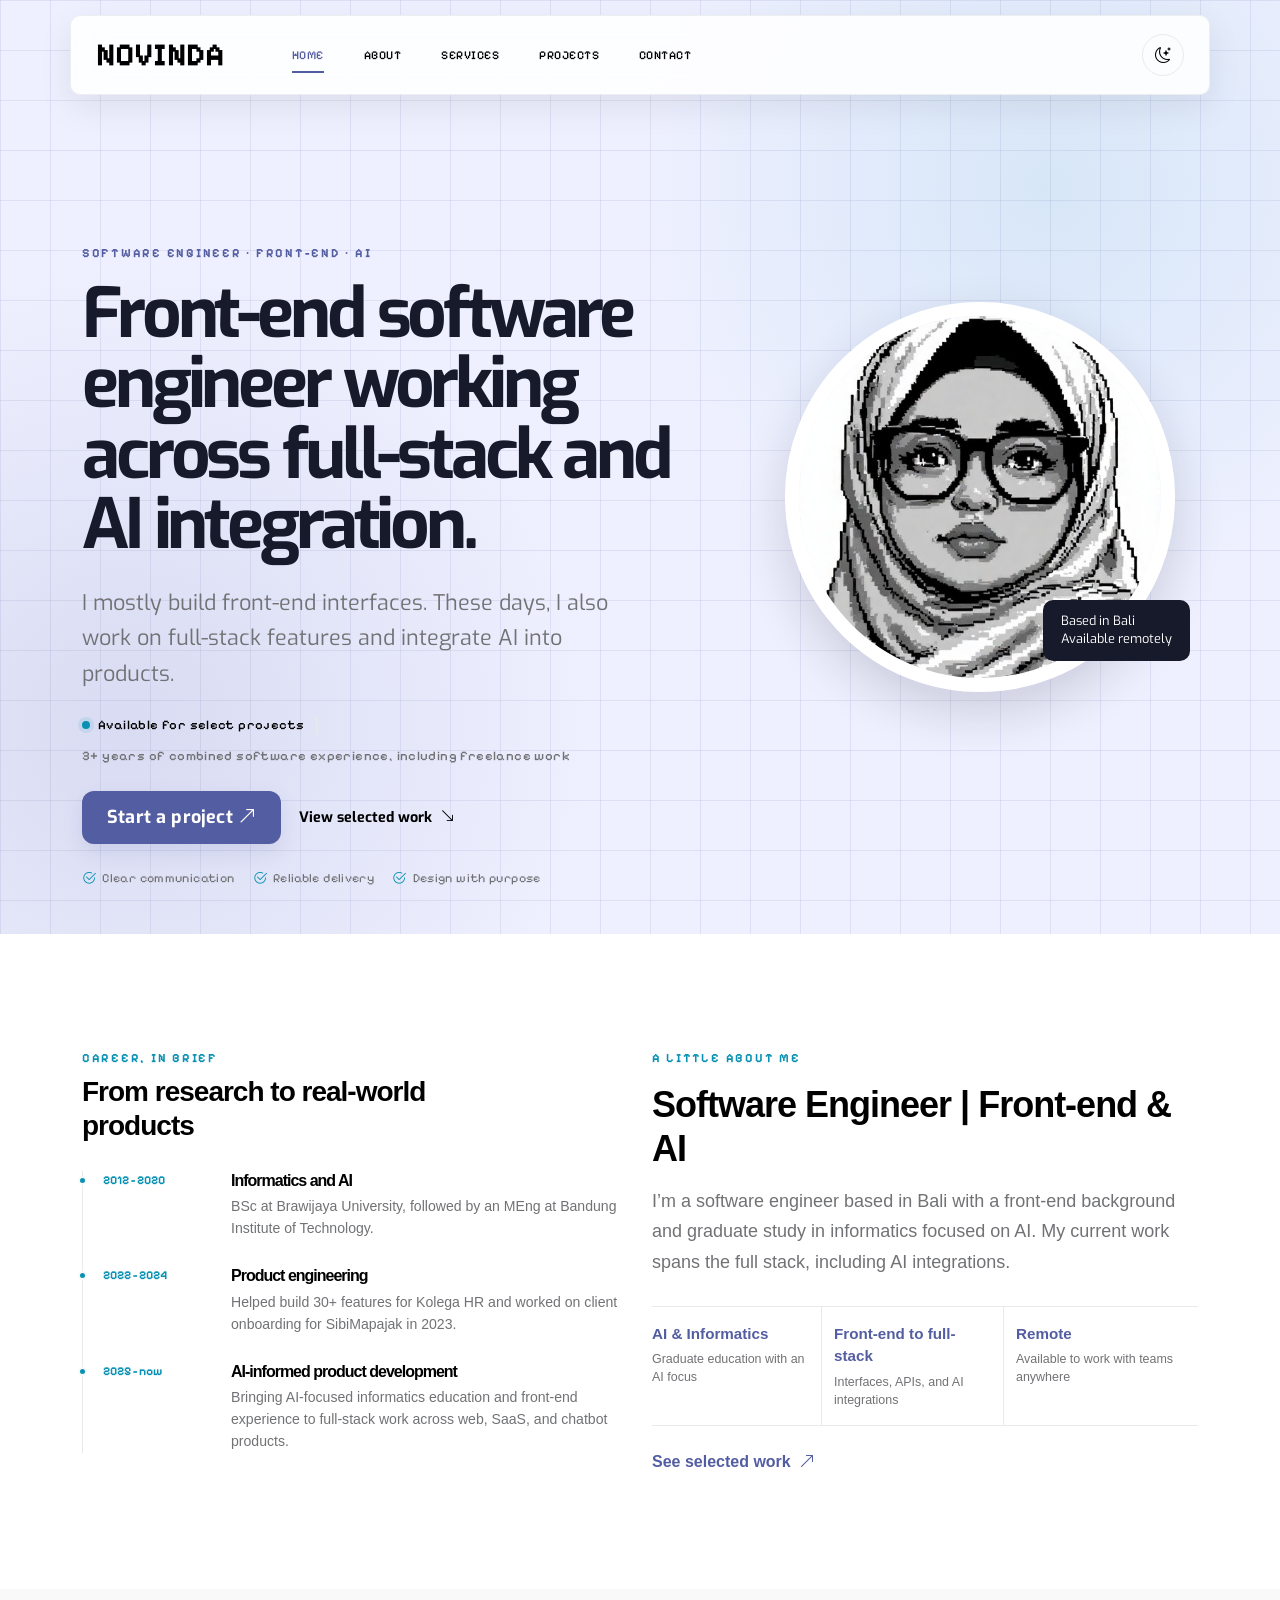
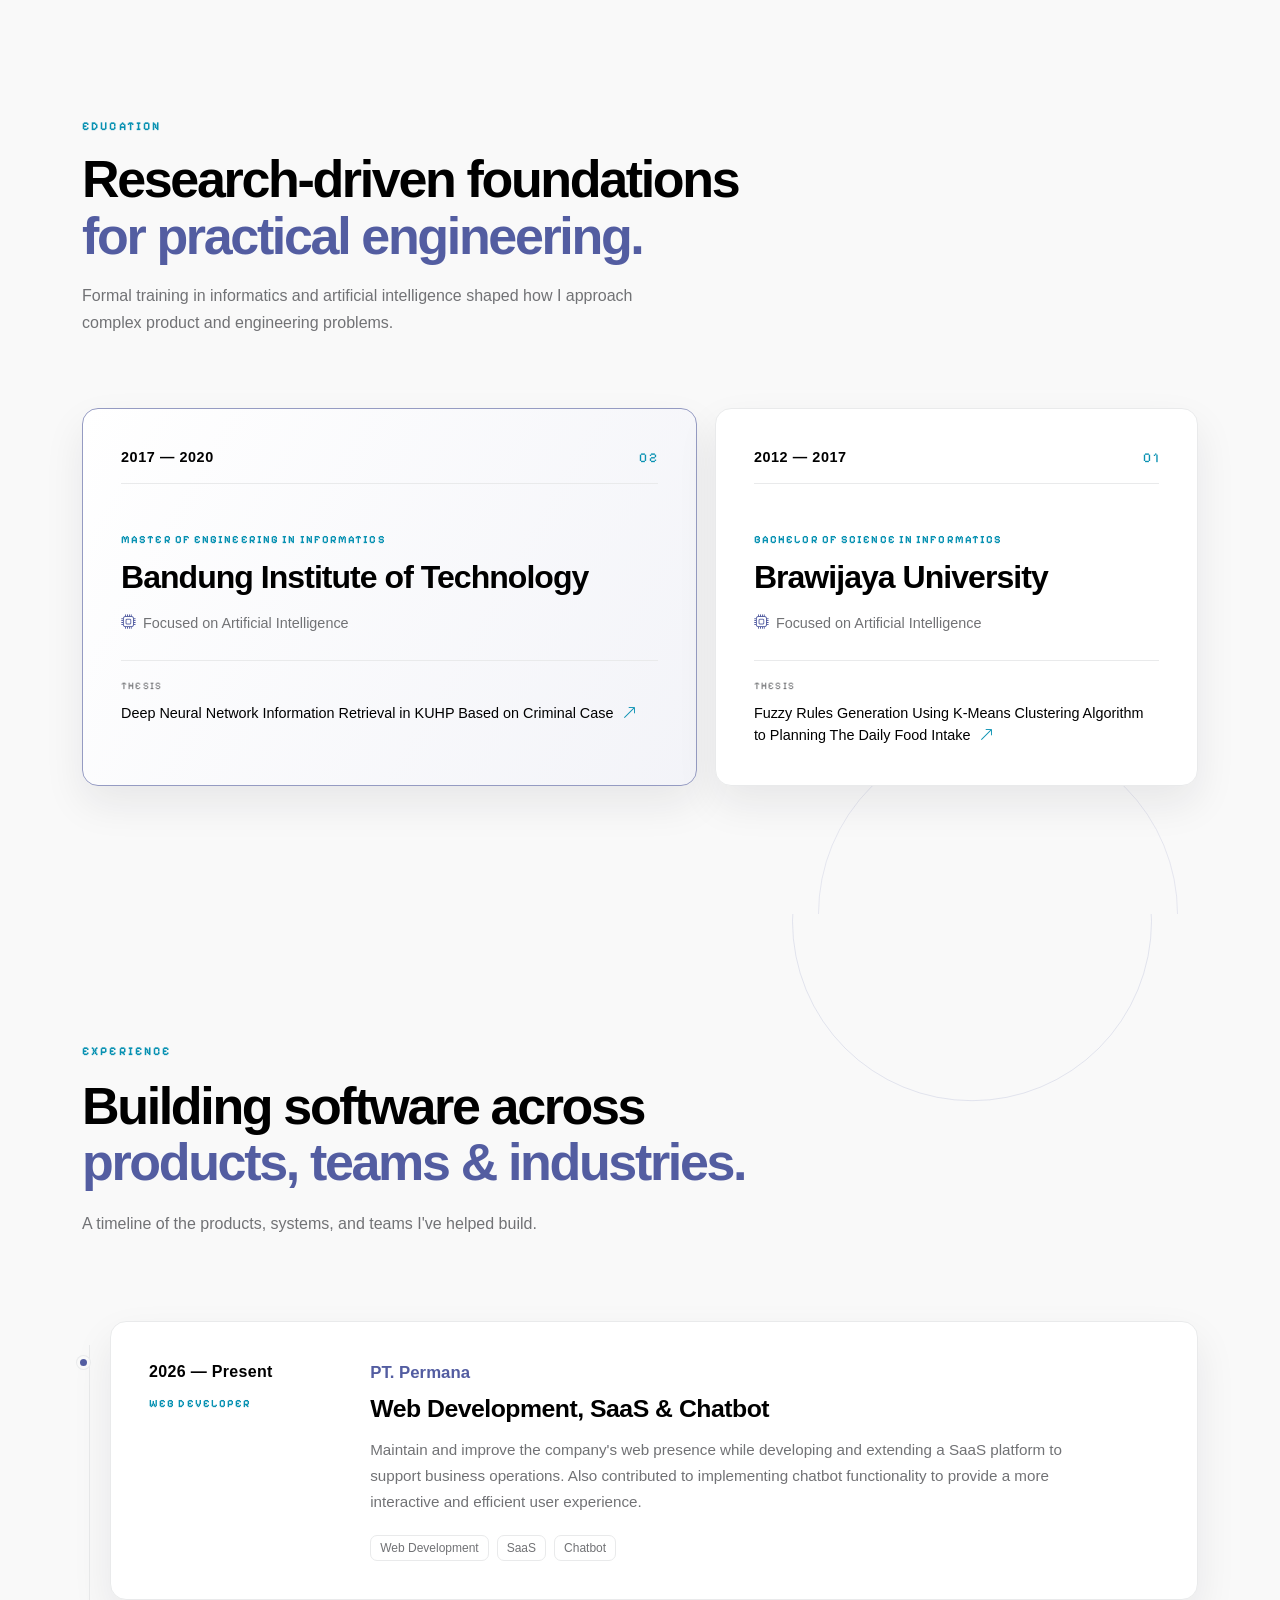
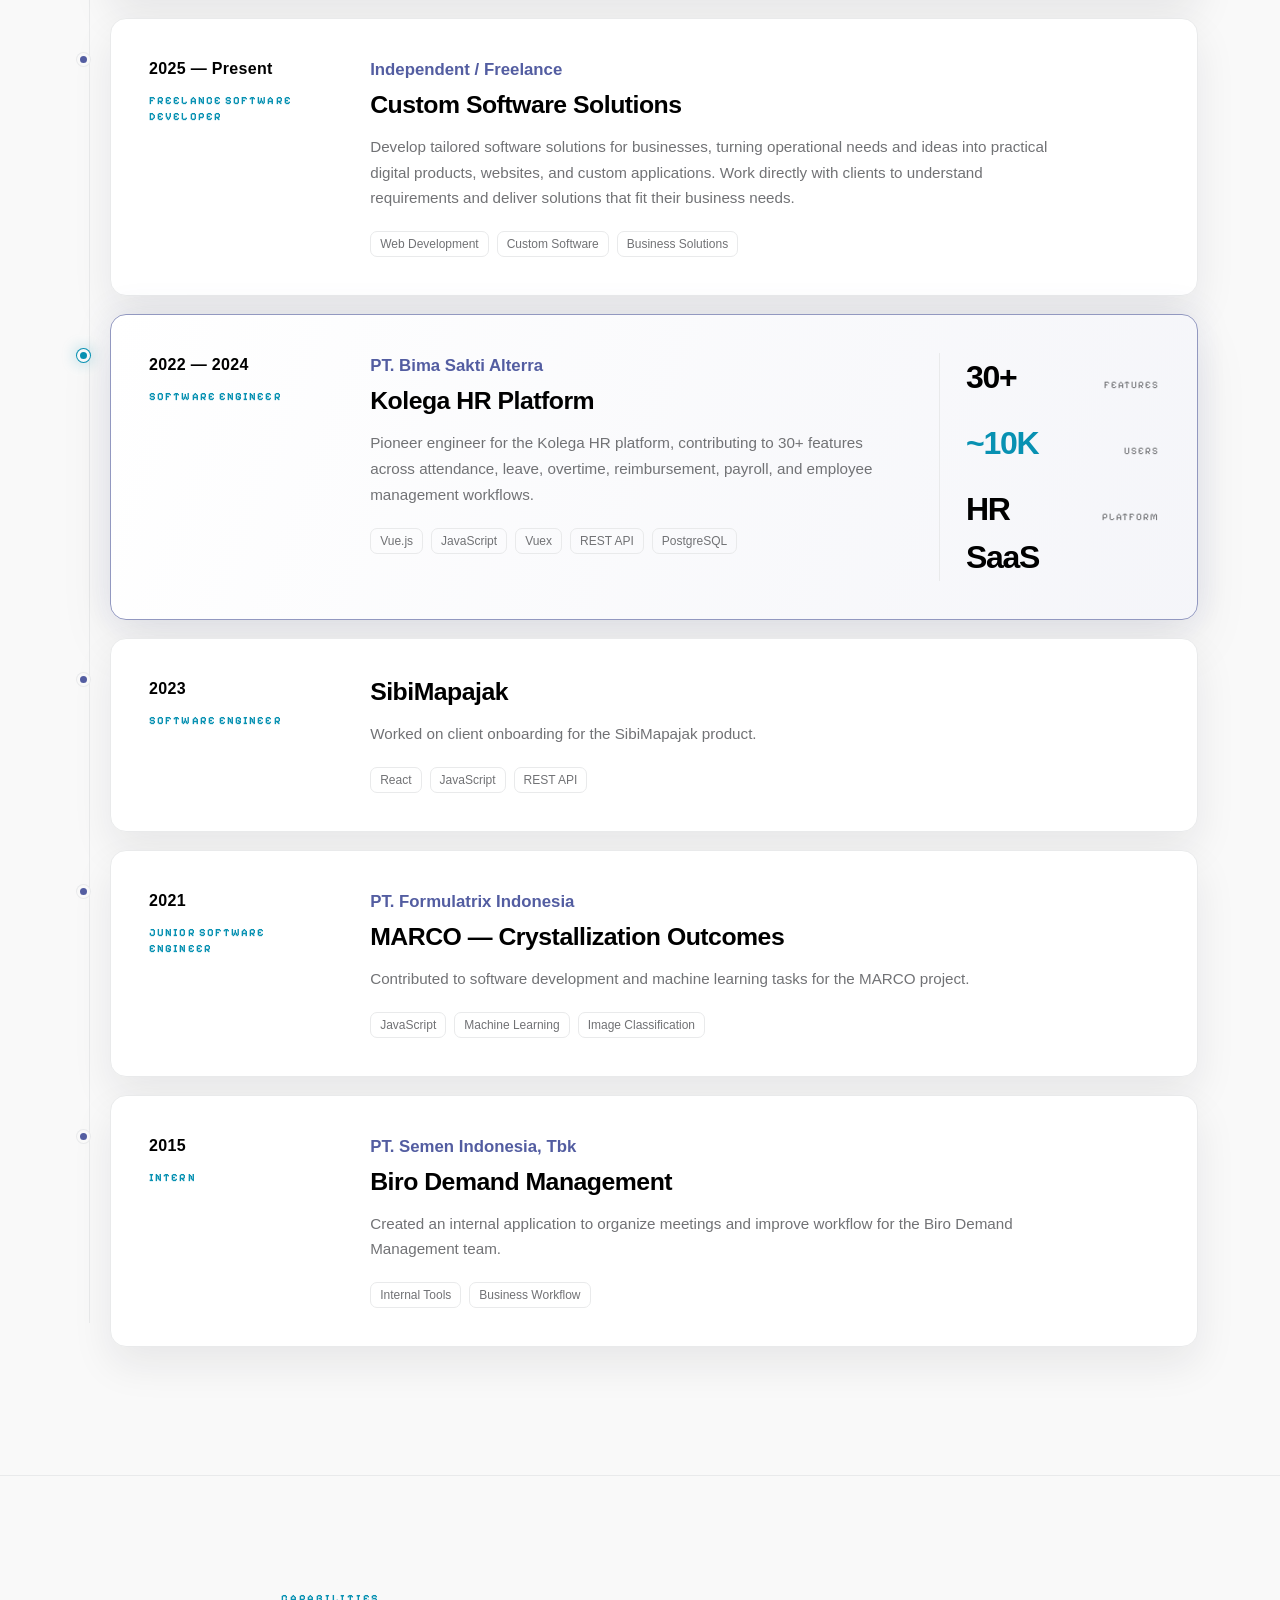
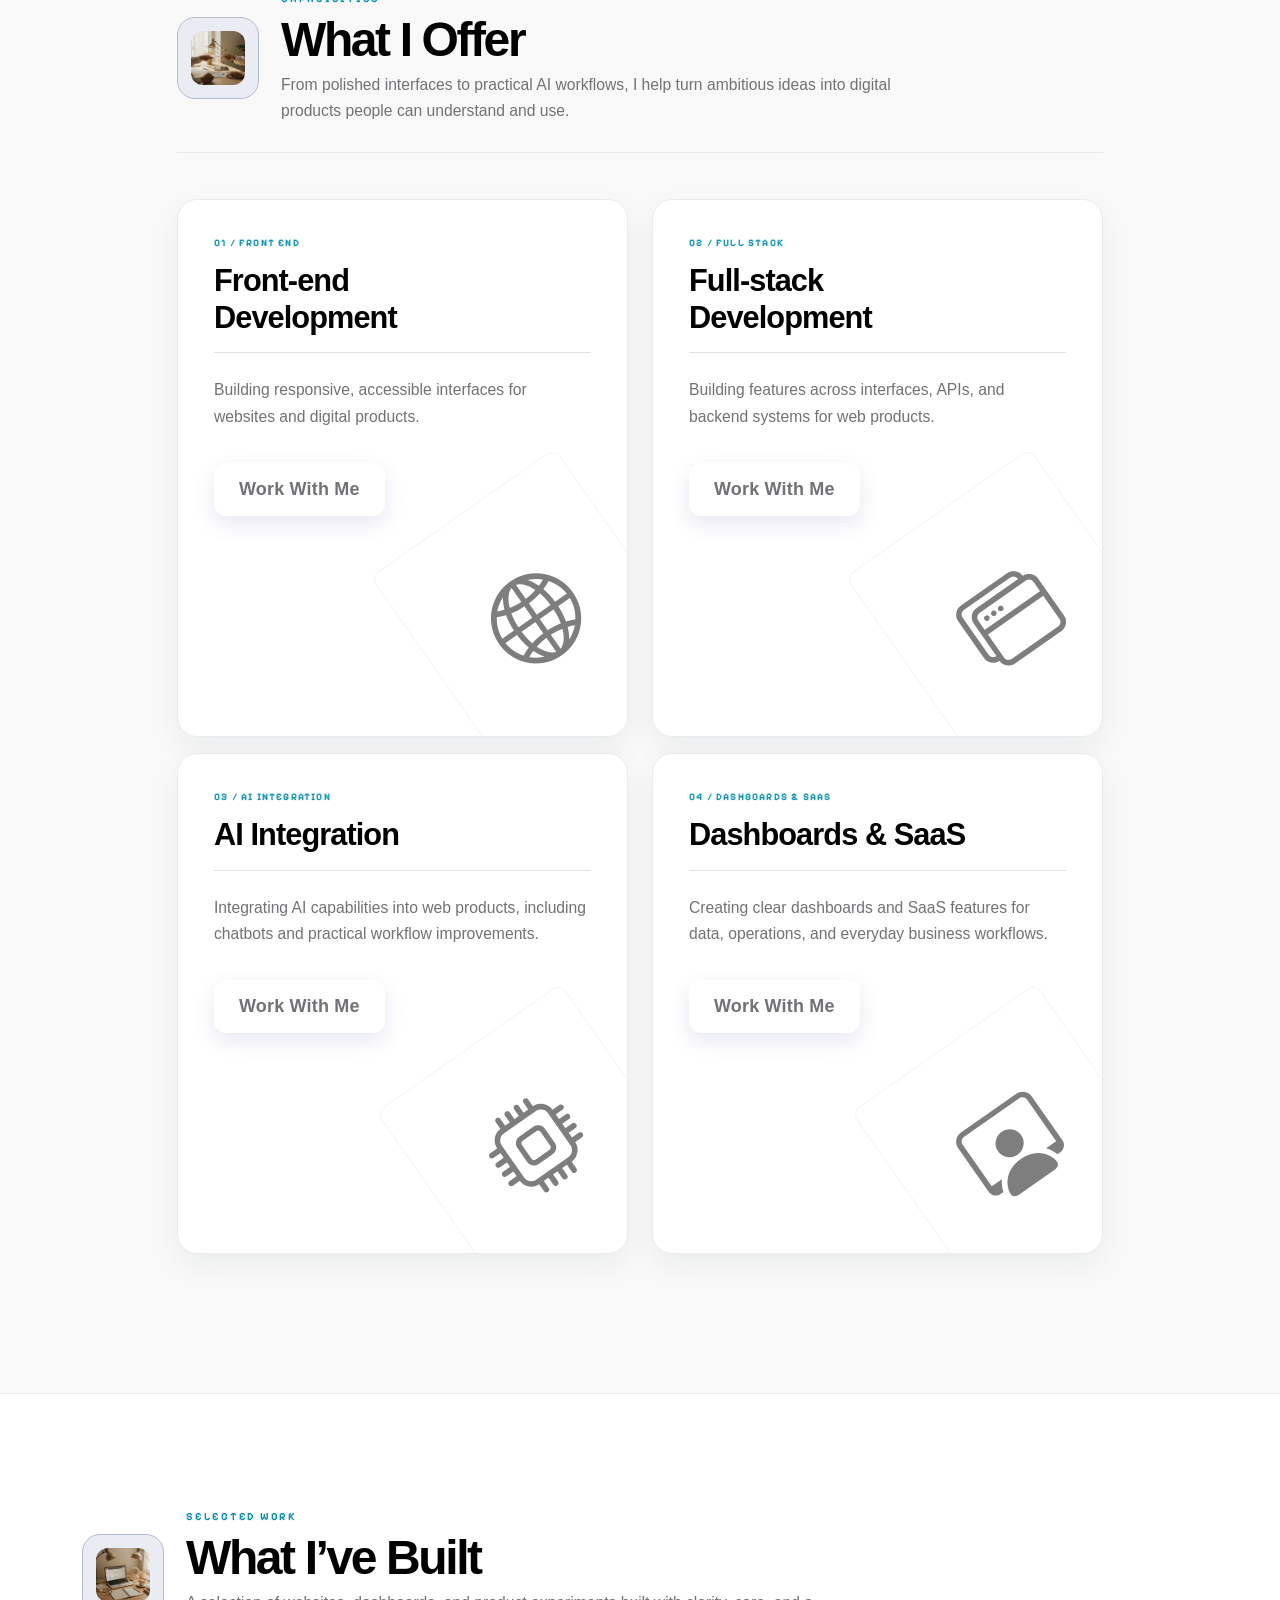
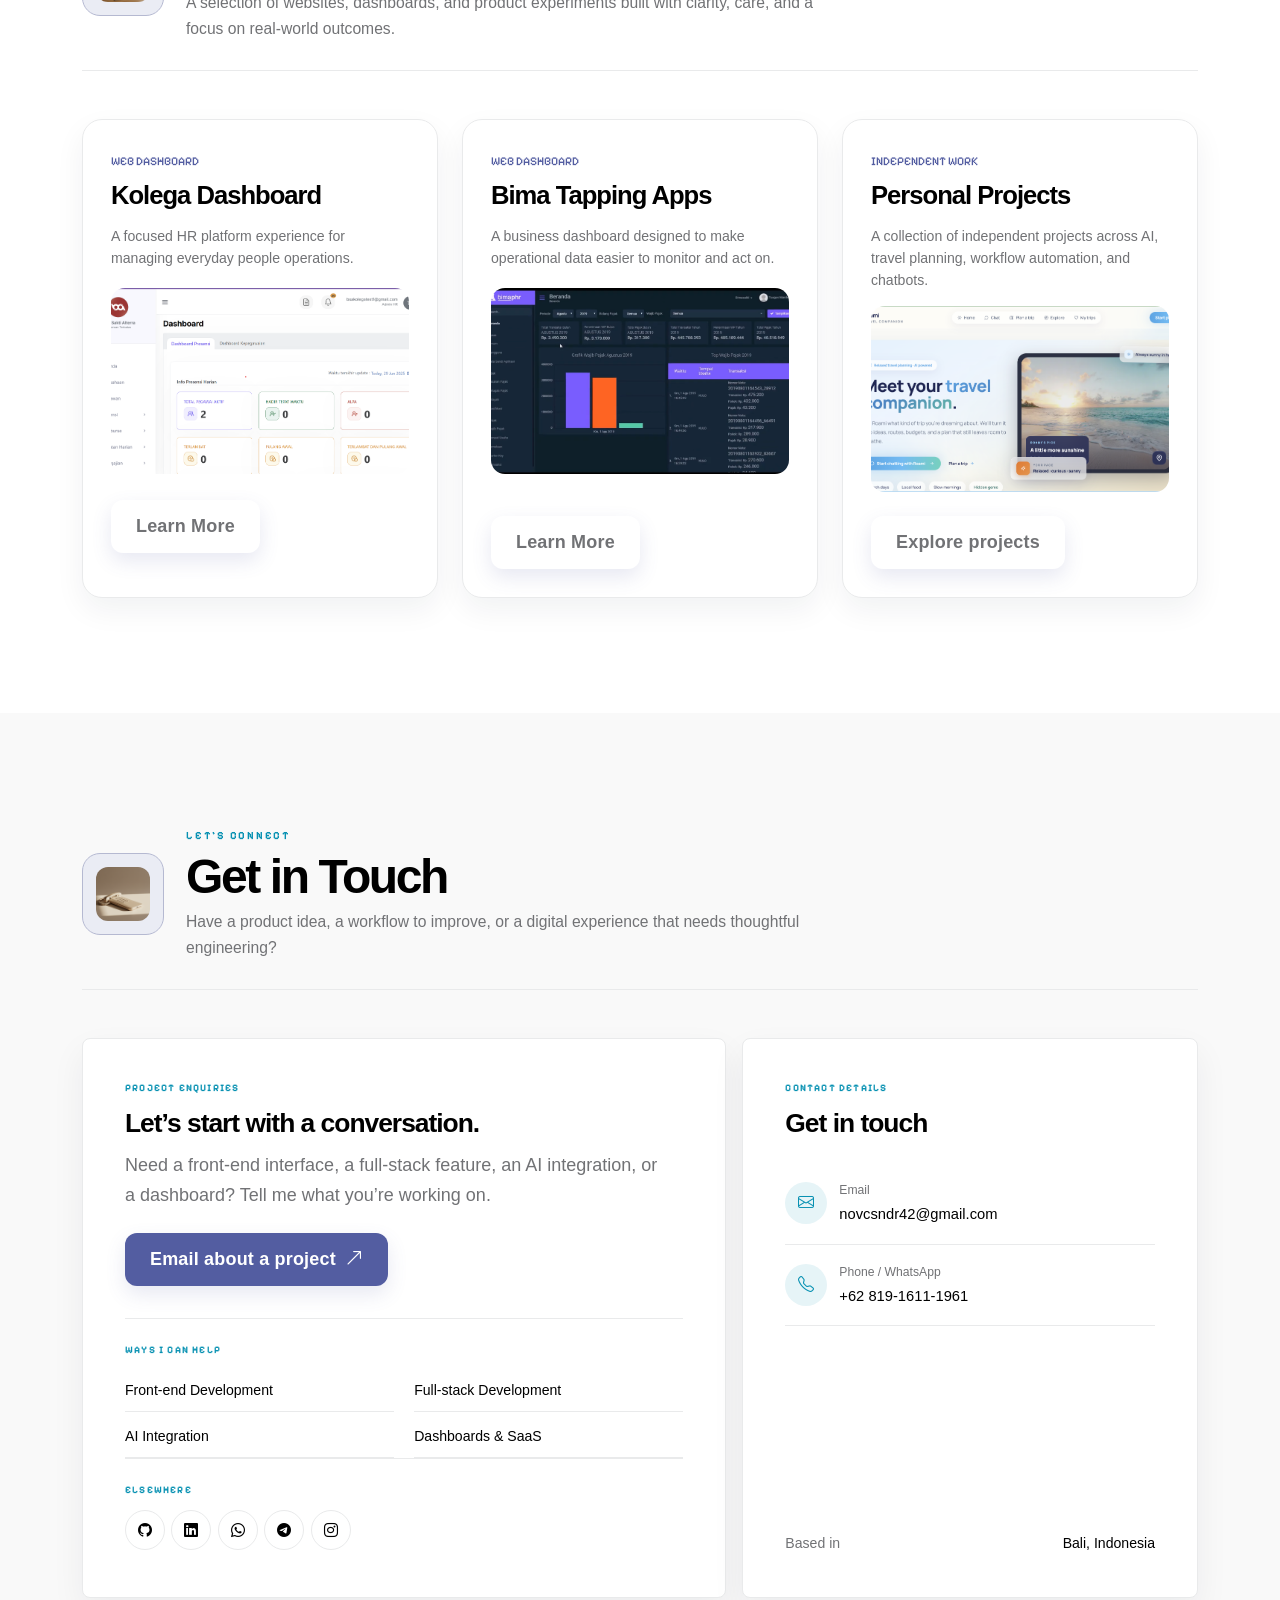
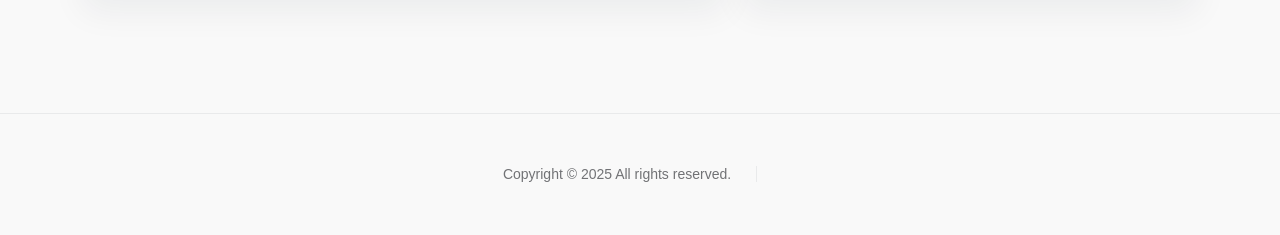
==== commit 08ef9143: "update portofolio with updated information" ====
--- a/index.html
+++ b/index.html
@@ -100,14 +100,14 @@
                             <div class="hero-text">
                                 <p class="hero-kicker mb-3">Software engineer · Front-end · AI</p>
                                 <div class="hero-title-wrap mb-4">
-                                    <h1 class="hero-title mb-0">Thoughtful digital products, built to move your business forward.</h1>
-                                </div>
-
-                                <p class="hero-description mb-4">I’m Novinda, a software engineer who combines elegant interface design with dependable engineering for websites, dashboards, and AI-powered tools.</p>
+                                    <h1 class="hero-title mb-0">Front-end software engineer working across full-stack and AI integration.</h1>
+                                </div>
+
+                                <p class="hero-description mb-4">I mostly build front-end interfaces. These days, I also work on full-stack features and integrate AI into products.</p>
                                 <div class="hero-meta pixel-text mb-4">
                                     <span class="hero-status"><span class="hero-status-dot"></span>Available for select projects</span>
                                     <span class="hero-meta-divider" aria-hidden="true"></span>
-                                    <span>3+ years building software</span>
+                                    <span>3+ years of combined software experience, including freelance work</span>
                                 </div>
                                 <div class="hero-actions mb-4">
                                     <a class="custom-btn btn custom-link" href="#section_5">Start a project <i class="bi bi-arrow-up-right" aria-hidden="true"></i></a>
@@ -140,58 +140,60 @@
                     <div class="row">
 
                         <div class="col-lg-6 col-12">
-                            <div class="about-visual-panel">
-                                <div class="about-visual-top">
-                                    <span class="about-visual-label">WHO I AM</span>
-                                    <span class="about-visual-index">01 / 02</span>
-                                </div>
-                                <div class="about-visual-image image-container">
-                                    <img src="images/personal.png" class="avatar-image-extra" alt="Technology dashboard representing Novinda's software engineering work">
-                                    <div class="overlay-image">
-                                        <div class="text-information">
-                                            <span>Novinda Fiqih Caesandria</span>
-                                            <span>Bali · Available remote</span>
-                                        </div>
-                                    </div>
-                                </div>
-                                <div class="about-visual-bottom">
-                                    <span><i class="bi bi-circle-fill" aria-hidden="true"></i> Open to meaningful work</span>
-                                    <span class="about-visual-location">BALI, INDONESIA</span>
-                                </div>
+                            <div class="about-journey" aria-label="Career and education highlights">
+                                <p class="about-eyebrow mb-2">Career, in brief</p>
+                                <h3 class="about-journey-title">From research to real-world products</h3>
+                                <ol class="about-journey-list">
+                                    <li>
+                                        <span class="about-journey-period">2012 - 2020</span>
+                                        <div>
+                                            <h4>Informatics and AI</h4>
+                                            <p>BSc at Brawijaya University, followed by an MEng at Bandung Institute of Technology.</p>
+                                        </div>
+                                    </li>
+                                    <li>
+                                        <span class="about-journey-period">2022 - 2024</span>
+                                        <div>
+                                            <h4>Product engineering</h4>
+                                            <p>Helped build 30+ features for Kolega HR and worked on client onboarding for SibiMapajak in 2023.</p>
+                                        </div>
+                                    </li>
+                                    <li>
+                                        <span class="about-journey-period">2025 - now</span>
+                                        <div>
+                                            <h4>AI-informed product development</h4>
+                                            <p>Bringing AI-focused informatics education and front-end experience to full-stack work across web, SaaS, and chatbot products.</p>
+                                        </div>
+                                    </li>
+                                </ol>
                             </div>
                         
                         </div>
 
-                        <div class="col-lg-6 col-12 mt-5 mt-lg-0">
+                        <div class="col-lg-6 col-12 mt-4 mt-lg-0">
                             <div class="about-thumb">
 
-                                <p class="about-eyebrow mb-2">Profile</p>
-                                <h3 class="pt-2 mb-3">Software engineer with a product mindset</h3>
-                                <p class="about-role-line"><span></span>PRODUCT ENGINEERING / FRONT-END SYSTEMS</p>
-
-                                <p class="about-summary">I build clear, reliable digital products across front-end development, dashboards, and AI-powered tools. My work combines thoughtful interface design with practical engineering that helps people get things done.</p>
-
-                                <div class="about-highlights" aria-label="Professional highlights">
+                                <p class="about-eyebrow mb-2">A little about me</p>
+                                <h3 class="pt-2 mb-3">Software Engineer | Front-end &amp; AI</h3>
+
+                                <p class="about-summary">I’m a software engineer based in Bali with a front-end background and graduate study in informatics focused on AI. My current work spans the full stack, including AI integrations.</p>
+
+                                <div class="about-highlights" aria-label="Profile details">
                                     <div class="about-highlight">
-                                        <strong>3+</strong>
-                                        <span>Years building software</span>
+                                        <strong>AI &amp; Informatics</strong>
+                                        <span>Graduate education with an AI focus</span>
                                     </div>
                                     <div class="about-highlight">
-                                        <strong>Front-end</strong>
-                                        <span>Interfaces and dashboards</span>
+                                        <strong>Front-end to full-stack</strong>
+                                        <span>Interfaces, APIs, and AI integrations</span>
                                     </div>
                                     <div class="about-highlight">
-                                        <strong>Remote-ready</strong>
-                                        <span>Open to meaningful work</span>
-                                    </div>
-                                </div>
-
-                                <div class="about-note">
-                                    <i class="bi bi-quote" aria-hidden="true"></i>
-                                    <p>Good software should feel considered: clear for the people using it, dependable for the teams maintaining it.</p>
-                                </div>
-
-                                <a class="about-link" href="#section_4">Explore selected work <i class="bi bi-arrow-up-right" aria-hidden="true"></i></a>
+                                        <strong>Remote</strong>
+                                        <span>Available to work with teams anywhere</span>
+                                    </div>
+                                </div>
+
+                                <a class="about-link" href="#section_4">See selected work <i class="bi bi-arrow-up-right" aria-hidden="true"></i></a>
                             </div>
                         </div>
 
@@ -381,13 +383,30 @@
                         <article class="experience-card">
                             <div class="experience-marker" aria-hidden="true"></div>
                             <div class="experience-aside">
+                                <p class="experience-date">2023</p>
+                                <p class="experience-role">SOFTWARE ENGINEER</p>
+                            </div>
+                            <div class="experience-main">
+                                <h3>SibiMapajak</h3>
+                                <p class="experience-description">Worked on client onboarding for the SibiMapajak product.</p>
+                                <div class="experience-chips" aria-label="Technologies used">
+                                    <span>React</span>
+                                    <span>JavaScript</span>
+                                    <span>REST API</span>
+                                </div>
+                            </div>
+                        </article>
+
+                        <article class="experience-card">
+                            <div class="experience-marker" aria-hidden="true"></div>
+                            <div class="experience-aside">
                                 <p class="experience-date">2021</p>
                                 <p class="experience-role">JUNIOR SOFTWARE ENGINEER</p>
                             </div>
                             <div class="experience-main">
                                 <p class="experience-company">PT. Formulatrix Indonesia</p>
                                 <h3>MARCO — Crystallization Outcomes</h3>
-                                <p class="experience-description">Developed an internal application for test submission and assessment, and contributed to an image classification model for the MARCO project.</p>
+                                <p class="experience-description">Contributed to software development and machine learning tasks for the MARCO project.</p>
                                 <div class="experience-chips" aria-label="Technologies used">
                                     <span>JavaScript</span>
                                     <span>Machine Learning</span>
@@ -437,12 +456,12 @@
                                 <div class="col-lg-6 col-12">
                                     <div class="services-thumb services-thumb-up">
                                         <div class="d-flex flex-wrap align-items-center border-bottom mb-4 pb-3">
-                                            <span class="service-kicker">01 / BUILD</span>
-                                            <h3 class="mb-0">Web Development</h3>
-
-                                        </div>
-
-                                        <p>Building fast, responsive websites that make your brand feel credible and easy to choose.</p>
+                                            <span class="service-kicker">01 / FRONT END</span>
+                                            <h3 class="mb-0">Front-end Development</h3>
+
+                                        </div>
+
+                                        <p>Building responsive, accessible interfaces for websites and digital products.</p>
 
                                         <a href="#section_5" class="custom-btn custom-border-btn btn mt-3">Work With Me</a>
 
@@ -455,12 +474,12 @@
                                 <div class="col-lg-6 col-12">
                                     <div class="services-thumb services-thumb-up">
                                         <div class="d-flex flex-wrap align-items-center border-bottom mb-4 pb-3">
-                                            <span class="service-kicker">02 / INTERFACE</span>
-                                            <h3 class="mb-0">UI/UX Coding</h3>
-
-                                        </div>
-
-                                        <p>Translating design into clean, accessible interfaces that feel natural on every screen.</p>
+                                            <span class="service-kicker">02 / FULL STACK</span>
+                                            <h3 class="mb-0">Full-stack Development</h3>
+
+                                        </div>
+
+                                        <p>Building features across interfaces, APIs, and backend systems for web products.</p>
 
                                         <a href="#section_5" class="custom-btn custom-border-btn btn mt-3">Work With Me</a>
 
@@ -473,11 +492,11 @@
                                 <div class="col-lg-6 col-12 mt-3">
                                     <div class="services-thumb">
                                         <div class="d-flex flex-wrap align-items-center border-bottom mb-4 pb-3">
-                                            <span class="service-kicker">03 / INTELLIGENCE</span>
-                                            <h3 class="mb-0">AI & Data Projects</h3>
-                                        </div>
-
-                                        <p>Building practical AI workflows and useful visualizations that turn data into decisions.</p>
+                                            <span class="service-kicker">03 / AI INTEGRATION</span>
+                                            <h3 class="mb-0">AI Integration</h3>
+                                        </div>
+
+                                        <p>Integrating AI capabilities into web products, including chatbots and practical workflow improvements.</p>
 
                                         <a href="#section_5" class="custom-btn custom-border-btn btn mt-3">Work With Me</a>
 
@@ -490,12 +509,12 @@
                                 <div class="col-lg-6 col-12 mt-3">
                                     <div class="services-thumb ">
                                         <div class="d-flex flex-wrap align-items-center border-bottom mb-4 pb-3">
-                                            <span class="service-kicker">04 / PARTNERSHIP</span>
-                                            <h3 class="mb-0">Freelance Consulting</h3>
-
-                                        </div>
-
-                                        <p>Helping you shape the right product direction and move from idea to a solid foundation.</p>
+                                            <span class="service-kicker">04 / DASHBOARDS &amp; SAAS</span>
+                                            <h3 class="mb-0">Dashboards &amp; SaaS</h3>
+
+                                        </div>
+
+                                        <p>Creating clear dashboards and SaaS features for data, operations, and everyday business workflows.</p>
 
                                         <a href="#section_5" class="custom-btn custom-border-btn btn mt-3">Work With Me</a>
 
@@ -565,14 +584,14 @@
                         <div class="col-lg-4 col-md-6 col-12">
                             <div class="projects-thumb">
                                 <div class="projects-info">
-                                    <small class="projects-tag">Other Applications</small>
-
-                                    <h3 class="projects-title">Personal Project</h3>
-
-                                    <p class="projects-description">An independent product experiment exploring thoughtful, useful digital experiences.</p>
-                                </div>
-                                    <img src="images/lamira.jpg" class="projects-image img-fluid" alt="Lamira personal project interface">
-                                    <a href="works.html" class="custom-btn custom-border-btn btn mt-3">Learn More</a>
+                                    <small class="projects-tag">Independent work</small>
+
+                                    <h3 class="projects-title">Personal Projects</h3>
+
+                                    <p class="projects-description">A collection of independent projects across AI, travel planning, workflow automation, and chatbots.</p>
+                                </div>
+                                    <img src="images/projects/roami-landing.png" class="projects-image img-fluid" alt="Roami travel planner, one of Novinda's personal projects">
+                                    <a href="works.html#ai-implementations" class="custom-btn custom-border-btn btn mt-3">Explore projects</a>
                             </div>
                         </div>
 
@@ -598,66 +617,58 @@
                             </div>
                             </div>
                             <div class="clearfix"></div>
-                            <div class="row ">
-                            <div class="col pe-lg-0">
-                                <div class="contact-info contact-info-border-start d-flex flex-column">
-                                    <strong class="site-footer-title d-block mb-3">Services</strong>
-
-                                    <ul class="footer-menu">
-                                        <li class="footer-menu-item"><a href="#section_3" class="footer-menu-link">Web Development</a></li>
-
-                                        <li class="footer-menu-item"><a href="#section_3" class="footer-menu-link">UI/UX Coding</a></li>
-
-                                        <li class="footer-menu-item"><a href="#section_3" class="footer-menu-link">AI & Data Project</a></li>
-
-                                        <li class="footer-menu-item"><a href="#section_3" class="footer-menu-link">Freelance Consulting</a></li>
-                                    </ul>
-
-                                    <strong class="site-footer-title d-block mt-4 mb-3">Let's Connect</strong>
-
-                                    <ul class="social-icon">
-                                        <li class="social-icon-item"><a href="https://github.com/novindafc?tab=overview&from=2024-12-01&to=2024-12-31" class="social-icon-link bi-github" target="_blank"></a></li>
-
-                                        <li class="social-icon-item"><a href="https://www.linkedin.com/in/novinda-fiqih-caesandria-376714152" class="social-icon-link bi-linkedin" target="_blank"></a></li>
-
-                                        <li class="social-icon-item"><a href="https://api.whatsapp.com/send/?phone=6281916111961&text&type=phone_number&app_absent=0" class="social-icon-link bi-whatsapp" target="_blank"></a></li>
-
-                                        <li class="social-icon-item"><a href="https://t.me/novcsndr" class="social-icon-link bi-telegram" target="_blank"></a></li>
-
-                                        <li class="social-icon-item"><a href="https://www.instagram.com/novcsndr_" class="social-icon-link bi-instagram" target="_blank"></a></li>
-                                    </ul>
-
-                                    <strong class="site-footer-title d-block mt-4 mb-3">Start a project</strong>
-
-                                    <p class="mb-0">Have an idea, a product to improve, or a workflow to simplify? I’m available for thoughtful collaborations and new projects.</p>
-                                </div>
-                            </div>
-
-                            <div class="col ps-lg-0">
-                                <div class="contact-info d-flex flex-column">
-                                    <strong class="site-footer-title d-block mb-3">About</strong>
-
-                                    <p class="mb-2">
-                                        I help teams turn early ideas and complex requirements into polished, useful digital products.
-                              </p>
-
-                                    <strong class="site-footer-title d-block mt-4 mb-3">Email</strong>
-
-                                    <p>
-                                        <a href="mailto:novcsndr42@gmail.com">
-                                            novcsndr42@gmail.com
+                            <div class="row g-3 contact-grid">
+                                <div class="col-lg-7">
+                                    <div class="contact-info contact-panel">
+                                        <p class="contact-eyebrow">PROJECT ENQUIRIES</p>
+                                        <h3 class="contact-panel-heading">Let’s start with a conversation.</h3>
+                                        <p class="contact-panel-copy">Need a front-end interface, a full-stack feature, an AI integration, or a dashboard? Tell me what you’re working on.</p>
+                                        <a class="custom-btn btn contact-cta" href="mailto:novcsndr42@gmail.com?subject=Project%20inquiry">Email about a project <i class="bi bi-arrow-up-right" aria-hidden="true"></i></a>
+
+                                        <div class="contact-services">
+                                            <p class="contact-eyebrow">WAYS I CAN HELP</p>
+                                            <ul class="contact-service-list">
+                                                <li><a href="#section_3">Front-end Development</a></li>
+                                                <li><a href="#section_3">Full-stack Development</a></li>
+                                                <li><a href="#section_3">AI Integration</a></li>
+                                                <li><a href="#section_3">Dashboards &amp; SaaS</a></li>
+                                            </ul>
+                                        </div>
+
+                                        <div class="contact-social">
+                                            <p class="contact-eyebrow">ELSEWHERE</p>
+                                            <ul class="social-icon">
+                                                <li class="social-icon-item"><a href="https://github.com/novindafc?tab=overview&from=2024-12-01&to=2024-12-31" class="social-icon-link bi-github" aria-label="GitHub" title="GitHub" target="_blank" rel="noopener"></a></li>
+                                                <li class="social-icon-item"><a href="https://www.linkedin.com/in/novinda-fiqih-caesandria-376714152" class="social-icon-link bi-linkedin" aria-label="LinkedIn" title="LinkedIn" target="_blank" rel="noopener"></a></li>
+                                                <li class="social-icon-item"><a href="https://api.whatsapp.com/send/?phone=6281916111961&text&type=phone_number&app_absent=0" class="social-icon-link bi-whatsapp" aria-label="WhatsApp" title="WhatsApp" target="_blank" rel="noopener"></a></li>
+                                                <li class="social-icon-item"><a href="https://t.me/novcsndr" class="social-icon-link bi-telegram" aria-label="Telegram" title="Telegram" target="_blank" rel="noopener"></a></li>
+                                                <li class="social-icon-item"><a href="https://www.instagram.com/novcsndr_" class="social-icon-link bi-instagram" aria-label="Instagram" title="Instagram" target="_blank" rel="noopener"></a></li>
+                                            </ul>
+                                        </div>
+                                    </div>
+                                </div>
+
+                                <div class="col-lg-5">
+                                    <div class="contact-info contact-panel contact-details">
+                                        <p class="contact-eyebrow">CONTACT DETAILS</p>
+                                        <h3 class="contact-panel-heading">Get in touch</h3>
+
+                                        <a class="contact-method" href="mailto:novcsndr42@gmail.com">
+                                            <span class="contact-method-icon"><i class="bi bi-envelope" aria-hidden="true"></i></span>
+                                            <span class="contact-method-copy"><small>Email</small><strong>novcsndr42@gmail.com</strong></span>
                                         </a>
-                                    </p>
-
-                                    <strong class="site-footer-title d-block mt-4 mb-3">Call</strong>
-
-                                    <p class="mb-0">
-                                        <a href="tel: +6281916111961">
-                                            +6281-916-111-961
+
+                                        <a class="contact-method" href="tel:+6281916111961">
+                                            <span class="contact-method-icon"><i class="bi bi-telephone" aria-hidden="true"></i></span>
+                                            <span class="contact-method-copy"><small>Phone / WhatsApp</small><strong>+62 819-1611-1961</strong></span>
                                         </a>
-                                    </p>
-                                </div>
-                            </div>
+
+                                        <div class="contact-location">
+                                            <span>Based in</span>
+                                            <strong>Bali, Indonesia</strong>
+                                        </div>
+                                    </div>
+                                </div>
                             </div>
                         
                     </div>
--- a/css/custom-styles.css
+++ b/css/custom-styles.css
@@ -828,115 +828,70 @@
   border-radius: var(--border-radius-medium);
 }
 
-.about-visual-panel {
+.about-journey-title {
+  max-width: 440px;
+  margin: 0 0 28px;
+  color: var(--dark-color);
+  font-size: 1.75rem;
+  line-height: 1.2;
+}
+
+.about-journey-list {
+  margin: 0;
+  padding: 0 0 0 20px;
+  border-left: 1px solid var(--border-color);
+  list-style: none;
+}
+
+.about-journey-list li {
   position: relative;
-  padding: clamp(18px, 3vw, 28px);
-  background: var(--white-color);
-  border: 1px solid var(--border-color);
-  border-radius: 18px;
-  box-shadow: 0 18px 42px rgba(23, 26, 43, .08);
-}
-
-.about-visual-top,
-.about-visual-bottom {
-  display: flex;
-  align-items: center;
-  justify-content: space-between;
+  display: grid;
+  grid-template-columns: 112px minmax(0, 1fr);
   gap: 16px;
-}
-
-.about-visual-top {
-  margin-bottom: 18px;
-}
-
-.about-visual-label,
-.about-visual-index,
-.about-visual-location {
+  padding: 0 0 26px;
+}
+
+.about-journey-list li:last-child {
+  padding-bottom: 0;
+}
+
+.about-journey-list li::before {
+  position: absolute;
+  top: 5px;
+  left: -25px;
+  width: 9px;
+  height: 9px;
+  background: var(--secondary-color);
+  border: 2px solid var(--section-bg-color);
+  border-radius: 50%;
+  content: "";
+}
+
+.about-journey-period {
+  color: var(--secondary-color);
   font-family: var(--display-font-family);
-  font-size: 10px;
+  font-size: .75rem;
   font-weight: var(--font-weight-bold);
-  letter-spacing: .12em;
-}
-
-.about-visual-label {
-  color: var(--secondary-color);
-}
-
-.about-visual-index,
-.about-visual-location {
+  white-space: nowrap;
+}
+
+.about-journey-list h4 {
+  margin: 0 0 5px;
+  color: var(--dark-color);
+  font-size: 1rem;
+  line-height: 1.3;
+}
+
+.about-journey-list p {
+  margin: 0;
   color: var(--p-color);
-}
-
-.about-visual-image {
-  width: 100%;
-  overflow: hidden;
-  border-radius: 14px;
-}
-
-.about-visual-image .avatar-image-extra {
-  width: 100%;
-  max-width: none;
-  aspect-ratio: 1.12;
-  border-radius: 14px !important;
-}
-
-.about-visual-image .overlay-image {
-  width: 100%;
-  height: 100%;
-  border-radius: 14px !important;
-}
-
-.about-visual-image .text-information {
-  display: grid;
-  gap: 7px;
-  width: max-content;
-  max-width: 90%;
-  font-family: var(--body-font-family);
-  font-size: .9rem;
-  line-height: 1.4;
-}
-
-.about-visual-image .text-information span:last-child {
-  color: color-mix(in srgb, var(--white-color) 72%, transparent);
-  font-size: .78rem;
-}
-
-.about-visual-bottom {
-  padding-top: 18px;
-}
-
-.about-visual-bottom > span:first-child {
-  display: inline-flex;
-  align-items: center;
-  gap: 7px;
-  color: var(--dark-color);
-  font-size: .78rem;
-  font-weight: var(--font-weight-bold);
-}
-
-.about-visual-bottom i {
-  color: var(--secondary-color);
-  font-size: .5rem;
+  font-size: .88rem;
+  line-height: 1.55;
 }
 
 .about-thumb {
   position: relative;
-  padding: clamp(26px, 4vw, 46px);
-  background: var(--white-color);
-  border: 1px solid var(--border-color);
-  border-radius: 18px;
-  box-shadow: 0 18px 42px rgba(23, 26, 43, .08);
-}
-
-.about-thumb::before {
-  position: absolute;
-  top: 26px;
-  bottom: 26px;
-  left: 0;
-  width: 3px;
-  border-radius: 0 4px 4px 0;
-  background: var(--secondary-color);
-  content: "";
+  padding: 0;
 }
 
 .about-eyebrow {
@@ -953,61 +908,22 @@
   line-height: 1.7;
 }
 
-.about-role-line {
-  display: flex;
-  align-items: center;
-  gap: 9px;
-  margin: 0 0 22px;
-  color: var(--secondary-color);
-  font-family: var(--display-font-family);
-  font-size: 10px;
-  font-weight: var(--font-weight-bold);
-  letter-spacing: .1em;
-}
-
-.about-role-line span {
-  width: 22px;
-  height: 1px;
-  background: var(--secondary-color);
-}
-
 .about-highlights {
   display: grid;
   grid-template-columns: repeat(3, minmax(0, 1fr));
-  gap: 12px;
-  margin: 28px 0;
-}
-
-.about-note {
-  display: flex;
-  gap: 12px;
-  align-items: flex-start;
-  margin: 26px 0 24px;
-  padding: 16px 18px;
-  background: color-mix(in srgb, var(--primary-color) 8%, var(--white-color));
-  border: 1px solid color-mix(in srgb, var(--primary-color) 22%, var(--border-color));
-  border-radius: 10px;
-}
-
-.about-note i {
-  flex: 0 0 auto;
-  color: var(--secondary-color);
-  font-size: 1.2rem;
-}
-
-.about-note p {
-  margin: 0;
-  color: var(--dark-color);
-  font-size: .88rem;
-  line-height: 1.6;
+  margin: 28px 0 24px;
+  border-top: 1px solid var(--border-color);
+  border-bottom: 1px solid var(--border-color);
 }
 
 .about-highlight {
-  min-height: 104px;
-  padding: 16px;
-  background: var(--section-bg-color);
-  border: 1px solid var(--border-color);
-  border-radius: var(--border-radius-small);
+  min-width: 0;
+  padding: 16px 12px 16px 0;
+}
+
+.about-highlight:not(:last-child) {
+  margin-right: 12px;
+  border-right: 1px solid var(--border-color);
 }
 
 .about-highlight strong,
@@ -1016,14 +932,14 @@
 }
 
 .about-highlight strong {
-  margin-bottom: 8px;
+  margin-bottom: 6px;
   color: var(--primary-color);
-  font-size: 1rem;
+  font-size: .95rem;
 }
 
 .about-highlight span {
   color: var(--p-color);
-  font-size: 0.78rem;
+  font-size: .78rem;
   line-height: 1.4;
 }
 
@@ -1601,6 +1517,10 @@
 }
 
 @media screen and (max-width: 575px) {
+  .about.section-padding {
+    padding-top: 112px;
+  }
+
   .navbar .container {
     margin-right: 12px;
     margin-left: 12px;
@@ -1613,6 +1533,36 @@
 
   .about-highlights {
     grid-template-columns: 1fr;
+  }
+
+  .about-journey-list li {
+    grid-template-columns: 1fr;
+    gap: 5px;
+    padding-bottom: 20px;
+  }
+
+  .about-highlight {
+    display: flex;
+    align-items: baseline;
+    justify-content: space-between;
+    gap: 16px;
+    padding: 12px 0;
+  }
+
+  .about-highlight:not(:last-child) {
+    margin-right: 0;
+    border-right: 0;
+    border-bottom: 1px solid var(--border-color);
+  }
+
+  .about-highlight strong {
+    margin-bottom: 0;
+    flex: 0 0 auto;
+  }
+
+  .about-highlight span {
+    max-width: 62%;
+    text-align: right;
   }
 }
 
@@ -2325,6 +2275,40 @@
   border-radius: 14px;
 }
 
+.project-screenshot-pair {
+  display: grid;
+  grid-template-columns: repeat(2, minmax(0, 1fr));
+  gap: 12px;
+}
+
+.project-screenshot-pair .projects-image {
+  aspect-ratio: 4 / 3;
+  object-position: top;
+}
+
+.project-preview-caption {
+  margin: 7px 0 12px;
+  color: var(--p-color);
+  font-size: .75rem;
+}
+
+.project-tech-stack {
+  margin: 0 0 14px;
+  color: var(--p-color);
+  font-size: .78rem;
+}
+
+.project-tech-stack strong {
+  margin-right: 6px;
+  color: var(--dark-color);
+}
+
+@media screen and (max-width: 575px) {
+  .project-screenshot-pair {
+    grid-template-columns: 1fr;
+  }
+}
+
 .projects-title {
   margin-top: 8px;
   margin-bottom: 16px;
@@ -2332,7 +2316,7 @@
 }
 
 .projects-thumb .projects-description {
-  margin: -4px 0 14px;
+  margin: 16px 0 14px;
   min-height: 48px;
   color: var(--p-color);
   font-size: .88rem;
@@ -2454,6 +2438,189 @@
 .contact-info {
   border: 1px solid var(--border-color);
   box-shadow: 0 14px 34px rgba(23, 26, 43, 0.06);
+}
+
+.contact-grid {
+  align-items: stretch;
+}
+
+.contact-info.contact-panel {
+  display: flex;
+  flex-direction: column;
+  height: 100%;
+  padding: clamp(26px, 3.5vw, 42px);
+  background: var(--white-color);
+  border: 1px solid var(--border-color);
+  border-radius: 8px;
+  box-shadow: 0 14px 34px rgba(23, 26, 43, .06);
+}
+
+.contact-eyebrow {
+  margin: 0 0 12px;
+  color: var(--secondary-color);
+  font-family: var(--display-font-family);
+  font-size: 10px;
+  font-weight: var(--font-weight-bold);
+  letter-spacing: .12em;
+}
+
+.contact-panel-heading {
+  margin: 0 0 12px;
+  color: var(--dark-color);
+  font-size: 1.65rem;
+  line-height: 1.2;
+}
+
+.contact-panel-copy {
+  max-width: 540px;
+  margin: 0;
+  color: var(--p-color);
+  line-height: 1.65;
+}
+
+.contact-cta {
+  display: inline-flex;
+  align-items: center;
+  align-self: flex-start;
+  gap: 9px;
+  margin-top: 22px;
+}
+
+.contact-services,
+.contact-social {
+  padding-top: 24px;
+  border-top: 1px solid var(--border-color);
+}
+
+.contact-services {
+  margin-top: 32px;
+}
+
+.contact-service-list {
+  display: grid;
+  grid-template-columns: repeat(2, minmax(0, 1fr));
+  gap: 4px 20px;
+  margin: 0;
+  padding: 0;
+  list-style: none;
+}
+
+.contact-service-list a {
+  display: flex;
+  align-items: center;
+  justify-content: space-between;
+  gap: 8px;
+  min-height: 42px;
+  padding: 8px 0;
+  color: var(--dark-color);
+  border-bottom: 1px solid var(--border-color);
+  font-size: .88rem;
+  font-weight: var(--font-weight-medium);
+  line-height: 1.35;
+}
+
+.contact-service-list a i {
+  flex: 0 0 auto;
+  color: var(--secondary-color);
+  font-size: .8rem;
+}
+
+.contact-service-list a:hover {
+  color: var(--secondary-color);
+}
+
+.contact-social {
+  margin-top: auto;
+  padding-top: 24px;
+}
+
+.contact-social .contact-eyebrow {
+  margin-bottom: 10px;
+}
+
+.contact-social .social-icon-link {
+  margin-left: 0;
+}
+
+.contact-details .contact-panel-heading {
+  margin-bottom: 24px;
+}
+
+.contact-method {
+  display: grid;
+  grid-template-columns: 42px minmax(0, 1fr) 16px;
+  align-items: center;
+  gap: 12px;
+  padding: 18px 0;
+  color: var(--dark-color);
+  border-bottom: 1px solid var(--border-color);
+}
+
+.contact-method:hover {
+  color: var(--secondary-color);
+}
+
+.contact-method-icon {
+  display: grid;
+  width: 42px;
+  height: 42px;
+  place-items: center;
+  color: var(--secondary-color);
+  background: color-mix(in srgb, var(--secondary-color) 10%, var(--white-color));
+  border-radius: 50%;
+}
+
+.contact-method-copy small,
+.contact-method-copy strong {
+  display: block;
+}
+
+.contact-method-copy small {
+  margin-bottom: 4px;
+  color: var(--p-color);
+  font-size: .76rem;
+}
+
+.contact-method-copy strong {
+  overflow-wrap: anywhere;
+  font-size: .92rem;
+  font-weight: var(--font-weight-medium);
+}
+
+.contact-location {
+  display: flex;
+  justify-content: space-between;
+  gap: 16px;
+  margin-top: auto;
+  padding-top: 22px;
+  color: var(--p-color);
+  font-size: .88rem;
+}
+
+.contact-location strong {
+  color: var(--dark-color);
+  font-weight: var(--font-weight-medium);
+}
+
+@media screen and (max-width: 575px) {
+  .contact-info.contact-panel {
+    padding: 26px 22px;
+  }
+
+  .contact-service-list {
+    grid-template-columns: 1fr;
+    gap: 0;
+  }
+
+  .contact-method {
+    grid-template-columns: 38px minmax(0, 1fr) 14px;
+    gap: 10px;
+  }
+
+  .contact-method-icon {
+    width: 38px;
+    height: 38px;
+  }
 }
 
 .footer-menu-link {
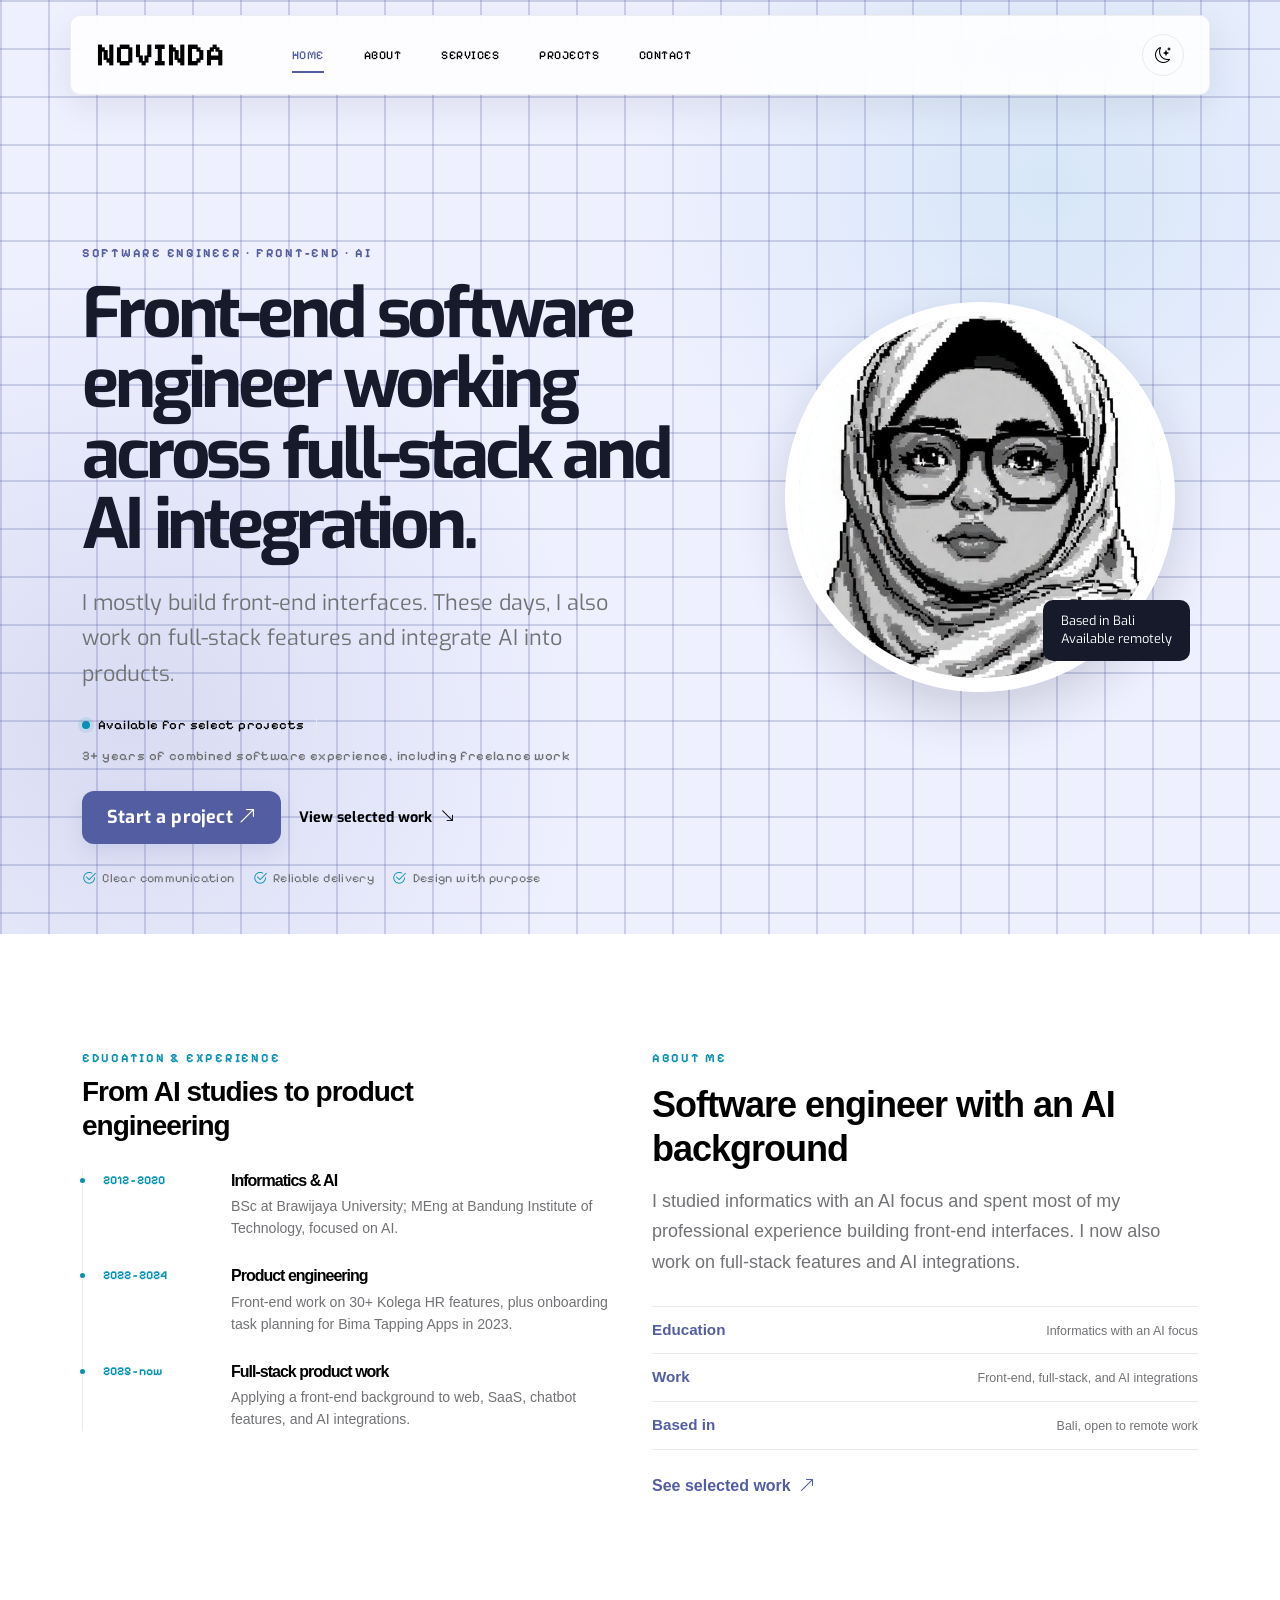
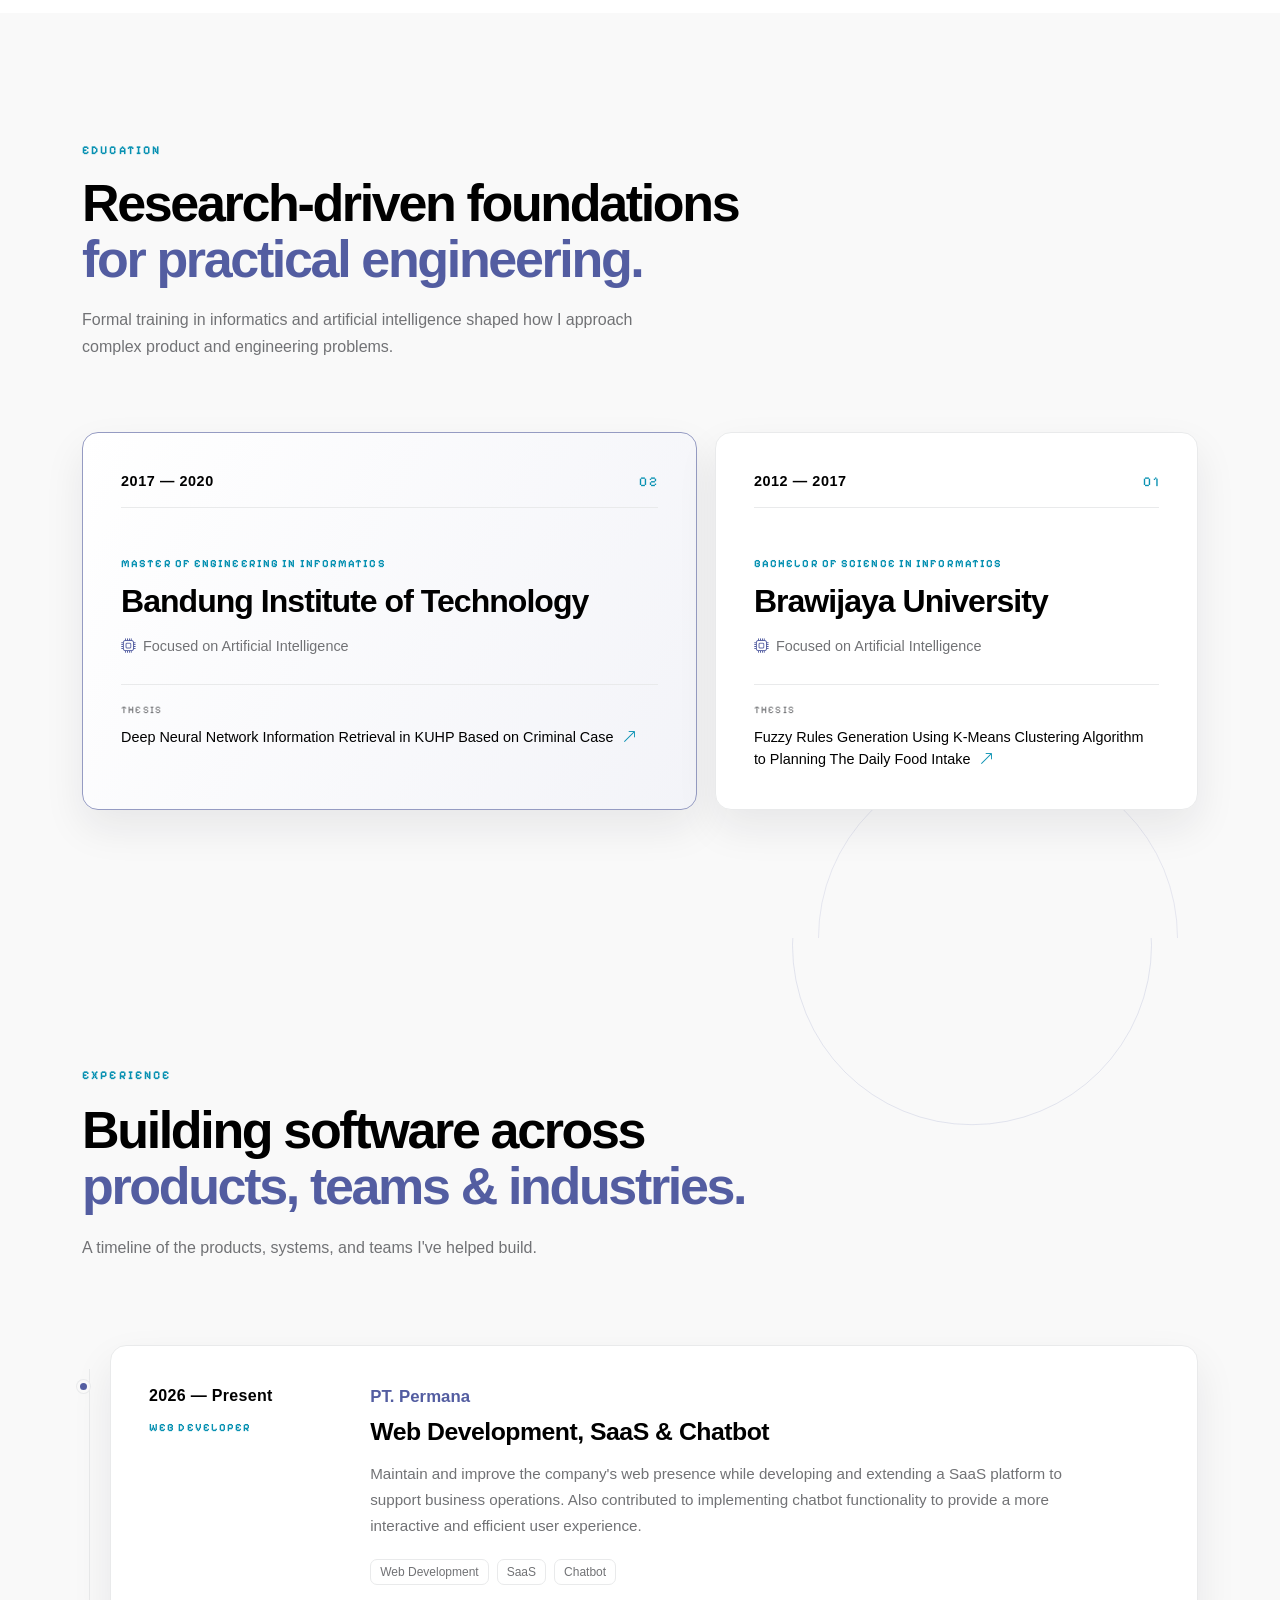
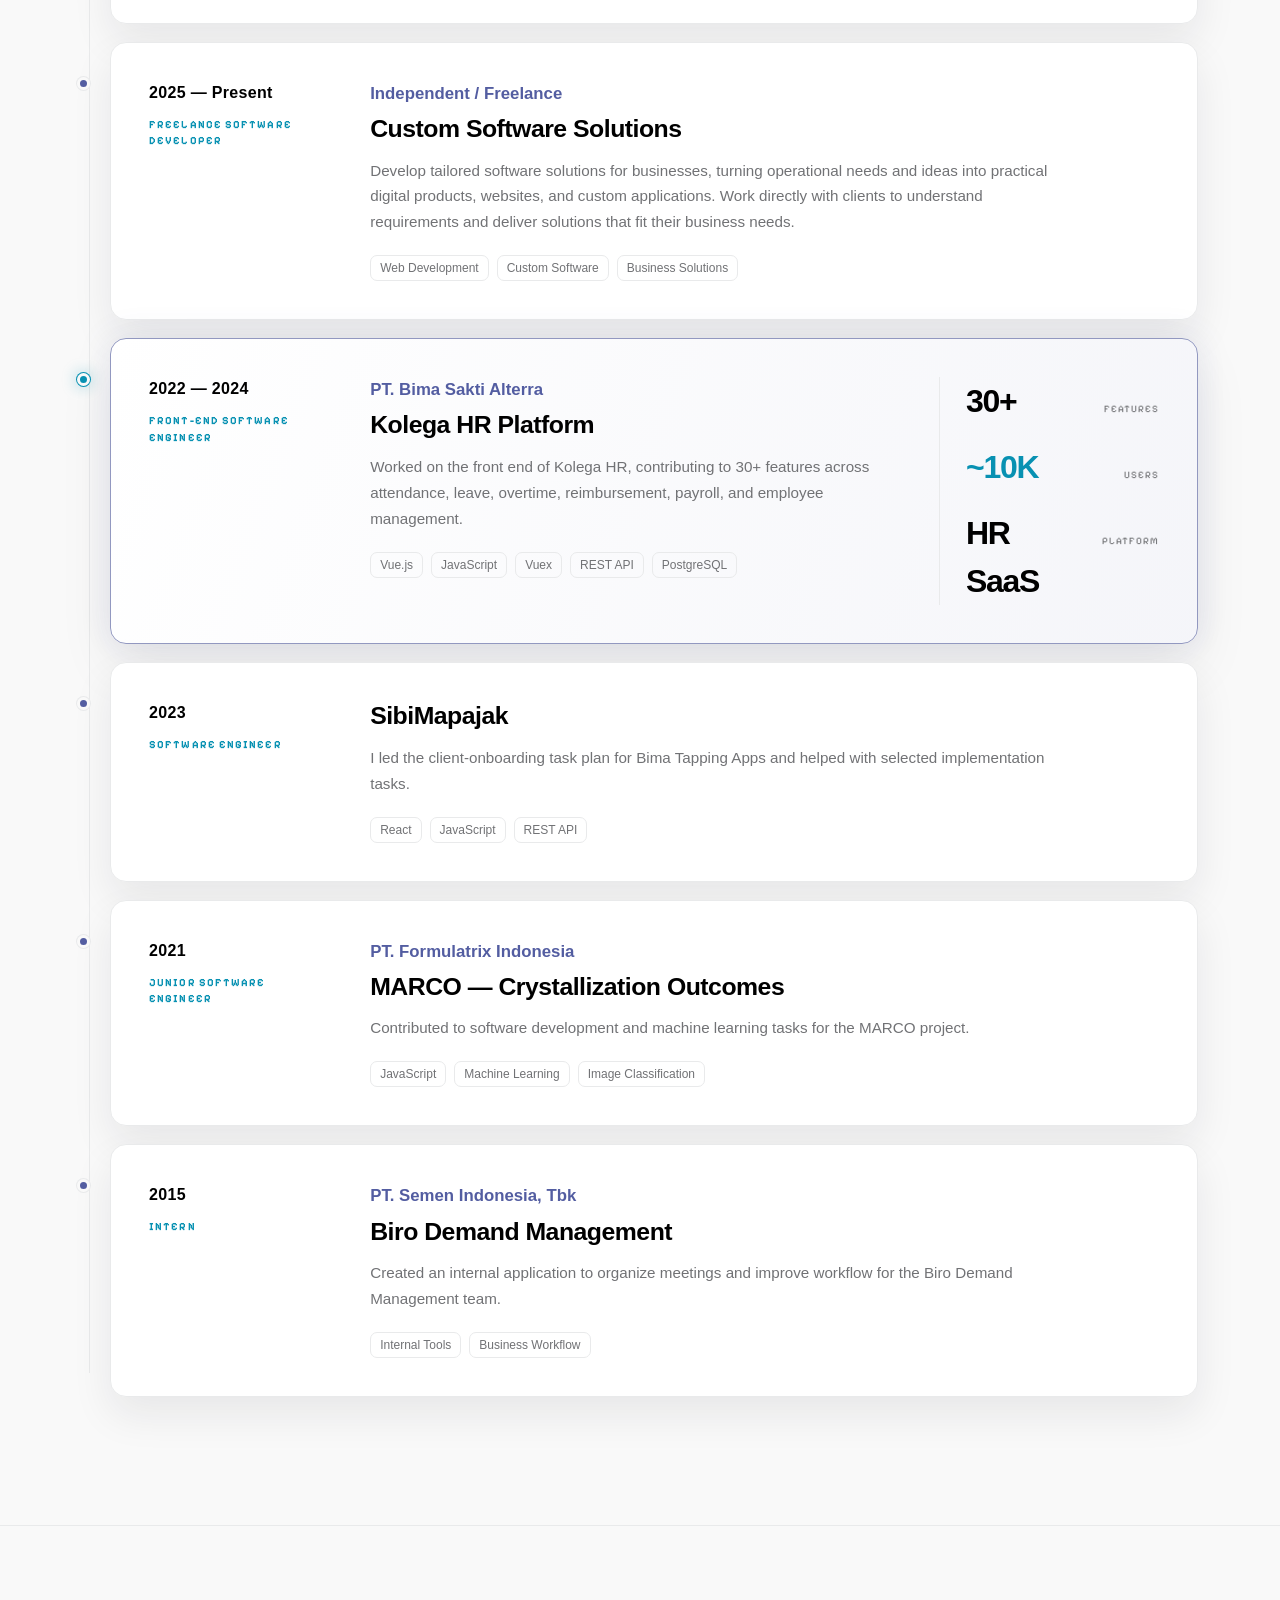
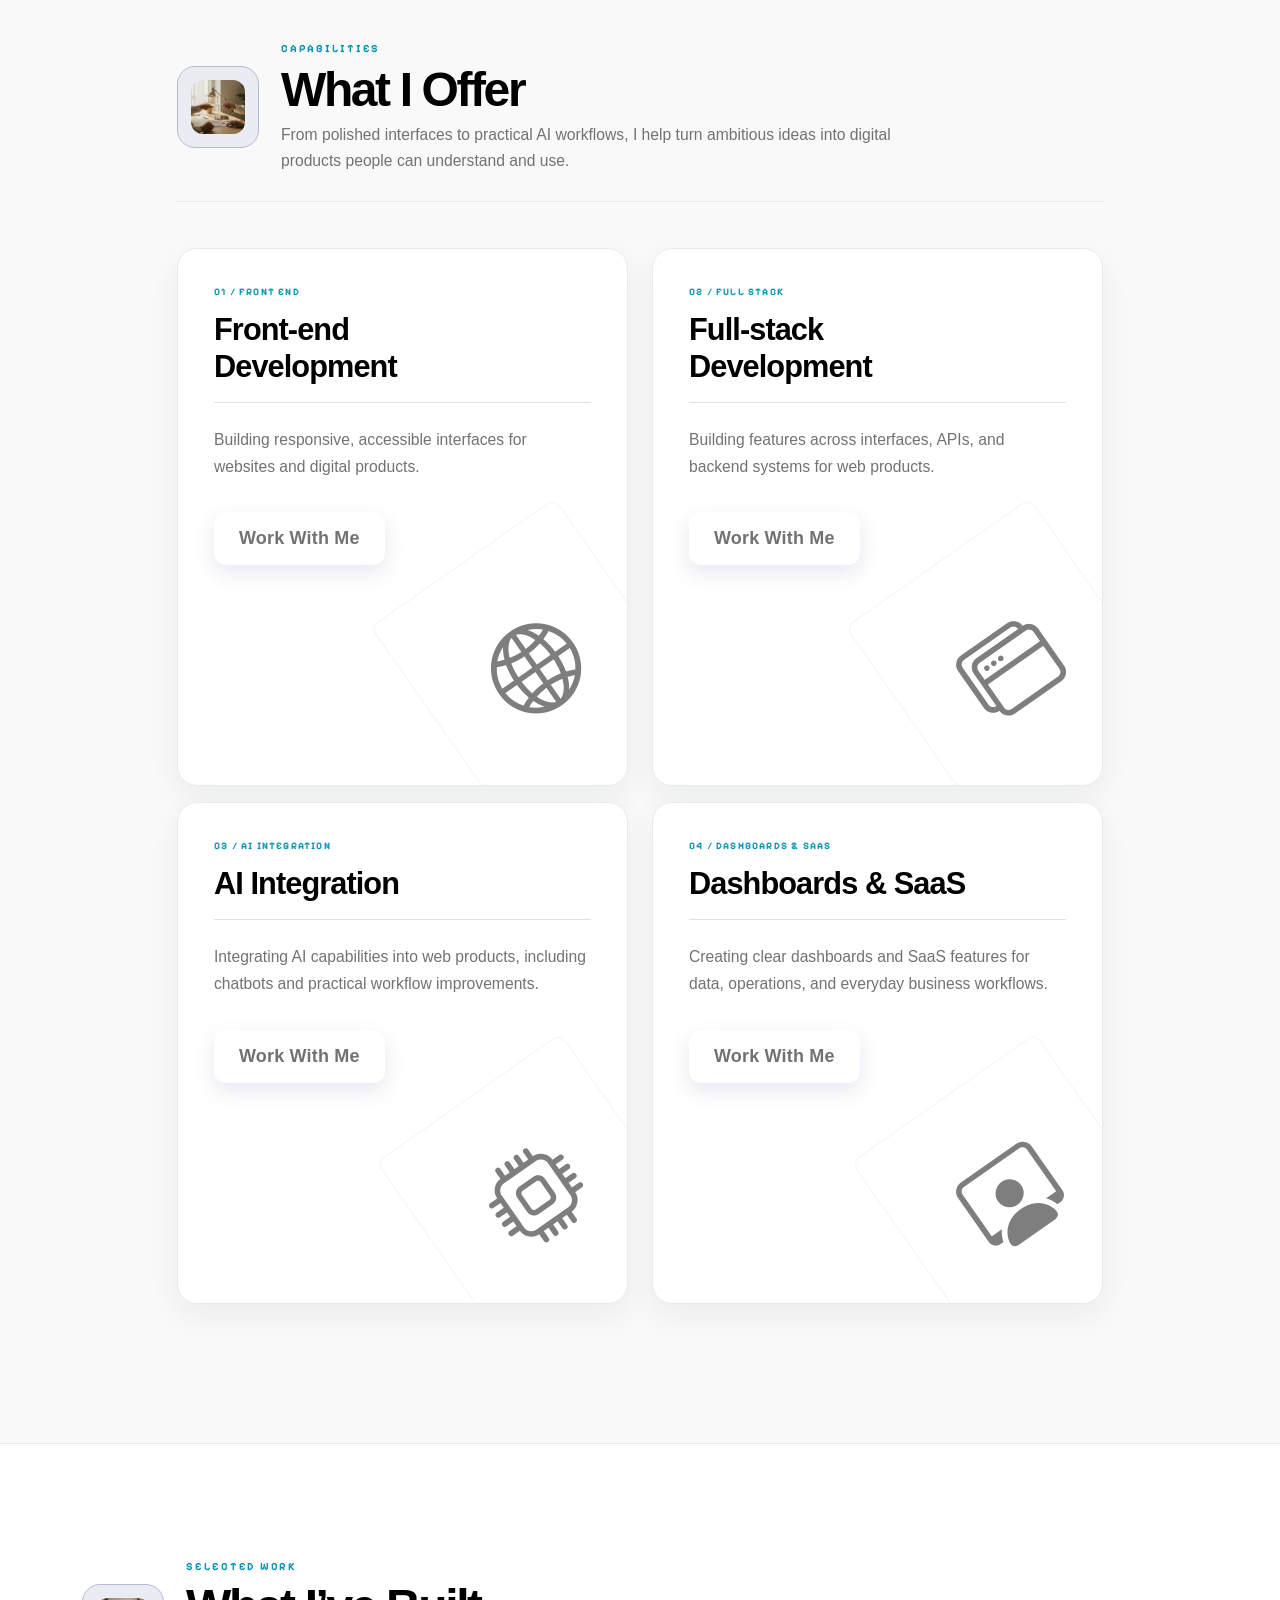
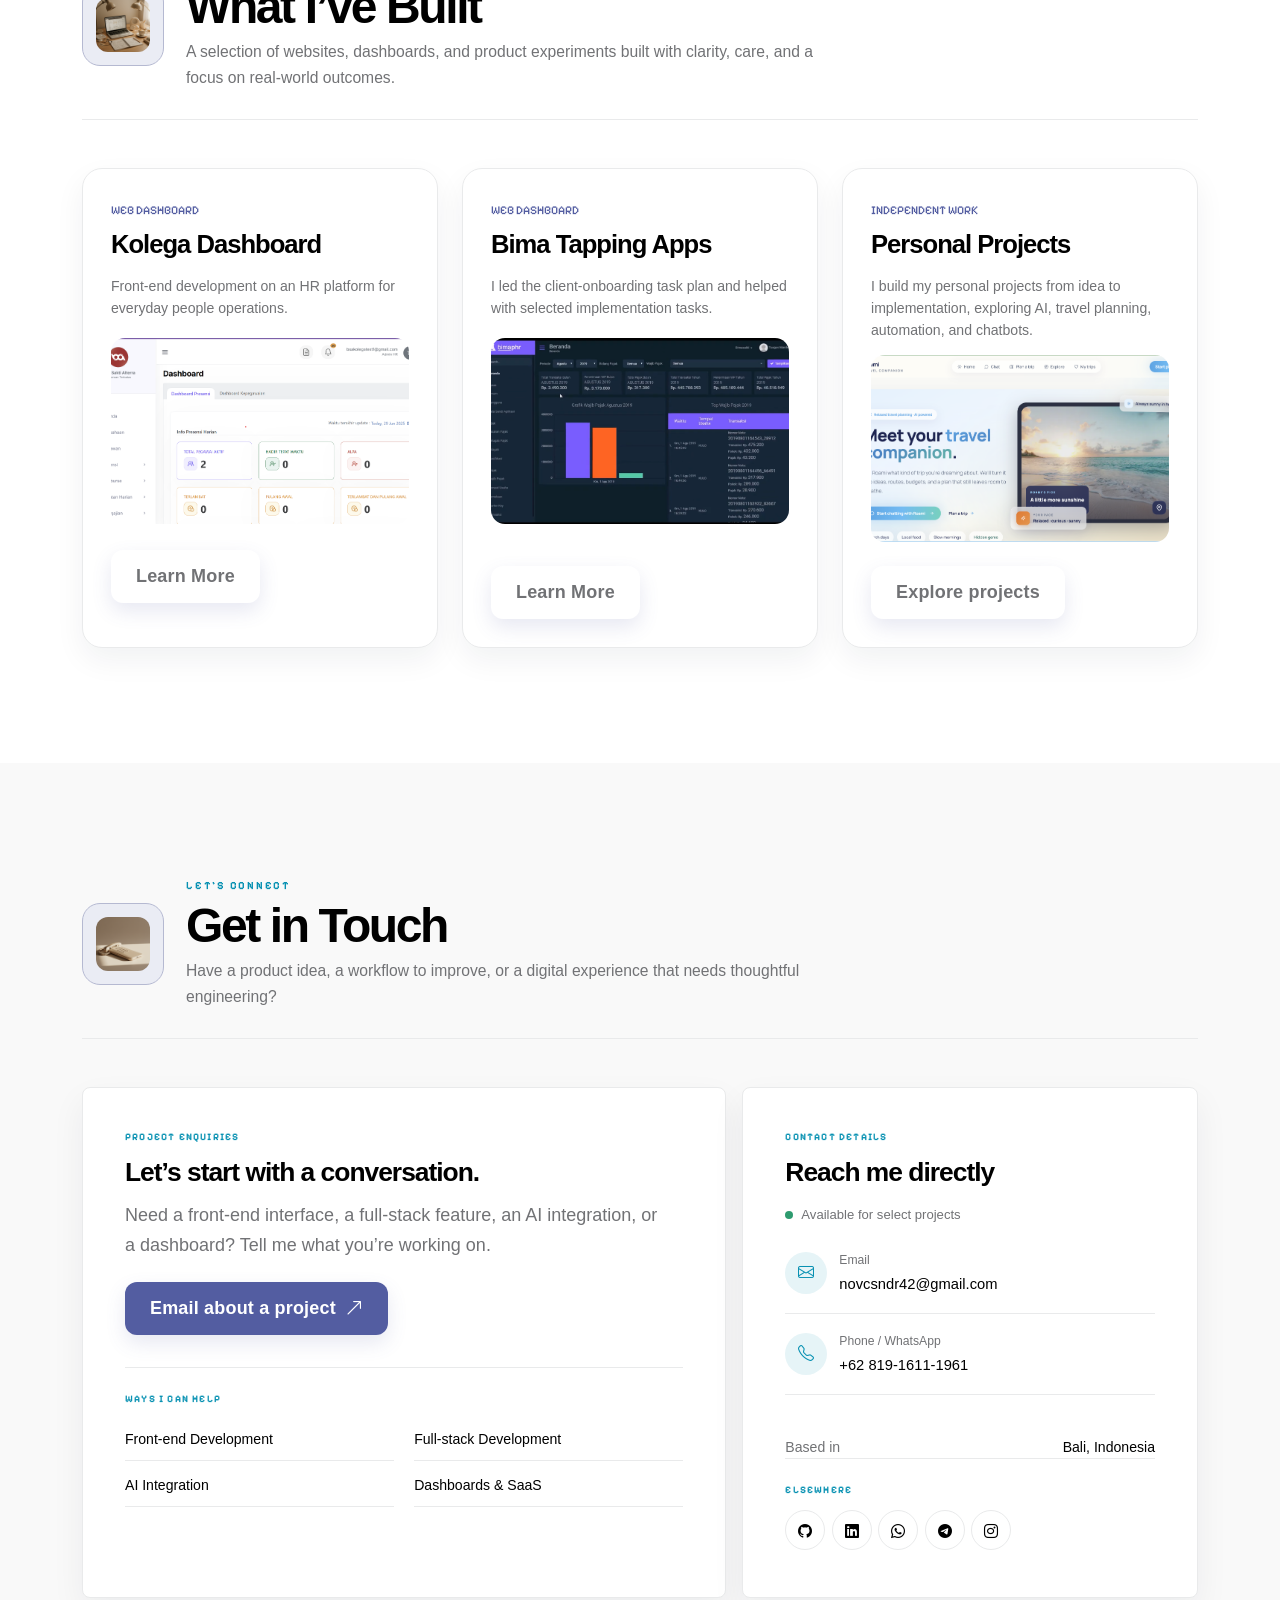
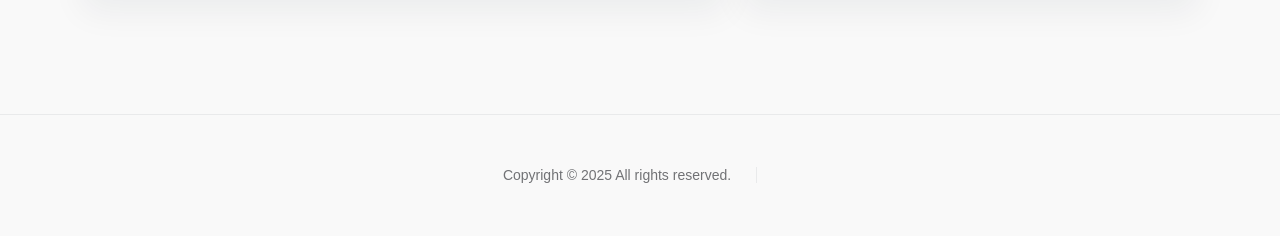
==== commit 0dd393ac: "fixing card in personal project" ====
--- a/index.html
+++ b/index.html
@@ -141,28 +141,28 @@
 
                         <div class="col-lg-6 col-12">
                             <div class="about-journey" aria-label="Career and education highlights">
-                                <p class="about-eyebrow mb-2">Career, in brief</p>
-                                <h3 class="about-journey-title">From research to real-world products</h3>
+                                <p class="about-eyebrow mb-2">Education &amp; experience</p>
+                                <h3 class="about-journey-title">From AI studies to product engineering</h3>
                                 <ol class="about-journey-list">
                                     <li>
                                         <span class="about-journey-period">2012 - 2020</span>
                                         <div>
-                                            <h4>Informatics and AI</h4>
-                                            <p>BSc at Brawijaya University, followed by an MEng at Bandung Institute of Technology.</p>
+                                            <h4>Informatics &amp; AI</h4>
+                                            <p>BSc at Brawijaya University; MEng at Bandung Institute of Technology, focused on AI.</p>
                                         </div>
                                     </li>
                                     <li>
                                         <span class="about-journey-period">2022 - 2024</span>
                                         <div>
                                             <h4>Product engineering</h4>
-                                            <p>Helped build 30+ features for Kolega HR and worked on client onboarding for SibiMapajak in 2023.</p>
+                                            <p>Front-end work on 30+ Kolega HR features, plus onboarding task planning for Bima Tapping Apps in 2023.</p>
                                         </div>
                                     </li>
                                     <li>
                                         <span class="about-journey-period">2025 - now</span>
                                         <div>
-                                            <h4>AI-informed product development</h4>
-                                            <p>Bringing AI-focused informatics education and front-end experience to full-stack work across web, SaaS, and chatbot products.</p>
+                                            <h4>Full-stack product work</h4>
+                                            <p>Applying a front-end background to web, SaaS, chatbot features, and AI integrations.</p>
                                         </div>
                                     </li>
                                 </ol>
@@ -173,23 +173,23 @@
                         <div class="col-lg-6 col-12 mt-4 mt-lg-0">
                             <div class="about-thumb">
 
-                                <p class="about-eyebrow mb-2">A little about me</p>
-                                <h3 class="pt-2 mb-3">Software Engineer | Front-end &amp; AI</h3>
-
-                                <p class="about-summary">I’m a software engineer based in Bali with a front-end background and graduate study in informatics focused on AI. My current work spans the full stack, including AI integrations.</p>
+                                <p class="about-eyebrow mb-2">About me</p>
+                                <h3 class="pt-2 mb-3">Software engineer with an AI background</h3>
+
+                                <p class="about-summary">I studied informatics with an AI focus and spent most of my professional experience building front-end interfaces. I now also work on full-stack features and AI integrations.</p>
 
                                 <div class="about-highlights" aria-label="Profile details">
                                     <div class="about-highlight">
-                                        <strong>AI &amp; Informatics</strong>
-                                        <span>Graduate education with an AI focus</span>
+                                        <strong>Education</strong>
+                                        <span>Informatics with an AI focus</span>
                                     </div>
                                     <div class="about-highlight">
-                                        <strong>Front-end to full-stack</strong>
-                                        <span>Interfaces, APIs, and AI integrations</span>
+                                        <strong>Work</strong>
+                                        <span>Front-end, full-stack, and AI integrations</span>
                                     </div>
                                     <div class="about-highlight">
-                                        <strong>Remote</strong>
-                                        <span>Available to work with teams anywhere</span>
+                                        <strong>Based in</strong>
+                                        <span>Bali, open to remote work</span>
                                     </div>
                                 </div>
 
@@ -359,12 +359,12 @@
                             <div class="experience-marker" aria-hidden="true"></div>
                             <div class="experience-aside">
                                 <p class="experience-date">2022 — 2024</p>
-                                <p class="experience-role">SOFTWARE ENGINEER</p>
+                                <p class="experience-role">FRONT-END SOFTWARE ENGINEER</p>
                             </div>
                             <div class="experience-main">
                                 <p class="experience-company">PT. Bima Sakti Alterra</p>
                                 <h3>Kolega HR Platform</h3>
-                                <p class="experience-description">Pioneer engineer for the Kolega HR platform, contributing to 30+ features across attendance, leave, overtime, reimbursement, payroll, and employee management workflows.</p>
+                                <p class="experience-description">Worked on the front end of Kolega HR, contributing to 30+ features across attendance, leave, overtime, reimbursement, payroll, and employee management.</p>
                                 <div class="experience-chips" aria-label="Technologies used">
                                     <span>Vue.js</span>
                                     <span>JavaScript</span>
@@ -388,7 +388,7 @@
                             </div>
                             <div class="experience-main">
                                 <h3>SibiMapajak</h3>
-                                <p class="experience-description">Worked on client onboarding for the SibiMapajak product.</p>
+                                <p class="experience-description">I led the client-onboarding task plan for Bima Tapping Apps and helped with selected implementation tasks.</p>
                                 <div class="experience-chips" aria-label="Technologies used">
                                     <span>React</span>
                                     <span>JavaScript</span>
@@ -556,7 +556,7 @@
 
                                     <h3 class="projects-title">Kolega Dashboard</h3>
 
-                                    <p class="projects-description">A focused HR platform experience for managing everyday people operations.</p>
+                                    <p class="projects-description">Front-end development on an HR platform for everyday people operations.</p>
 
                                 </div>
                                     <img src="images/kolega-dashboard.png" class="projects-image img-fluid" alt="Kolega dashboard interface">
@@ -572,7 +572,7 @@
 
                                     <h3 class="projects-title">Bima Tapping Apps</h3>
 
-                                    <p class="projects-description">A business dashboard designed to make operational data easier to monitor and act on.</p>
+                                    <p class="projects-description">I led the client-onboarding task plan and helped with selected implementation tasks.</p>
                                 </div>
 
                                 <!-- <a href="images/projects/the-5th-IQYR7N67dhM-unsplash.jpg" class="popup-image"> -->
@@ -588,7 +588,7 @@
 
                                     <h3 class="projects-title">Personal Projects</h3>
 
-                                    <p class="projects-description">A collection of independent projects across AI, travel planning, workflow automation, and chatbots.</p>
+                                    <p class="projects-description">I build my personal projects from idea to implementation, exploring AI, travel planning, automation, and chatbots.</p>
                                 </div>
                                     <img src="images/projects/roami-landing.png" class="projects-image img-fluid" alt="Roami travel planner, one of Novinda's personal projects">
                                     <a href="works.html#ai-implementations" class="custom-btn custom-border-btn btn mt-3">Explore projects</a>
@@ -633,6 +633,30 @@
                                                 <li><a href="#section_3">AI Integration</a></li>
                                                 <li><a href="#section_3">Dashboards &amp; SaaS</a></li>
                                             </ul>
+                                        </div>
+
+                                    </div>
+                                </div>
+
+                                <div class="col-lg-5">
+                                    <div class="contact-info contact-panel contact-details">
+                                        <p class="contact-eyebrow">CONTACT DETAILS</p>
+                                        <h3 class="contact-panel-heading">Reach me directly</h3>
+                                        <p class="contact-availability">Available for select projects</p>
+
+                                        <a class="contact-method" href="mailto:novcsndr42@gmail.com">
+                                            <span class="contact-method-icon"><i class="bi bi-envelope" aria-hidden="true"></i></span>
+                                            <span class="contact-method-copy"><small>Email</small><strong>novcsndr42@gmail.com</strong></span>
+                                        </a>
+
+                                        <a class="contact-method" href="tel:+6281916111961">
+                                            <span class="contact-method-icon"><i class="bi bi-telephone" aria-hidden="true"></i></span>
+                                            <span class="contact-method-copy"><small>Phone / WhatsApp</small><strong>+62 819-1611-1961</strong></span>
+                                        </a>
+
+                                        <div class="contact-location">
+                                            <span>Based in</span>
+                                            <strong>Bali, Indonesia</strong>
                                         </div>
 
                                         <div class="contact-social">
@@ -647,28 +671,6 @@
                                         </div>
                                     </div>
                                 </div>
-
-                                <div class="col-lg-5">
-                                    <div class="contact-info contact-panel contact-details">
-                                        <p class="contact-eyebrow">CONTACT DETAILS</p>
-                                        <h3 class="contact-panel-heading">Get in touch</h3>
-
-                                        <a class="contact-method" href="mailto:novcsndr42@gmail.com">
-                                            <span class="contact-method-icon"><i class="bi bi-envelope" aria-hidden="true"></i></span>
-                                            <span class="contact-method-copy"><small>Email</small><strong>novcsndr42@gmail.com</strong></span>
-                                        </a>
-
-                                        <a class="contact-method" href="tel:+6281916111961">
-                                            <span class="contact-method-icon"><i class="bi bi-telephone" aria-hidden="true"></i></span>
-                                            <span class="contact-method-copy"><small>Phone / WhatsApp</small><strong>+62 819-1611-1961</strong></span>
-                                        </a>
-
-                                        <div class="contact-location">
-                                            <span>Based in</span>
-                                            <strong>Bali, Indonesia</strong>
-                                        </div>
-                                    </div>
-                                </div>
                             </div>
                         
                     </div>
--- a/css/custom-styles.css
+++ b/css/custom-styles.css
@@ -559,12 +559,12 @@
 .background-styles::before {
   content: "";
   position: absolute;
-  z-index: -1;
+  z-index: 0;
   inset: 0;
-  background-image: linear-gradient(color-mix(in srgb, var(--primary-color) 11%, transparent) 1px, transparent 1px),
-    linear-gradient(90deg, color-mix(in srgb, var(--primary-color) 11%, transparent) 1px, transparent 1px);
-  background-size: 50px 50px;
-  animation: hero-grid-drift 0.92s linear infinite;
+  background-image: linear-gradient(color-mix(in srgb, var(--primary-color) 23%, transparent) 2px, transparent 2px),
+    linear-gradient(90deg, color-mix(in srgb, var(--primary-color) 23%, transparent) 2px, transparent 2px);
+  background-size: 48px 48px;
+  animation: hero-grid-drift 3.5s linear infinite;
   pointer-events: none;
 }
 
@@ -689,7 +689,7 @@
     background-position: 0 0;
   }
   to {
-    background-position: 50px 50px;
+    background-position: 48px 48px;
   }
 }
 
@@ -910,20 +910,23 @@
 
 .about-highlights {
   display: grid;
-  grid-template-columns: repeat(3, minmax(0, 1fr));
+  grid-template-columns: 1fr;
   margin: 28px 0 24px;
   border-top: 1px solid var(--border-color);
   border-bottom: 1px solid var(--border-color);
 }
 
 .about-highlight {
+  display: flex;
+  align-items: baseline;
+  justify-content: space-between;
+  gap: 16px;
   min-width: 0;
-  padding: 16px 12px 16px 0;
+  padding: 12px 0;
 }
 
 .about-highlight:not(:last-child) {
-  margin-right: 12px;
-  border-right: 1px solid var(--border-color);
+  border-bottom: 1px solid var(--border-color);
 }
 
 .about-highlight strong,
@@ -932,15 +935,17 @@
 }
 
 .about-highlight strong {
-  margin-bottom: 6px;
+  flex: 0 0 auto;
   color: var(--primary-color);
   font-size: .95rem;
 }
 
 .about-highlight span {
+  max-width: 62%;
   color: var(--p-color);
   font-size: .78rem;
   line-height: 1.4;
+  text-align: right;
 }
 
 .about-link {
@@ -1531,38 +1536,10 @@
     margin-left: 0;
   }
 
-  .about-highlights {
-    grid-template-columns: 1fr;
-  }
-
   .about-journey-list li {
     grid-template-columns: 1fr;
     gap: 5px;
     padding-bottom: 20px;
-  }
-
-  .about-highlight {
-    display: flex;
-    align-items: baseline;
-    justify-content: space-between;
-    gap: 16px;
-    padding: 12px 0;
-  }
-
-  .about-highlight:not(:last-child) {
-    margin-right: 0;
-    border-right: 0;
-    border-bottom: 1px solid var(--border-color);
-  }
-
-  .about-highlight strong {
-    margin-bottom: 0;
-    flex: 0 0 auto;
-  }
-
-  .about-highlight span {
-    max-width: 62%;
-    text-align: right;
   }
 }
 
@@ -1993,7 +1970,7 @@
     display: inline;
     margin-left: 5px;
   }
-  .mfp-img-mobile .mfp-bottom-bar {
+    height: auto;
     background: rgba(0, 0, 0, 0.6);
     bottom: 0;
     margin: 0;
@@ -2546,6 +2523,24 @@
   margin-bottom: 24px;
 }
 
+.contact-availability {
+  display: flex;
+  align-items: center;
+  gap: 8px;
+  margin: -8px 0 8px;
+  color: var(--p-color);
+  font-size: .82rem;
+}
+
+.contact-availability::before {
+  width: 8px;
+  height: 8px;
+  flex: 0 0 auto;
+  background: #2e9b6f;
+  border-radius: 50%;
+  content: "";
+}
+
 .contact-method {
   display: grid;
   grid-template-columns: 42px minmax(0, 1fr) 16px;
@@ -2591,7 +2586,7 @@
   display: flex;
   justify-content: space-between;
   gap: 16px;
-  margin-top: auto;
+  margin-top: 20px;
   padding-top: 22px;
   color: var(--p-color);
   font-size: .88rem;
@@ -2600,6 +2595,12 @@
 .contact-location strong {
   color: var(--dark-color);
   font-weight: var(--font-weight-medium);
+}
+
+@media screen and (max-width: 991px) {
+  .contact-info.contact-panel {
+    height: auto;
+  }
 }
 
 @media screen and (max-width: 575px) {
